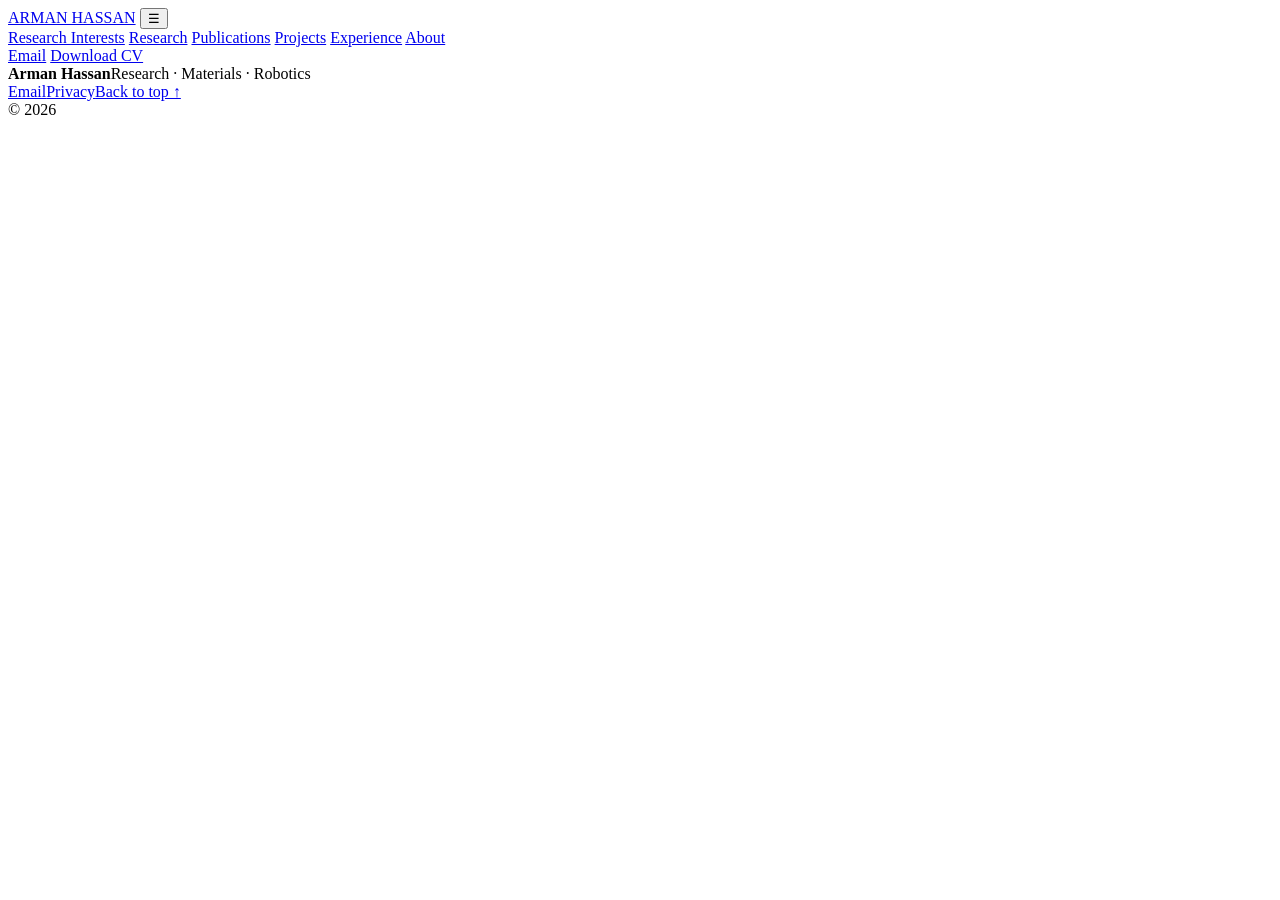
==== index.html @ 932b02e7 "Add files via upload" ====
<!doctype html>
<html lang="en">
<head>
  <meta charset="utf-8">
  <meta name="viewport" content="width=device-width, initial-scale=1">
  <meta name="description" content="Mechanical Engineering researcher portfolio">
  <meta name="theme-color" content="#071a2f">
  <meta property="og:title" content="Md. Arman Hassan | Mechanical Engineering Researcher">
  <meta property="og:description" content="Research portfolio in thermal transport, advanced materials, programmable structures, and robotics.">
  <meta property="og:type" content="website">
  <title>Md. Arman Hassan | Mechanical Engineering Researcher</title>
  <link rel="stylesheet" href="css/style.css">
</head>
<body>
  <header class="nav">
    <div class="container nav-inner">
      <a class="brand" href="#top">ARMAN HASSAN</a>
      <button id="menu-toggle" class="menu-toggle" aria-label="Toggle menu" aria-expanded="false">☰</button>
      <nav id="nav-links" class="nav-links" aria-label="Primary navigation">
        <a href="#research-interests">Research Interests</a>
        <a href="#research">Research</a>
        <a href="#publications">Publications</a>
        <a href="#projects">Projects</a>
        <a href="#experience">Experience</a>
        <a href="#about">About</a>
      </nav>
      <div class="nav-actions">
        <a id="nav-email" class="nav-btn" data-location="navbar" href="#">Email</a>
        <a id="nav-cv" class="nav-btn primary cv-link" data-location="navbar" href="#" target="_blank">Download CV</a>
      </div>
    </div>
  </header>

  <main id="top">
    <section class="container hero" id="hero"></section>
    <div class="stats-wrap"><div class="container stats" id="stats"></div></div>
    <section class="container section" id="research-interests"></section>
    <section class="section section-alt"><div class="container" id="research"></div></section>
    <section class="container section" id="publications"></section>
    <section class="container section" id="bridge"></section>
    <section class="section section-alt"><div class="container" id="projects"></div></section>
    <section class="container section" id="experience"></section>
    <section class="section section-alt"><div class="container" id="skills"></div></section>
    <section class="container" id="honors"></section>
    <section class="container section" id="about"></section>
    <section class="container section" id="contact"></section>
  </main>

  <footer class="footer">
    <div class="container footer-inner">
      <div><strong id="footer-name">Arman Hassan</strong><span>Research · Materials · Robotics</span></div>
      <div class="footer-links"><a id="footer-email" href="#">Email</a><a href="privacy.html">Privacy</a><a href="#top">Back to top ↑</a></div>
      <div class="footer-mark">© 2026</div>
    </div>
  </footer>

  <script src="js/portfolio-data.js"></script>
  <script src="js/analytics.js"></script>
  <script src="js/app.js"></script>
</body>
</html>
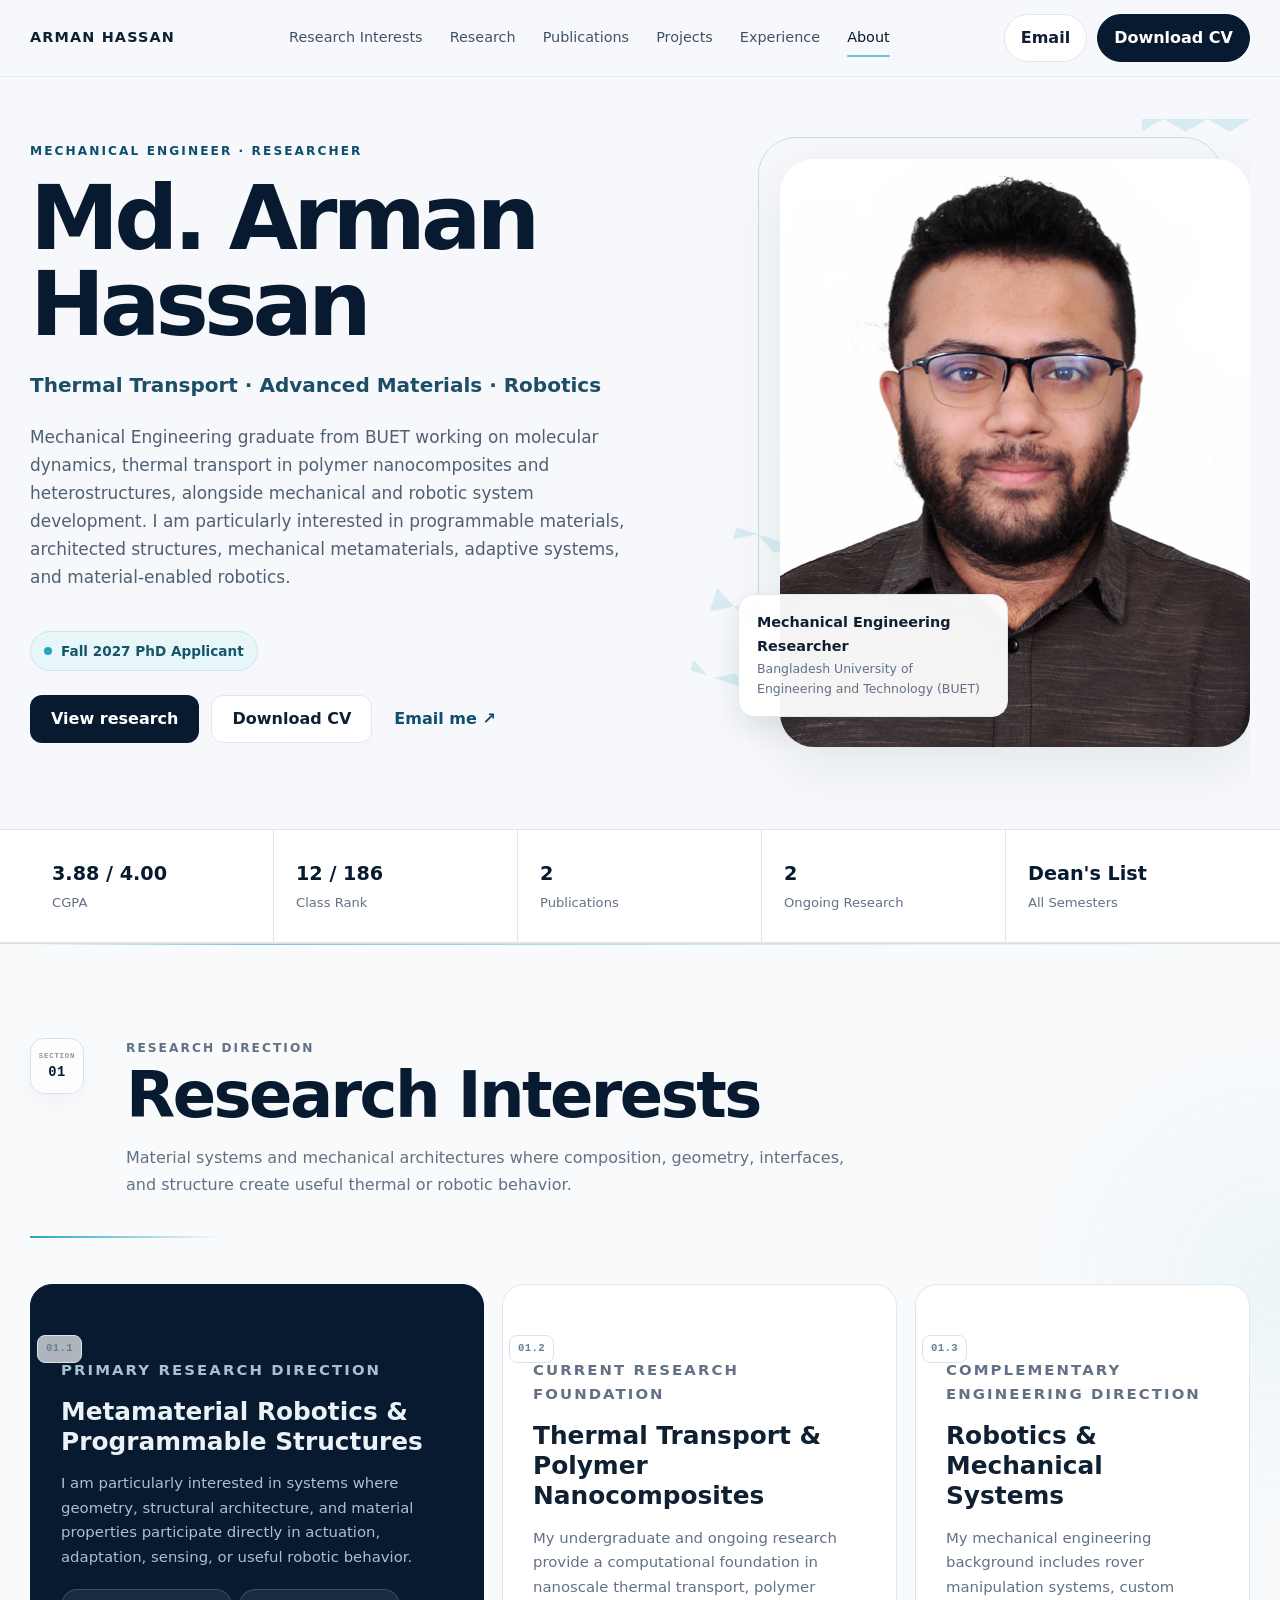
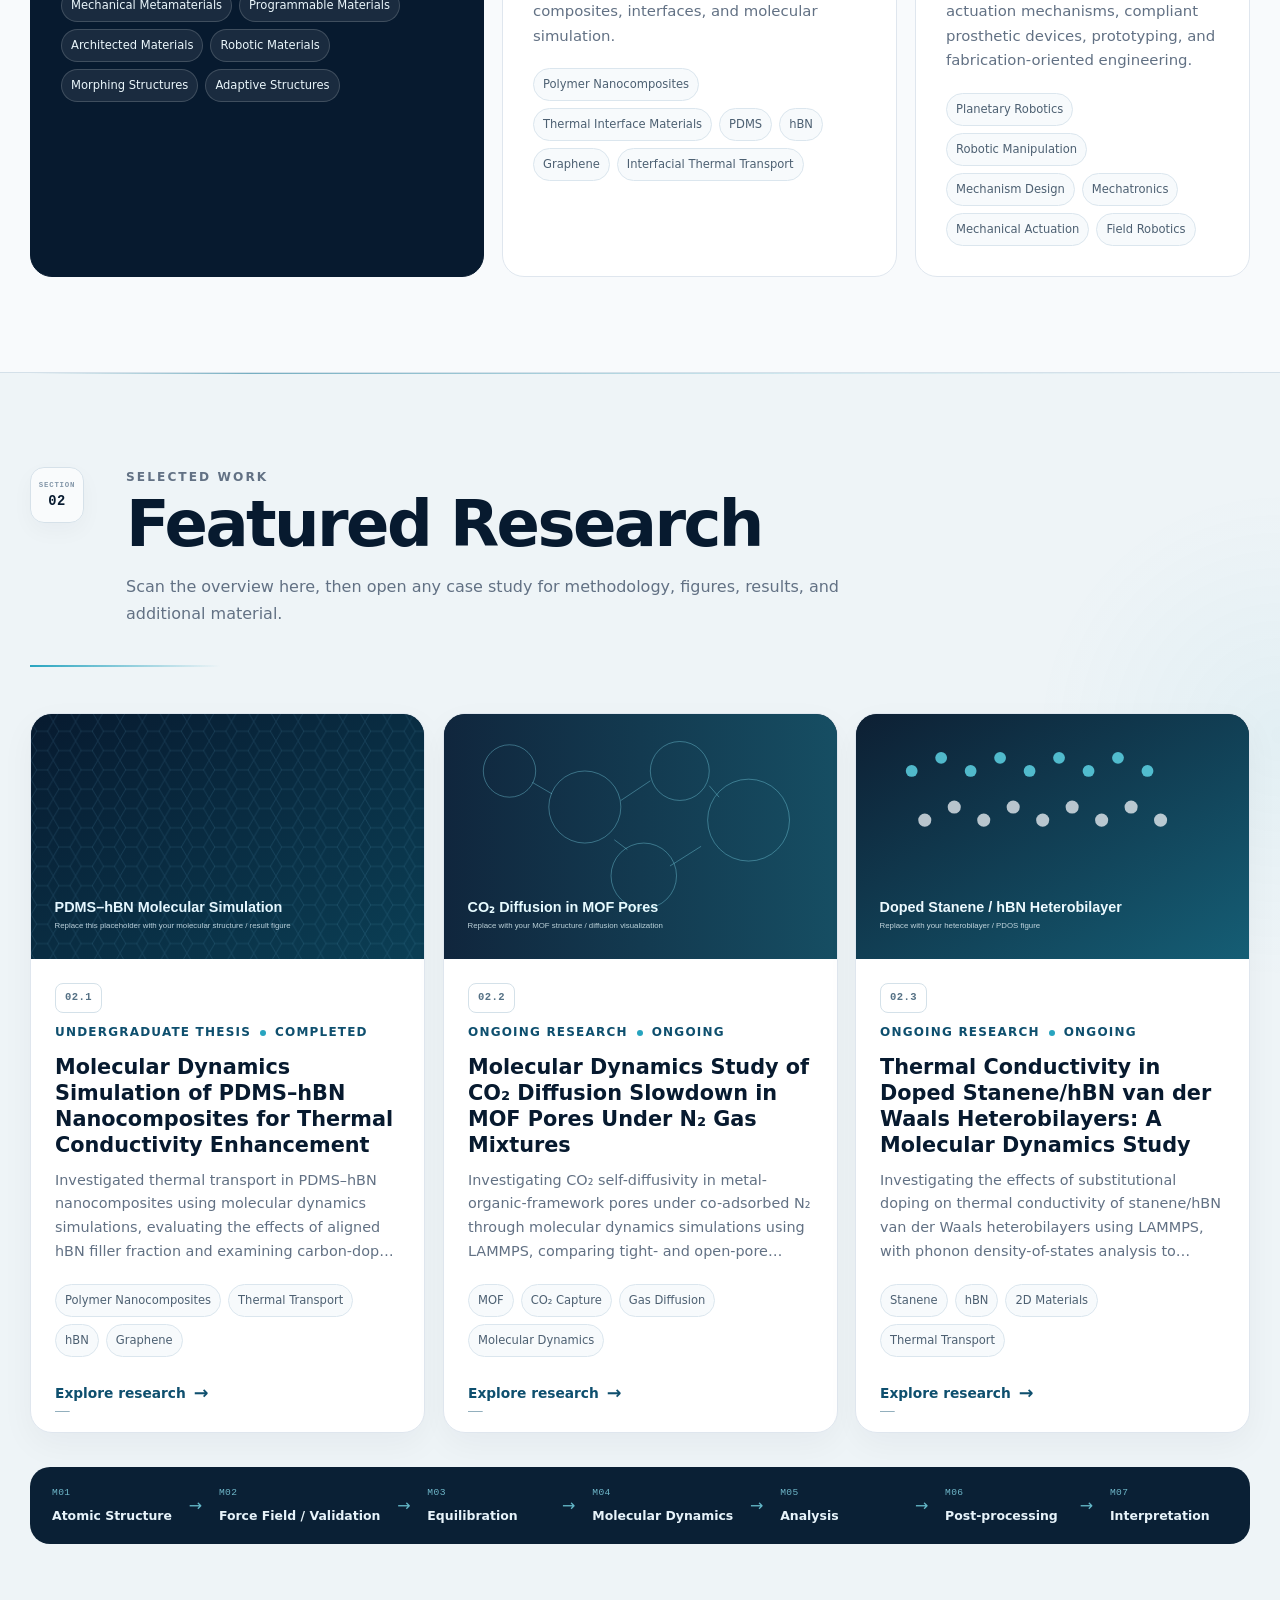
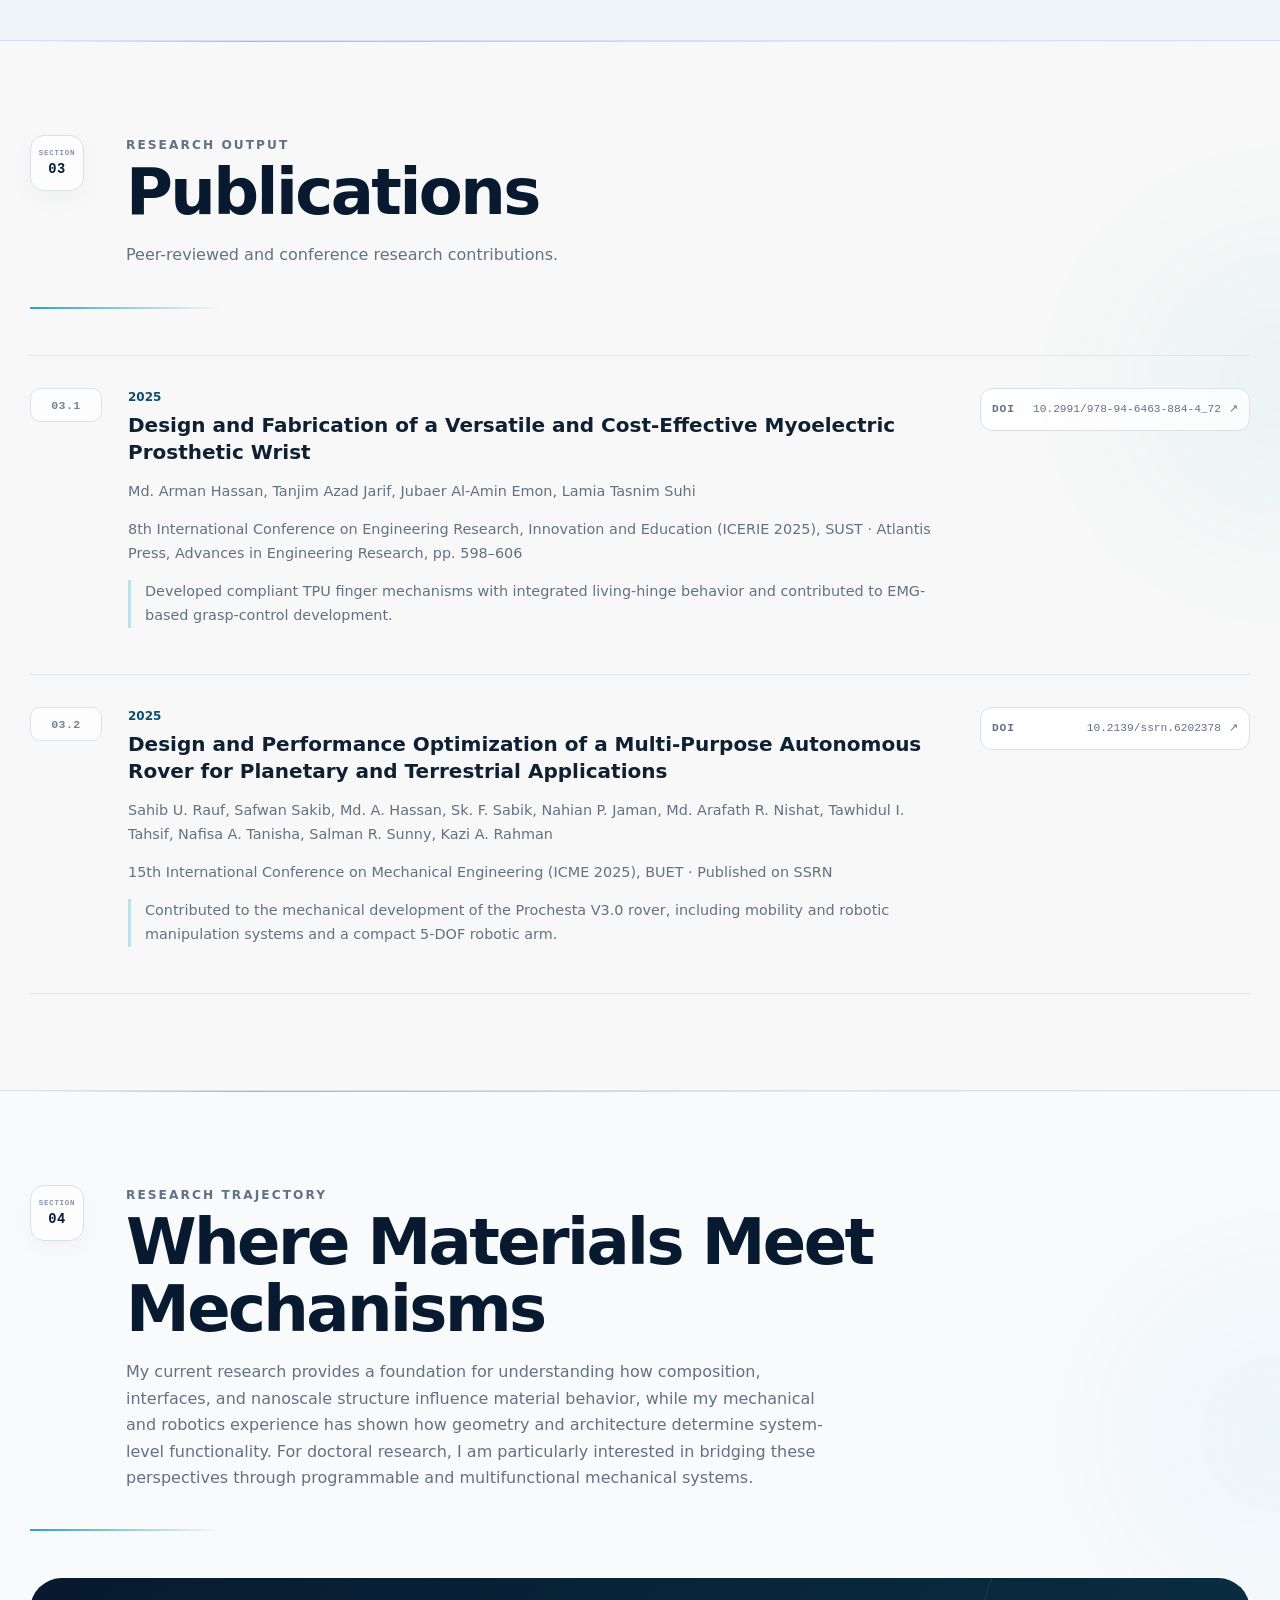
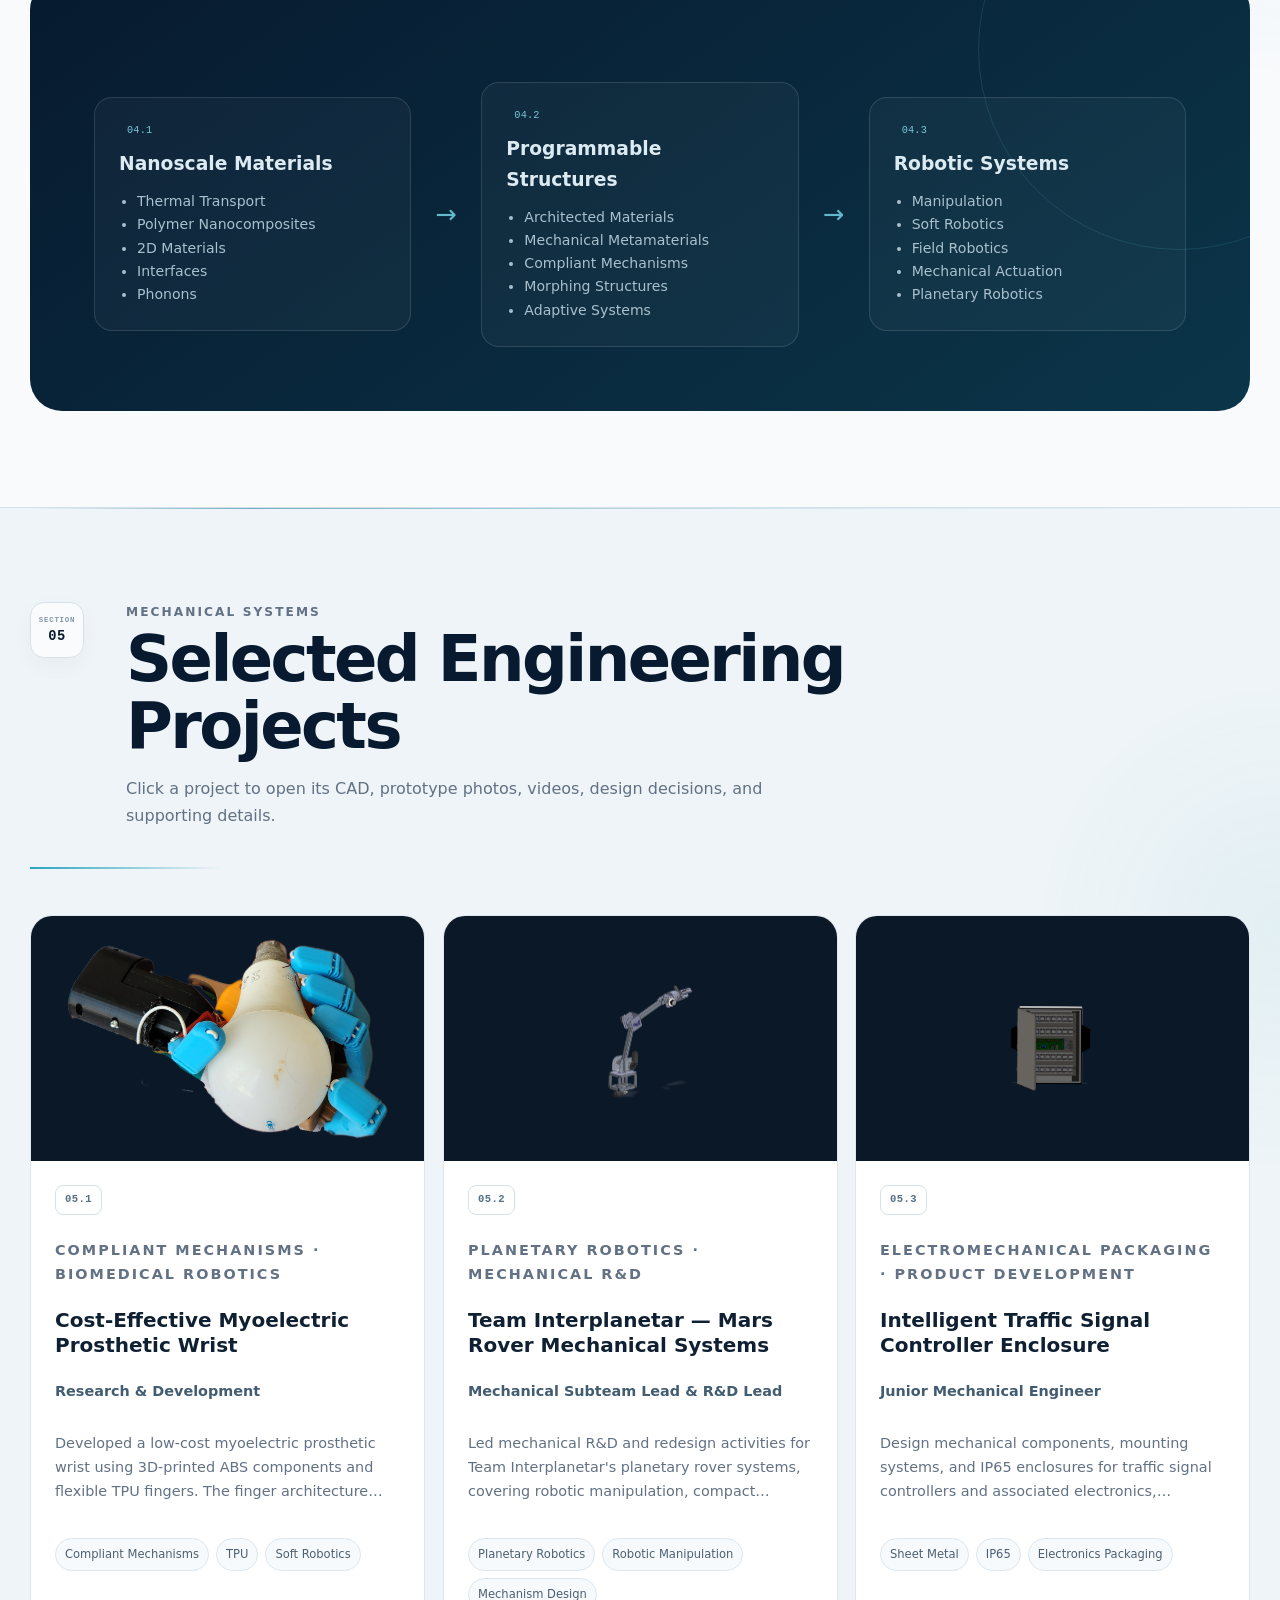
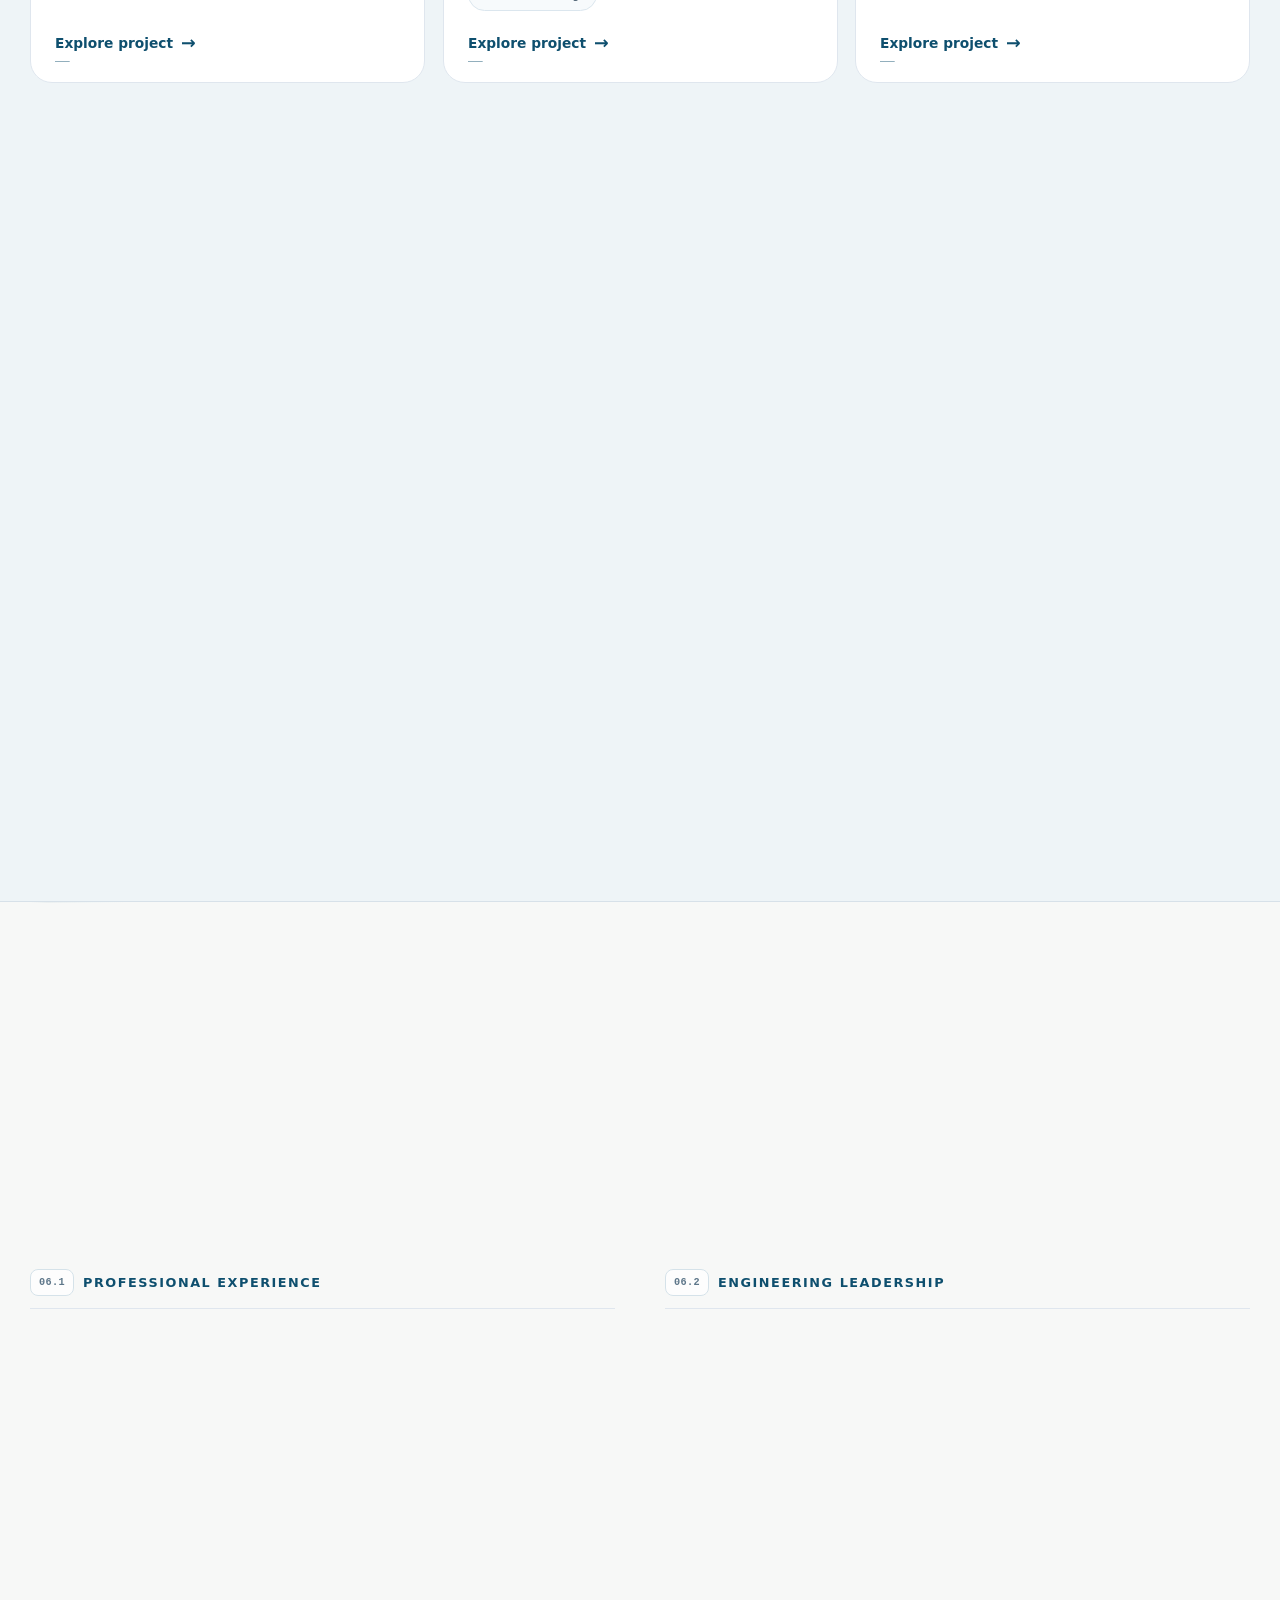
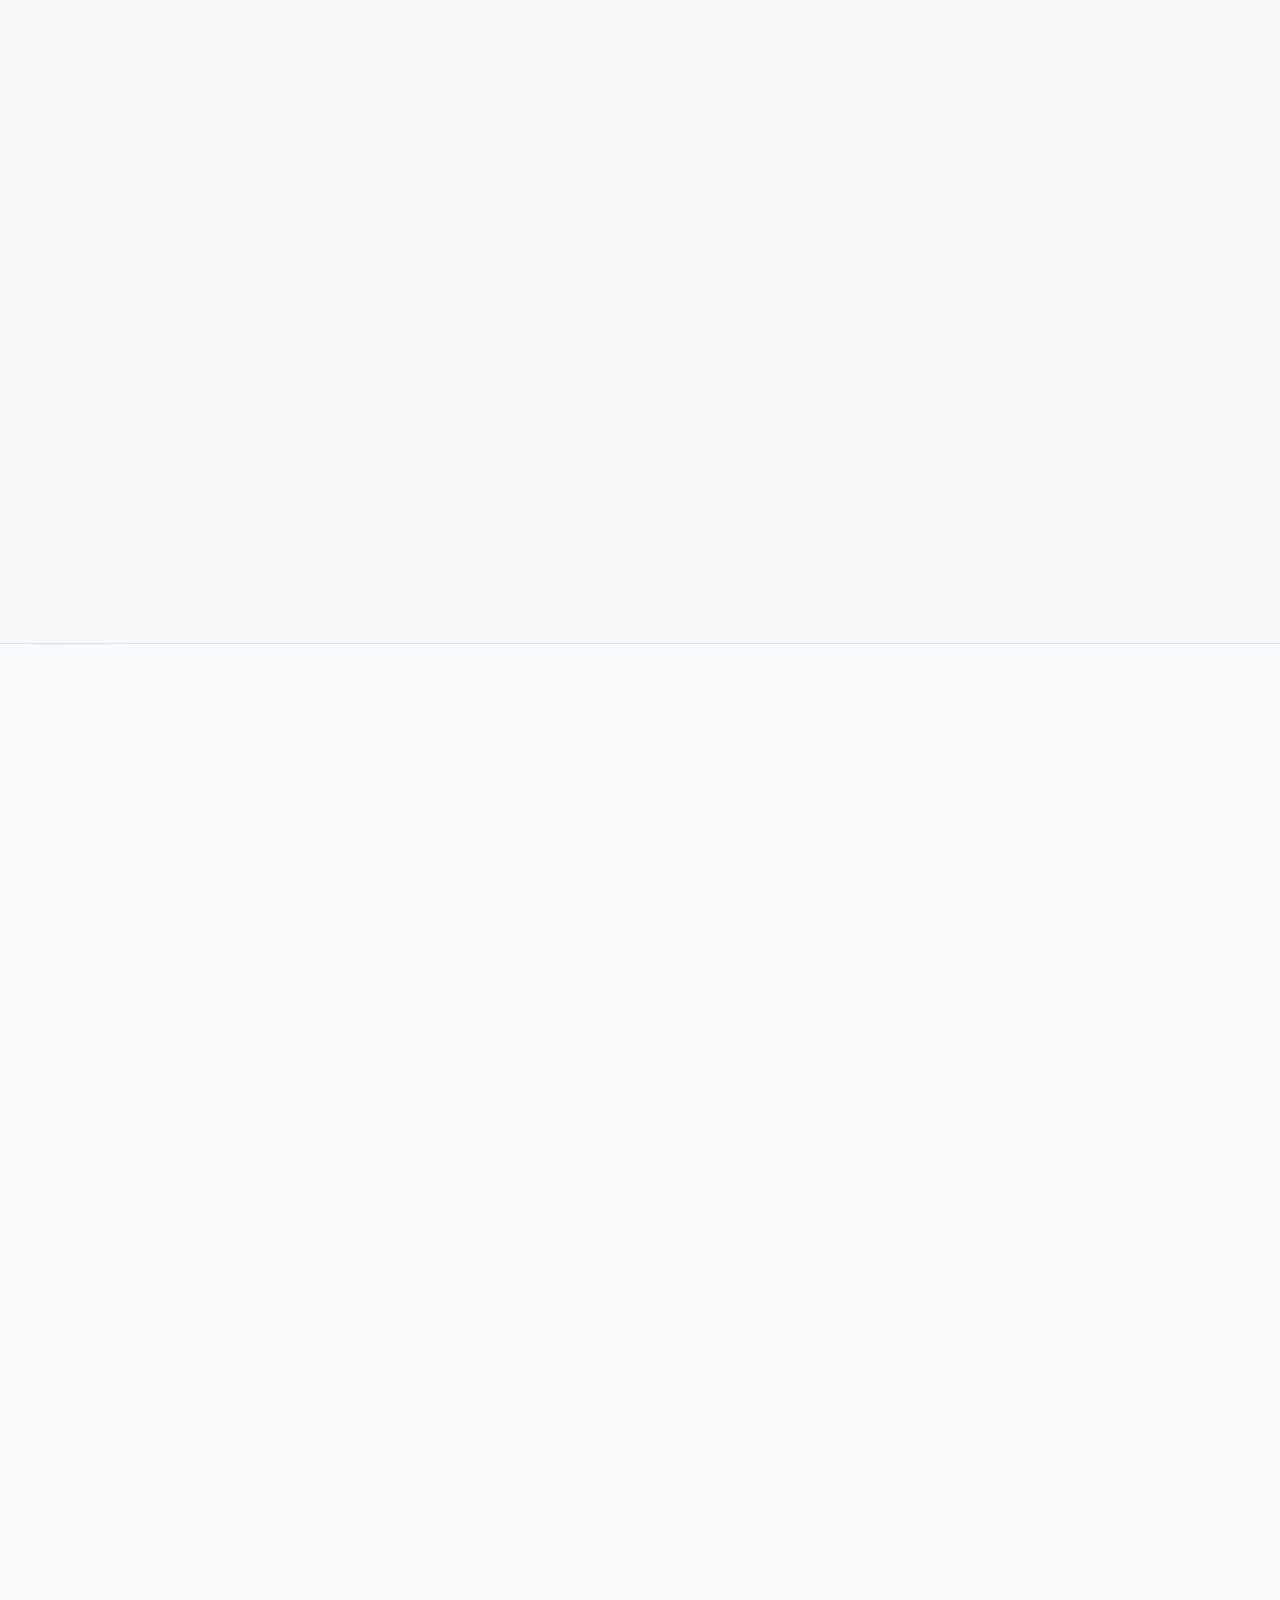
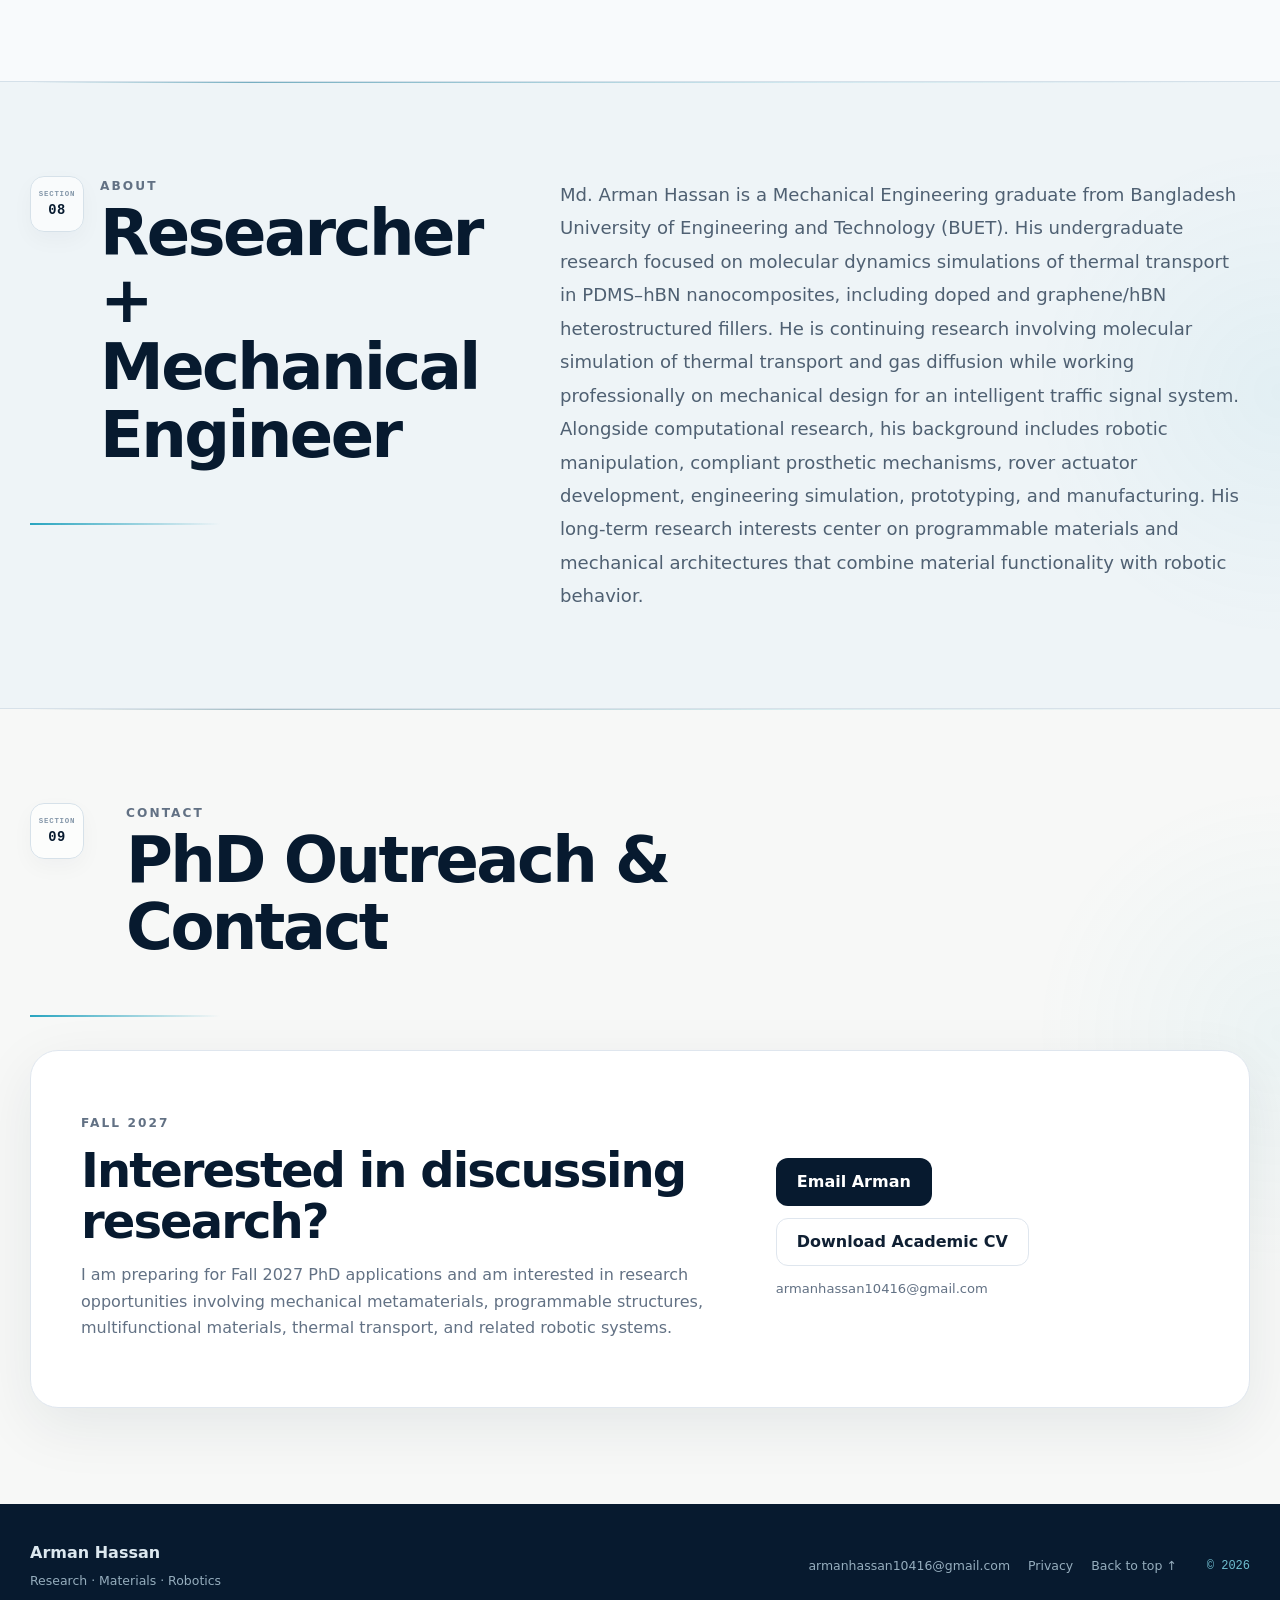
==== commit 5e14d6b4: "Add files via upload" ====
--- a/index.html
+++ b/index.html
@@ -9,7 +9,7 @@
   <meta property="og:description" content="Research portfolio in thermal transport, advanced materials, programmable structures, and robotics.">
   <meta property="og:type" content="website">
   <title>Md. Arman Hassan | Mechanical Engineering Researcher</title>
-  <link rel="stylesheet" href="css/style.css">
+  <link rel="stylesheet" href="css/style.css?v=20260910-final2">
 </head>
 <body>
   <header class="nav">
@@ -34,16 +34,43 @@
   <main id="top">
     <section class="container hero" id="hero"></section>
     <div class="stats-wrap"><div class="container stats" id="stats"></div></div>
-    <section class="container section" id="research-interests"></section>
-    <section class="section section-alt"><div class="container" id="research"></div></section>
-    <section class="container section" id="publications"></section>
-    <section class="container section" id="bridge"></section>
-    <section class="section section-alt"><div class="container" id="projects"></div></section>
-    <section class="container section" id="experience"></section>
-    <section class="section section-alt"><div class="container" id="skills"></div></section>
-    <section class="container" id="honors"></section>
-    <section class="container section" id="about"></section>
-    <section class="container section" id="contact"></section>
+
+    <section class="section portfolio-section section-tone-1">
+      <div class="container" id="research-interests"></div>
+    </section>
+
+    <section class="section portfolio-section section-tone-2">
+      <div class="container" id="research"></div>
+    </section>
+
+    <section class="section portfolio-section section-tone-3">
+      <div class="container" id="publications"></div>
+    </section>
+
+    <section class="section portfolio-section section-tone-1">
+      <div class="container" id="bridge"></div>
+    </section>
+
+    <section class="section portfolio-section section-tone-2">
+      <div class="container" id="projects"></div>
+    </section>
+
+    <section class="section portfolio-section section-tone-3">
+      <div class="container" id="experience"></div>
+    </section>
+
+    <section class="section portfolio-section section-tone-1">
+      <div class="container" id="skills"></div>
+      <div class="container" id="honors"></div>
+    </section>
+
+    <section class="section portfolio-section section-tone-2">
+      <div class="container" id="about"></div>
+    </section>
+
+    <section class="section portfolio-section section-tone-3 portfolio-section-contact">
+      <div class="container" id="contact"></div>
+    </section>
   </main>
 
   <footer class="footer">
@@ -54,8 +81,8 @@
     </div>
   </footer>
 
-  <script src="js/portfolio-data.js"></script>
-  <script src="js/analytics.js"></script>
-  <script src="js/app.js"></script>
+  <script src="js/portfolio-data.js?v=20260910-final2"></script>
+  <script src="js/analytics.js?v=20260910-final2"></script>
+  <script src="js/app.js?v=20260910-final2"></script>
 </body>
 </html>
--- a/css/style.css
+++ b/css/style.css
@@ -0,0 +1,1404 @@
+/* PORTFOLIO STYLE BUILD: 20260910-final2 */
+:root {
+  --bg: #f6f8fb;
+  --surface: #ffffff;
+  --ink: #102033;
+  --muted: #627184;
+  --line: #dfe6ee;
+  --navy: #071a2f;
+  --blue: #0e4f6e;
+  --cyan: #28a4bf;
+  --cyan-soft: #e7f6f9;
+  --radius: 22px;
+  --shadow: 0 18px 60px rgba(16, 32, 51, .08);
+  --max: 1220px;
+}
+*{box-sizing:border-box} html{scroll-behavior:smooth} body{margin:0;background:var(--bg);color:var(--ink);font-family:Inter,ui-sans-serif,system-ui,-apple-system,BlinkMacSystemFont,"Segoe UI",sans-serif;line-height:1.65;-webkit-font-smoothing:antialiased} a{color:inherit;text-decoration:none} img{display:block;max-width:100%} button{font:inherit} .container{width:min(var(--max),calc(100% - 40px));margin:auto}.section{padding:96px 0}.section-alt{background:#edf2f7}.eyebrow{font-size:.76rem;letter-spacing:.17em;text-transform:uppercase;font-weight:800;color:var(--blue)}
+.nav{position:sticky;top:0;z-index:50;background:rgba(246,248,251,.84);backdrop-filter:blur(18px);border-bottom:1px solid rgba(223,230,238,.8)}.nav-inner{height:76px;display:flex;align-items:center;justify-content:space-between;gap:24px}.brand{font-weight:900;letter-spacing:.08em;font-size:.9rem}.nav-links{display:flex;align-items:center;gap:27px;font-size:.9rem;color:#415266}.nav-links a:hover{color:var(--navy)}.nav-actions{display:flex;gap:10px}.menu-toggle{display:none;border:0;background:none;font-size:1.35rem;cursor:pointer}.nav-btn{padding:10px 16px;border:1px solid var(--line);border-radius:999px;font-weight:700;background:#fff}.nav-btn.primary{background:var(--navy);color:#fff;border-color:var(--navy)}
+.hero{min-height:720px;display:grid;grid-template-columns:1.08fr .92fr;gap:80px;align-items:center;padding-top:64px;padding-bottom:64px;position:relative;overflow:hidden}.hero::before{content:"";position:absolute;width:520px;height:520px;border-radius:50%;background:radial-gradient(circle,rgba(40,164,191,.12),transparent 68%);right:-180px;top:60px;pointer-events:none}.hero-copy h1{font-size:clamp(3.5rem,7vw,6.4rem);line-height:.96;letter-spacing:-.055em;margin:14px 0 22px;color:var(--navy);max-width:800px}.hero-kicker{font-size:1.25rem;font-weight:750;color:#1c4e66;margin:0 0 22px}.hero-text{max-width:720px;color:#506073;font-size:1.06rem}.phd-chip{display:inline-flex;align-items:center;gap:9px;margin:22px 0 24px;font-size:.85rem;font-weight:800;border:1px solid #cde4e9;background:var(--cyan-soft);padding:8px 13px;border-radius:999px;color:#15566a}.phd-chip span{width:8px;height:8px;border-radius:50%;background:var(--cyan)}.hero-actions{display:flex;align-items:center;flex-wrap:wrap;gap:12px}.btn{display:inline-flex;align-items:center;justify-content:center;min-height:48px;padding:0 20px;border-radius:12px;font-weight:800;border:1px solid transparent;transition:.2s ease}.btn-primary{background:var(--navy);color:#fff}.btn-primary:hover{transform:translateY(-2px);box-shadow:0 12px 30px rgba(7,26,47,.18)}.btn-secondary{background:#fff;border-color:var(--line)}.btn-secondary:hover{border-color:#9fb5c6}.btn-small{min-height:40px;padding:0 14px;font-size:.85rem}.text-link{font-weight:800;color:var(--blue);padding:10px}.social-row{display:flex;gap:9px;margin-top:22px}.social-link{width:38px;height:38px;border:1px solid var(--line);border-radius:50%;display:grid;place-items:center;background:#fff;font-size:.75rem;font-weight:900}.portrait-shell{position:relative;max-width:470px;margin-left:auto}.portrait{width:100%;aspect-ratio:4/5;object-fit:cover;object-position:center 20%;border-radius:34px;box-shadow:var(--shadow);filter:saturate(.88)}.portrait-shell::before{content:"";position:absolute;inset:-22px 28px 30px -22px;border:1px solid #c7dde5;border-radius:38px;z-index:-1}.portrait-caption{position:absolute;left:-42px;bottom:30px;background:rgba(255,255,255,.95);border:1px solid var(--line);border-radius:16px;padding:16px 18px;box-shadow:0 12px 32px rgba(16,32,51,.1);display:flex;flex-direction:column;max-width:270px}.portrait-caption strong{font-size:.9rem}.portrait-caption span{font-size:.78rem;color:var(--muted)}.lattice{position:absolute;width:150px;height:150px;background-image:linear-gradient(30deg,rgba(40,164,191,.15) 12%,transparent 12.5%,transparent 87%,rgba(40,164,191,.15) 87.5%),linear-gradient(150deg,rgba(40,164,191,.15) 12%,transparent 12.5%,transparent 87%,rgba(40,164,191,.15) 87.5%);background-size:44px 76px;z-index:-1}.lattice-a{right:-42px;top:-40px}.lattice-b{left:-70px;bottom:50px;transform:rotate(18deg)}
+.stats-wrap{border-top:1px solid var(--line);border-bottom:1px solid var(--line);background:#fff}.stats{display:grid;grid-template-columns:repeat(5,1fr)}.stat{padding:28px 22px;border-right:1px solid var(--line)}.stat:last-child{border-right:0}.stat strong{display:block;font-size:1.2rem;color:var(--navy)}.stat span{display:block;font-size:.82rem;color:var(--muted);margin-top:2px}.section-head{display:grid;grid-template-columns:60px minmax(0,760px);gap:20px;margin-bottom:44px}.section-index{font-family:ui-monospace,SFMono-Regular,Menlo,monospace;color:#90a3b4;font-size:.82rem;padding-top:8px}.section-head h2,.bridge-box h2,.contact-card h2{font-size:clamp(2.2rem,5vw,4rem);line-height:1.05;letter-spacing:-.04em;margin:4px 0 16px;color:var(--navy)}.section-head p{margin:0;color:var(--muted);max-width:720px}
+.interest-grid{display:grid;grid-template-columns:1.15fr 1fr .85fr;gap:18px}.interest-card{background:#fff;border:1px solid var(--line);border-radius:var(--radius);padding:30px;position:relative;min-height:360px}.interest-card.primary{background:var(--navy);color:#eaf2f7;border-color:var(--navy)}.interest-card.primary .micro-label,.interest-card.primary p{color:#a9c0d2}.interest-card.primary .tag{background:rgba(255,255,255,.08);border-color:rgba(255,255,255,.16);color:#eaf6fb}.interest-card h3{font-size:1.55rem;line-height:1.2;margin:10px 0 14px}.interest-card p{font-size:.93rem;color:var(--muted)}.card-number{position:absolute;right:24px;top:20px;font-family:ui-monospace,monospace;color:#9eb1c2;font-size:.8rem}.micro-label{font-size:.7rem;text-transform:uppercase;letter-spacing:.14em;font-weight:850;color:var(--blue)}.tag-row{display:flex;flex-wrap:wrap;gap:7px;margin-top:20px}.tag{font-size:.72rem;padding:6px 9px;border-radius:999px;border:1px solid #dbe6ee;background:#f7fafc;color:#4d6072}
+.research-list{display:grid;gap:28px}.research-card{display:grid;grid-template-columns:1.02fr .98fr;background:#fff;border:1px solid var(--line);border-radius:26px;overflow:hidden;box-shadow:0 14px 40px rgba(16,32,51,.045)}.research-card:nth-child(even){grid-template-columns:.98fr 1.02fr}.research-card:nth-child(even) .research-image-wrap{order:2}.research-image-wrap{min-height:380px;background:#0e2638;overflow:hidden}.research-image{width:100%;height:100%;object-fit:cover;transition:transform .4s ease}.research-card:hover .research-image{transform:scale(1.018)}.research-content{padding:42px}.research-content h3{font-size:1.8rem;line-height:1.18;margin:12px 0 8px;color:var(--navy)}.project-meta{display:flex;align-items:center;gap:9px;font-size:.75rem;text-transform:uppercase;letter-spacing:.1em;font-weight:800;color:var(--blue)}.status-dot{width:6px;height:6px;border-radius:50%;background:var(--cyan)}.institution{font-weight:800;color:#41566b}.supervisor{font-size:.85rem;color:var(--muted)}.method-line{margin-top:22px;padding-top:18px;border-top:1px solid var(--line);display:flex;gap:12px;font-size:.82rem;color:var(--muted)}.method-line strong{color:var(--ink)}.workflow{display:flex;align-items:center;justify-content:space-between;gap:8px;margin-top:34px;background:#0a2035;color:#e7f3fa;border-radius:20px;padding:18px 22px;overflow-x:auto}.workflow-step{min-width:118px}.workflow-step span{display:block;font-size:.68rem;color:#6fb7c9;font-family:ui-monospace,monospace}.workflow-step strong{display:block;font-size:.78rem;margin-top:5px}.workflow-arrow{color:#64b8c9}
+.publication-list{border-top:1px solid var(--line)}.publication{display:grid;grid-template-columns:64px 1fr 170px;gap:24px;padding:32px 0;border-bottom:1px solid var(--line)}.publication-number{font-family:ui-monospace,monospace;color:#92a4b5}.publication-main h3{font-size:1.25rem;line-height:1.35;margin:4px 0 8px}.publication-year{font-size:.75rem;font-weight:800;color:var(--blue)}.authors,.publication-main p{color:var(--muted);font-size:.9rem}.contribution{padding-left:14px;border-left:3px solid #bee1e9}.publication-action{display:flex;flex-direction:column;align-items:flex-end;gap:8px}.publication-action span{font-family:ui-monospace,monospace;font-size:.7rem;color:var(--muted);text-align:right}
+.bridge-box{background:linear-gradient(145deg,#071a2f,#0b3549);color:#dcebf2;border-radius:32px;padding:64px;position:relative;overflow:hidden}.bridge-box::after{content:"";position:absolute;width:400px;height:400px;border:1px solid rgba(99,205,230,.14);border-radius:50%;right:-130px;top:-130px}.bridge-box h2{color:#fff}.bridge-box .eyebrow{color:#70c8d8}.bridge-intro{max-width:900px;color:#abc2cf}.bridge-stages{display:grid;grid-template-columns:1fr 50px 1fr 50px 1fr;gap:10px;align-items:center;margin-top:40px}.bridge-stage{border:1px solid rgba(255,255,255,.12);border-radius:18px;padding:24px;background:rgba(255,255,255,.035)}.bridge-stage h3{margin:10px 0}.bridge-stage ul{margin:0;padding-left:18px;color:#a9c0ce;font-size:.88rem}.bridge-icon{font-family:ui-monospace,monospace;color:#76c6d6;font-size:.75rem}.bridge-arrow{text-align:center;font-size:1.6rem;color:#63b9ca}
+.project-grid{display:grid;grid-template-columns:repeat(3,1fr);gap:18px}.project-card{background:#fff;border:1px solid var(--line);border-radius:22px;overflow:hidden;transition:.22s ease}.project-card:hover{transform:translateY(-4px);box-shadow:0 16px 40px rgba(16,32,51,.08)}.project-featured{grid-column:span 2}.project-image-wrap{aspect-ratio:16/10;background:#0b1827;overflow:hidden}.project-featured .project-image-wrap{aspect-ratio:16/8}.project-image{width:100%;height:100%;object-fit:contain;padding:16px;transition:.3s ease}.project-card:hover .project-image{transform:scale(1.025)}.project-body{padding:24px}.project-body h3{font-size:1.25rem;line-height:1.25;margin:7px 0}.project-body p{font-size:.9rem;color:var(--muted)}.role{font-weight:800;color:#425c72!important}
+.experience-grid{display:grid;grid-template-columns:1fr 1fr;gap:50px}.experience-label{font-size:.8rem;text-transform:uppercase;letter-spacing:.12em;color:var(--blue);border-bottom:1px solid var(--line);padding-bottom:12px}.timeline-item{display:grid;grid-template-columns:18px 1fr;gap:12px;position:relative;padding:22px 0;border-bottom:1px solid var(--line)}.timeline-dot{width:9px;height:9px;border-radius:50%;background:var(--cyan);margin-top:9px}.timeline-item h3{margin:0 0 2px}.timeline-item p{color:var(--muted);font-size:.91rem}.period{font-family:ui-monospace,monospace!important;font-size:.72rem!important;color:var(--blue)!important}.education-card{margin-top:50px;background:#fff;border:1px solid var(--line);border-radius:22px;padding:32px;display:grid;grid-template-columns:1fr 1fr;gap:30px}.education-card h3{font-size:1.5rem;margin:6px 0}.education-thesis{color:var(--muted)}.education-metrics{display:grid;grid-template-columns:repeat(3,1fr);gap:10px}.education-metrics div{border-left:1px solid var(--line);padding-left:16px}.education-metrics strong{display:block}.education-metrics span{font-size:.75rem;color:var(--muted)}
+.skills-grid{display:grid;grid-template-columns:repeat(5,1fr);gap:12px}.skill-card{background:#fff;border:1px solid var(--line);border-radius:18px;padding:22px}.skill-card h3{font-size:.9rem;min-height:42px}.skill-list{display:flex;flex-direction:column;gap:8px}.skill-list span{font-size:.82rem;color:var(--muted);padding-bottom:7px;border-bottom:1px dashed #e4eaf0}.honors-strip{margin-top:50px;display:grid;grid-template-columns:repeat(3,1fr);border:1px solid var(--line);border-radius:18px;overflow:hidden;background:#fff}.honors-strip div{padding:22px;border-right:1px solid var(--line)}.honors-strip div:last-child{border-right:0}.honors-strip strong{display:block}.honors-strip span{font-size:.8rem;color:var(--muted)}
+.about-grid{display:grid;grid-template-columns:.8fr 1.2fr;gap:70px;align-items:start}.about-grid .section-head{grid-template-columns:50px 1fr;margin:0}.about-copy{font-size:1.13rem;line-height:1.85;color:#4f6072;margin:0}.contact-card{display:grid;grid-template-columns:1.2fr .8fr;gap:60px;background:#fff;border:1px solid var(--line);border-radius:28px;padding:50px;box-shadow:var(--shadow)}.contact-card h2{font-size:3rem}.contact-card p{color:var(--muted)}.contact-actions{display:flex;flex-direction:column;align-items:flex-start;gap:12px;justify-content:center}.contact-actions span{font-size:.82rem;color:var(--muted)}
+.footer{background:#071a2f;color:#dce8ef;padding:36px 0}.footer-inner{display:grid;grid-template-columns:1fr auto auto;gap:30px;align-items:center}.footer strong{display:block}.footer span,.footer a{font-size:.78rem;color:#95adbd}.footer a:hover{color:#fff}.footer-links{display:flex;gap:18px}.footer-mark{font-family:ui-monospace,monospace;color:#70bfd0;font-size:.75rem}
+.reveal{opacity:0;transform:translateY(16px);transition:opacity .55s ease,transform .55s ease}.reveal.visible{opacity:1;transform:none}
+.privacy-main{max-width:820px;margin:90px auto;padding:0 24px}.privacy-main h1{font-size:3rem;letter-spacing:-.04em}.privacy-main h2{margin-top:38px}.privacy-main p,.privacy-main li{color:var(--muted)}
+@media (max-width:1020px){.hero{grid-template-columns:1fr .72fr;gap:36px}.hero-copy h1{font-size:4.4rem}.interest-grid{grid-template-columns:1fr 1fr}.interest-card.support{grid-column:span 2}.project-grid{grid-template-columns:1fr 1fr}.skills-grid{grid-template-columns:repeat(3,1fr)}.bridge-box{padding:44px}.bridge-stages{grid-template-columns:1fr}.bridge-arrow{transform:rotate(90deg)}.publication{grid-template-columns:46px 1fr}.publication-action{grid-column:2;align-items:flex-start}.experience-grid{gap:28px}.education-card{grid-template-columns:1fr}.about-grid{grid-template-columns:1fr}.contact-card{grid-template-columns:1fr}}
+@media (max-width:760px){.container{width:min(100% - 26px,var(--max))}.section{padding:68px 0}.nav-inner{height:68px}.nav-actions{display:none}.menu-toggle{display:block}.nav-links{position:absolute;left:13px;right:13px;top:72px;display:none;flex-direction:column;align-items:stretch;background:#fff;padding:18px;border:1px solid var(--line);border-radius:16px;box-shadow:var(--shadow)}.nav-links.open{display:flex}.hero{grid-template-columns:1fr;padding-top:48px;min-height:0}.hero-copy h1{font-size:3.3rem}.hero-visual{order:-1}.portrait-shell{max-width:310px;margin:auto}.portrait-caption{left:-4px;right:-4px;bottom:-24px;max-width:none}.stats{grid-template-columns:repeat(2,1fr)}.stat{border-bottom:1px solid var(--line)}.stat:nth-child(even){border-right:0}.section-head{grid-template-columns:1fr;gap:4px}.section-index{display:none}.interest-grid{grid-template-columns:1fr}.interest-card.support{grid-column:auto}.research-card,.research-card:nth-child(even){grid-template-columns:1fr}.research-card:nth-child(even) .research-image-wrap{order:0}.research-image-wrap{min-height:260px}.research-content{padding:26px}.workflow{align-items:flex-start}.publication{grid-template-columns:1fr}.publication-number{display:none}.publication-action{grid-column:auto}.bridge-box{padding:30px 22px}.project-grid{grid-template-columns:1fr}.project-featured{grid-column:auto}.experience-grid{grid-template-columns:1fr}.education-metrics{grid-template-columns:1fr}.skills-grid{grid-template-columns:1fr 1fr}.honors-strip{grid-template-columns:1fr}.honors-strip div{border-right:0;border-bottom:1px solid var(--line)}.contact-card{padding:30px 22px}.contact-card h2{font-size:2.25rem}.footer-inner{grid-template-columns:1fr}.footer-links{flex-wrap:wrap}}
+@media (max-width:480px){.hero-copy h1{font-size:2.85rem}.skills-grid{grid-template-columns:1fr}.stats{grid-template-columns:1fr}.stat{border-right:0}.hero-actions{align-items:stretch}.hero-actions .btn{width:100%}.text-link{text-align:center}}
+
+
+/* ==========================================================
+   SUBTLE PORTFOLIO ANIMATIONS
+   Academic, restrained, and disabled for reduced motion.
+   ========================================================== */
+
+/* A little depth when the sticky navigation separates from the page */
+.nav{
+  transition:background-color .28s ease,border-color .28s ease,box-shadow .28s ease;
+}
+.nav.nav-scrolled{
+  background:rgba(246,248,251,.94);
+  border-bottom-color:rgba(192,207,219,.9);
+  box-shadow:0 10px 30px rgba(16,32,51,.055);
+}
+
+/* Animated navigation underline */
+.nav-links a{
+  position:relative;
+  transition:color .2s ease;
+}
+.nav-links a::after{
+  content:"";
+  position:absolute;
+  left:0;
+  right:0;
+  bottom:-8px;
+  height:2px;
+  border-radius:999px;
+  background:var(--cyan);
+  transform:scaleX(0);
+  transform-origin:center;
+  transition:transform .22s ease;
+}
+.nav-links a:hover::after,
+.nav-links a:focus-visible::after{
+  transform:scaleX(1);
+}
+
+/* Hero entrance is slightly more directional than the standard reveal */
+.hero-copy.reveal{
+  transform:translate3d(-18px,20px,0);
+}
+.hero-visual.reveal{
+  transform:translate3d(22px,14px,0) scale(.985);
+}
+.hero-copy.reveal.visible,
+.hero-visual.reveal.visible{
+  transform:translate3d(0,0,0) scale(1);
+}
+
+/* Slow technical background motion */
+.lattice-a{animation:latticeFloatA 8s ease-in-out infinite;}
+.lattice-b{animation:latticeFloatB 10s ease-in-out infinite;}
+@keyframes latticeFloatA{
+  0%,100%{transform:translate3d(0,0,0) rotate(0deg)}
+  50%{transform:translate3d(-7px,9px,0) rotate(2deg)}
+}
+@keyframes latticeFloatB{
+  0%,100%{transform:translate3d(0,0,0) rotate(18deg)}
+  50%{transform:translate3d(8px,-7px,0) rotate(16deg)}
+}
+
+/* Tiny pulse for active/research status — deliberately slow */
+.phd-chip span,
+.status-dot{
+  position:relative;
+  box-shadow:0 0 0 0 rgba(40,164,191,.34);
+  animation:statusPulse 2.8s ease-out infinite;
+}
+@keyframes statusPulse{
+  0%{box-shadow:0 0 0 0 rgba(40,164,191,.34)}
+  55%,100%{box-shadow:0 0 0 8px rgba(40,164,191,0)}
+}
+
+/* Staggered scroll entrance. JS supplies --reveal-delay. */
+.reveal{
+  opacity:0;
+  transform:translate3d(0,22px,0) scale(.992);
+  filter:blur(2px);
+  transition:
+    opacity .62s cubic-bezier(.2,.7,.2,1),
+    transform .62s cubic-bezier(.2,.7,.2,1),
+    filter .62s ease;
+  transition-delay:var(--reveal-delay,0ms);
+  will-change:opacity,transform;
+}
+.reveal.visible{
+  opacity:1;
+  transform:translate3d(0,0,0) scale(1);
+  filter:blur(0);
+}
+
+/* Academic metric entrance and gentle hover */
+.stat{
+  opacity:0;
+  transform:translateY(10px);
+  transition:
+    opacity .5s ease,
+    transform .5s cubic-bezier(.2,.7,.2,1),
+    background-color .2s ease;
+  transition-delay:var(--stat-delay,0ms);
+}
+.stats.stats-ready .stat{
+  opacity:1;
+  transform:none;
+}
+.stat:hover{background:#f8fbfd;}
+.stat strong{transition:transform .2s ease,color .2s ease;}
+.stat:hover strong{transform:translateY(-2px);color:var(--blue);}
+
+/* Cards get tactile depth without looking like a startup dashboard */
+.interest-card,
+.research-card,
+.bridge-stage,
+.skill-card,
+.education-card,
+.contact-card{
+  transition:
+    transform .28s cubic-bezier(.2,.7,.2,1),
+    box-shadow .28s ease,
+    border-color .28s ease;
+}
+.interest-card:hover,
+.skill-card:hover{
+  transform:translateY(-5px);
+  border-color:#c8d8e4;
+  box-shadow:0 16px 38px rgba(16,32,51,.07);
+}
+.interest-card.primary:hover{
+  border-color:#16465e;
+  box-shadow:0 20px 46px rgba(7,26,47,.18);
+}
+.research-card:hover{
+  transform:translateY(-5px);
+  box-shadow:0 22px 52px rgba(16,32,51,.085);
+  border-color:#ccdce7;
+}
+.bridge-stage:hover{
+  transform:translateY(-4px);
+  border-color:rgba(112,200,216,.38);
+  background:rgba(255,255,255,.055);
+}
+.education-card:hover,
+.contact-card:hover{
+  transform:translateY(-3px);
+  box-shadow:0 22px 58px rgba(16,32,51,.09);
+}
+
+/* Images ease forward on hover */
+.research-image{transition:transform .65s cubic-bezier(.2,.7,.2,1),filter .35s ease;}
+.research-card:hover .research-image{transform:scale(1.035);filter:saturate(1.04);}
+.project-image{transition:transform .45s cubic-bezier(.2,.7,.2,1),filter .3s ease;}
+.project-card:hover .project-image{transform:scale(1.04);filter:saturate(1.03);}
+
+/* Tags react very lightly */
+.tag{
+  transition:transform .18s ease,border-color .18s ease,background-color .18s ease;
+}
+.tag:hover{
+  transform:translateY(-1px);
+  border-color:#bad6e0;
+  background:#f0f8fa;
+}
+.interest-card.primary .tag:hover{background:rgba(255,255,255,.13);}
+
+/* Buttons: lift plus a restrained moving highlight */
+.btn,
+.nav-btn{
+  position:relative;
+  overflow:hidden;
+  transition:transform .2s ease,box-shadow .2s ease,border-color .2s ease,background-color .2s ease;
+}
+.btn::after,
+.nav-btn::after{
+  content:"";
+  position:absolute;
+  top:-40%;
+  left:-55%;
+  width:35%;
+  height:180%;
+  background:linear-gradient(90deg,transparent,rgba(255,255,255,.3),transparent);
+  transform:skewX(-18deg);
+  transition:left .48s ease;
+  pointer-events:none;
+}
+.btn:hover::after,
+.nav-btn:hover::after{left:125%;}
+.btn:hover,
+.nav-btn:hover{transform:translateY(-2px);}
+
+/* Social buttons feel responsive */
+.social-link{
+  transition:transform .2s ease,border-color .2s ease,box-shadow .2s ease,color .2s ease;
+}
+.social-link:hover{
+  transform:translateY(-3px) scale(1.04);
+  border-color:#b8d5df;
+  color:var(--blue);
+  box-shadow:0 8px 22px rgba(16,32,51,.08);
+}
+
+/* Workflow receives a very subtle moving cue */
+.workflow-arrow{
+  animation:arrowNudge 2.4s ease-in-out infinite;
+}
+.workflow-arrow:nth-of-type(2){animation-delay:.12s;}
+.workflow-arrow:nth-of-type(4){animation-delay:.24s;}
+@keyframes arrowNudge{
+  0%,100%{transform:translateX(0);opacity:.7}
+  50%{transform:translateX(3px);opacity:1}
+}
+
+/* Timeline dots activate on hover */
+.timeline-dot{transition:transform .2s ease,box-shadow .2s ease;}
+.timeline-item:hover .timeline-dot{
+  transform:scale(1.25);
+  box-shadow:0 0 0 6px rgba(40,164,191,.12);
+}
+
+/* Better keyboard focus while keeping the aesthetic clean */
+a:focus-visible,
+button:focus-visible{
+  outline:3px solid rgba(40,164,191,.28);
+  outline-offset:4px;
+}
+
+@media (prefers-reduced-motion:reduce){
+  html{scroll-behavior:auto}
+  *,*::before,*::after{animation-duration:.01ms!important;animation-iteration-count:1!important;transition-duration:.01ms!important;scroll-behavior:auto!important}
+  .reveal,.hero-copy.reveal,.hero-visual.reveal,.stat{opacity:1!important;transform:none!important;filter:none!important}
+}
+
+/* ==========================================================
+   CLICKABLE CASE-STUDY ARCHITECTURE
+   Shorter homepage + reusable research/project detail pages.
+   ========================================================== */
+
+/* The homepage now uses compact cards instead of long case studies. */
+.research-grid-compact{
+  display:grid;
+  grid-template-columns:repeat(3,minmax(0,1fr));
+  gap:18px;
+}
+.research-card-compact{
+  display:flex;
+  flex-direction:column;
+  min-width:0;
+  background:#fff;
+  border:1px solid var(--line);
+  border-radius:22px;
+  overflow:hidden;
+  box-shadow:0 12px 34px rgba(16,32,51,.045);
+  transition:transform .28s cubic-bezier(.2,.7,.2,1),box-shadow .28s ease,border-color .28s ease;
+}
+.research-card-compact:hover{
+  transform:translateY(-6px);
+  border-color:#c6d8e4;
+  box-shadow:0 22px 52px rgba(16,32,51,.09);
+}
+.research-card-media{
+  aspect-ratio:16/10;
+  overflow:hidden;
+  background:#0e2638;
+}
+.research-card-media img{
+  width:100%;
+  height:100%;
+  object-fit:cover;
+  transition:transform .55s cubic-bezier(.2,.7,.2,1),filter .3s ease;
+}
+.research-card-compact:hover .research-card-media img{transform:scale(1.045);filter:saturate(1.04)}
+.research-card-body{display:flex;flex-direction:column;flex:1;padding:24px}
+.research-card-body h3{font-size:1.3rem;line-height:1.25;margin:12px 0 10px;color:var(--navy)}
+.research-card-body>p{margin:0;color:var(--muted);font-size:.9rem;display:-webkit-box;-webkit-line-clamp:4;-webkit-box-orient:vertical;overflow:hidden}
+.explore-link{display:inline-flex;align-items:center;gap:8px;margin-top:auto;padding-top:22px;font-weight:850;color:var(--blue);font-size:.86rem}
+.explore-link b{font-size:1.1rem;transition:transform .2s ease}
+.research-card-compact:hover .explore-link b,.project-card-link:hover .explore-link b{transform:translateX(4px)}
+
+.compact-project-grid .project-card{grid-column:auto}
+.project-card-link{display:flex;flex-direction:column;color:inherit}
+.project-card-link .project-body{display:flex;flex-direction:column;flex:1}
+.project-card-link .project-summary{display:-webkit-box;-webkit-line-clamp:3;-webkit-box-orient:vertical;overflow:hidden}
+.project-card-link .explore-link{padding-top:18px}
+.compact-project-grid .project-image-wrap{aspect-ratio:16/10}
+
+.compact-experience .timeline-item p:last-child{display:-webkit-box;-webkit-line-clamp:4;-webkit-box-orient:vertical;overflow:hidden}
+.compact-heading{margin-bottom:30px}
+.compact-skills .skill-card{padding:18px}
+
+/* Detail pages */
+.detail-root{min-height:70vh}
+.detail-nav .nav-inner{height:70px}
+.detail-back{display:inline-flex;margin-bottom:28px;color:var(--blue);font-size:.86rem;font-weight:800}
+.detail-hero{padding:74px 0 64px;background:linear-gradient(180deg,#f6f8fb 0%,#eef3f7 100%);border-bottom:1px solid var(--line)}
+.detail-hero-grid{display:grid;grid-template-columns:1.04fr .96fr;gap:64px;align-items:center}
+.detail-hero-copy h1{font-size:clamp(2.7rem,5.4vw,5.2rem);line-height:1.02;letter-spacing:-.048em;color:var(--navy);margin:10px 0 16px}
+.detail-meta{font-size:.78rem;letter-spacing:.08em;text-transform:uppercase;font-weight:850;color:var(--blue)}
+.detail-lead{max-width:760px;font-size:1.08rem;color:#4e6072;margin-top:22px}
+.detail-hero-media{appearance:none;border:0;padding:0;position:relative;overflow:hidden;border-radius:28px;background:#0a1e31;box-shadow:var(--shadow);cursor:zoom-in;text-align:left}
+.detail-hero-media img{width:100%;aspect-ratio:4/3;object-fit:contain;padding:18px;transition:transform .5s ease}
+.detail-hero-media:hover img{transform:scale(1.025)}
+.detail-hero-media span{position:absolute;right:14px;bottom:14px;background:rgba(255,255,255,.94);border:1px solid var(--line);padding:8px 12px;border-radius:999px;font-size:.76rem;font-weight:800;color:var(--navy)}
+
+.detail-content{display:grid;grid-template-columns:minmax(0,1fr) 320px;gap:70px;padding-top:76px;padding-bottom:30px}
+.detail-main{min-width:0}
+.detail-section{padding:0 0 42px;margin-bottom:42px;border-bottom:1px solid var(--line)}
+.detail-section:last-child{border-bottom:0}
+.detail-section h2,.detail-section-heading h2,.detail-next h2{font-size:clamp(1.8rem,3vw,2.8rem);line-height:1.14;letter-spacing:-.035em;color:var(--navy);margin:6px 0 14px}
+.detail-section p{font-size:1.03rem;color:#506173;max-width:800px}
+.detail-side{display:flex;flex-direction:column;gap:16px;align-self:start;position:sticky;top:96px}
+.detail-side-card{background:#fff;border:1px solid var(--line);border-radius:18px;padding:22px}
+.detail-side-card>span{display:block;padding:8px 0;border-bottom:1px dashed #e4eaf0;color:var(--muted);font-size:.86rem}
+.detail-side-card>span:last-child{border-bottom:0}
+.detail-side-card ul{padding-left:18px;margin:10px 0 0;color:var(--muted);font-size:.88rem}
+.detail-external{display:block;padding:9px 0;font-size:.88rem;font-weight:800;color:var(--blue);border-bottom:1px dashed #e4eaf0}
+
+.detail-gallery-section{padding-top:62px;padding-bottom:92px}
+.detail-section-heading{max-width:760px;margin-bottom:30px}
+.detail-section-heading>p:last-child{color:var(--muted)}
+.detail-gallery{display:grid;grid-template-columns:repeat(3,minmax(0,1fr));gap:16px}
+.gallery-item{appearance:none;border:1px solid var(--line);background:#fff;border-radius:18px;overflow:hidden;padding:0;text-align:left;cursor:zoom-in;transition:transform .22s ease,box-shadow .22s ease,border-color .22s ease}
+.gallery-item:hover{transform:translateY(-4px);box-shadow:0 16px 36px rgba(16,32,51,.08);border-color:#c7d9e5}
+.gallery-item img{width:100%;height:250px;object-fit:contain;background:#0d2032;padding:12px;transition:transform .35s ease}
+.gallery-item:hover img{transform:scale(1.025)}
+.gallery-item span{display:block;min-height:48px;padding:13px 15px;color:var(--muted);font-size:.8rem}
+
+.video-grid{display:grid;grid-template-columns:repeat(2,minmax(0,1fr));gap:18px}
+.video-card{background:#fff;border:1px solid var(--line);border-radius:20px;padding:16px}
+.video-card video,.video-frame{width:100%;aspect-ratio:16/9;background:#071a2f;border-radius:13px;overflow:hidden}
+.video-card video{display:block}
+.video-frame iframe{width:100%;height:100%;border:0}
+.video-card h3{margin:14px 0 4px}
+.video-card p{margin:0;color:var(--muted);font-size:.86rem}
+
+.detail-next{margin-top:30px;margin-bottom:92px;background:#fff;border:1px solid var(--line);border-radius:24px;padding:34px 38px;display:flex;align-items:center;justify-content:space-between;gap:30px}
+.detail-next h2{margin-bottom:0}
+.detail-not-found{padding:120px 0}
+.detail-not-found h1{font-size:clamp(2.5rem,6vw,5rem);line-height:1;letter-spacing:-.04em;color:var(--navy)}
+.detail-not-found p{color:var(--muted);max-width:620px}
+
+/* Full-screen image viewer */
+body.lightbox-open{overflow:hidden}
+.lightbox{position:fixed;inset:0;z-index:200;background:rgba(5,15,27,.94);display:none;align-items:center;justify-content:center;padding:50px 88px;color:#fff}
+.lightbox.open{display:flex;animation:lightboxFade .18s ease}
+@keyframes lightboxFade{from{opacity:0}to{opacity:1}}
+.lightbox figure{margin:0;max-width:min(1200px,100%);max-height:100%;display:flex;flex-direction:column;align-items:center;gap:12px}
+.lightbox img{max-width:100%;max-height:calc(100vh - 130px);object-fit:contain;border-radius:12px;box-shadow:0 24px 80px rgba(0,0,0,.38)}
+.lightbox figcaption{font-size:.82rem;color:#c6d6e1;text-align:center}
+.lightbox button{position:absolute;border:1px solid rgba(255,255,255,.18);background:rgba(255,255,255,.08);color:#fff;width:48px;height:48px;border-radius:50%;cursor:pointer;font-size:1.3rem;backdrop-filter:blur(8px);transition:background .2s ease,transform .2s ease}
+.lightbox button:hover{background:rgba(255,255,255,.16);transform:scale(1.05)}
+.lightbox-close{top:22px;right:22px}
+.lightbox-prev{left:22px;top:50%}
+.lightbox-next{right:22px;top:50%}
+
+@media (max-width:1020px){
+  .research-grid-compact{grid-template-columns:1fr 1fr}
+  .detail-hero-grid{grid-template-columns:1fr 1fr;gap:36px}
+  .detail-content{grid-template-columns:1fr 280px;gap:36px}
+  .detail-gallery{grid-template-columns:1fr 1fr}
+}
+@media (max-width:760px){
+  .research-grid-compact{grid-template-columns:1fr}
+  .detail-links{display:none}
+  .detail-nav .nav-actions{display:flex}
+  .detail-nav .nav-btn{padding:8px 12px;font-size:.8rem}
+  .detail-hero{padding:48px 0}
+  .detail-hero-grid{grid-template-columns:1fr}
+  .detail-hero-copy h1{font-size:2.7rem}
+  .detail-hero-media{order:-1}
+  .detail-content{grid-template-columns:1fr;padding-top:54px}
+  .detail-side{position:static;display:grid;grid-template-columns:1fr}
+  .detail-gallery{grid-template-columns:1fr}
+  .gallery-item img{height:270px}
+  .video-grid{grid-template-columns:1fr}
+  .detail-next{flex-direction:column;align-items:flex-start;padding:28px 22px}
+  .lightbox{padding:58px 16px 24px}
+  .lightbox-prev{left:12px}.lightbox-next{right:12px}.lightbox-close{right:12px;top:12px}
+}
+
+
+/* ==========================================================
+   GROUPED PROJECT PROGRAMS — e.g. Team Interplanetar
+   ========================================================== */
+
+.inline-detail-link{
+  display:inline-flex;
+  margin-top:14px;
+  font-size:.9rem;
+  font-weight:850;
+  color:var(--blue);
+}
+
+.subprojects-section{
+  padding:82px 0 88px;
+  background:linear-gradient(180deg,#f7f9fb 0%,#eef3f7 100%);
+  border-top:1px solid var(--line);
+  border-bottom:1px solid var(--line);
+  scroll-margin-top:90px;
+}
+
+.subprojects-heading{margin-bottom:22px}
+
+.subproject-jump-nav{
+  display:flex;
+  flex-wrap:wrap;
+  gap:10px;
+  margin:0 0 34px;
+}
+
+.subproject-jump-nav a{
+  display:inline-flex;
+  align-items:center;
+  min-height:38px;
+  padding:8px 14px;
+  border:1px solid var(--line);
+  border-radius:999px;
+  background:#fff;
+  color:var(--navy);
+  font-size:.8rem;
+  font-weight:800;
+  transition:transform .2s ease,border-color .2s ease,box-shadow .2s ease,color .2s ease;
+}
+
+.subproject-jump-nav a:hover{
+  transform:translateY(-2px);
+  color:var(--blue);
+  border-color:#bed4e1;
+  box-shadow:0 8px 20px rgba(16,32,51,.06);
+}
+
+.subproject-list{
+  display:flex;
+  flex-direction:column;
+  gap:24px;
+}
+
+.subproject-case{
+  scroll-margin-top:95px;
+  display:grid;
+  grid-template-columns:64px minmax(260px,.78fr) minmax(360px,1.22fr);
+  gap:26px;
+  align-items:start;
+  background:#fff;
+  border:1px solid var(--line);
+  border-radius:24px;
+  padding:30px;
+  box-shadow:0 12px 34px rgba(16,32,51,.045);
+}
+
+.subproject-number{
+  display:flex;
+  align-items:center;
+  justify-content:center;
+  width:48px;
+  height:48px;
+  border-radius:14px;
+  background:#0d2639;
+  color:#fff;
+  font-size:.8rem;
+  font-weight:900;
+  letter-spacing:.08em;
+}
+
+.subproject-copy h3{
+  margin:6px 0 10px;
+  color:var(--navy);
+  font-size:1.6rem;
+  line-height:1.15;
+  letter-spacing:-.025em;
+}
+
+.subproject-copy>p:not(.micro-label){
+  margin:0 0 16px;
+  color:var(--muted);
+}
+
+.subproject-gallery{
+  display:grid;
+  grid-template-columns:repeat(2,minmax(0,1fr));
+  gap:12px;
+}
+
+.subproject-gallery:has(.subproject-image:only-child){
+  grid-template-columns:1fr;
+}
+
+.subproject-image{
+  appearance:none;
+  border:1px solid var(--line);
+  border-radius:16px;
+  overflow:hidden;
+  background:#0d2032;
+  padding:0;
+  text-align:left;
+  cursor:zoom-in;
+  transition:transform .22s ease,box-shadow .22s ease,border-color .22s ease;
+}
+
+.subproject-image:hover{
+  transform:translateY(-3px);
+  border-color:#c4d7e3;
+  box-shadow:0 14px 30px rgba(16,32,51,.09);
+}
+
+.subproject-image img{
+  display:block;
+  width:100%;
+  height:220px;
+  object-fit:contain;
+  padding:10px;
+  transition:transform .32s ease;
+}
+
+.subproject-image:hover img{transform:scale(1.025)}
+
+.subproject-image span{
+  display:block;
+  padding:10px 12px;
+  background:#fff;
+  color:var(--muted);
+  font-size:.76rem;
+}
+
+.subproject-videos{
+  grid-column:2 / -1;
+  display:grid;
+  grid-template-columns:repeat(2,minmax(0,1fr));
+  gap:16px;
+}
+
+@media (max-width:980px){
+  .subproject-case{
+    grid-template-columns:52px 1fr;
+  }
+  .subproject-gallery,
+  .subproject-videos{
+    grid-column:2;
+  }
+}
+
+@media (max-width:680px){
+  .subprojects-section{padding:60px 0}
+  .subproject-case{
+    grid-template-columns:1fr;
+    padding:22px;
+  }
+  .subproject-number{
+    width:42px;
+    height:42px;
+  }
+  .subproject-gallery,
+  .subproject-videos{
+    grid-column:1;
+    grid-template-columns:1fr;
+  }
+  .subproject-image img{height:245px}
+}
+
+
+/* ==========================================================
+   INTERMEDIATE MOTION DESIGN
+   More expressive than the basic version, still appropriate
+   for an academic / PhD portfolio.
+   ========================================================== */
+
+/* Slim reading-progress indicator */
+.scroll-progress{
+  position:fixed;
+  z-index:500;
+  top:0;
+  left:0;
+  width:100%;
+  height:3px;
+  transform:scaleX(0);
+  transform-origin:left center;
+  background:linear-gradient(90deg,#1b718f,#42bac8);
+  box-shadow:0 0 12px rgba(66,186,200,.28);
+  pointer-events:none;
+  will-change:transform;
+}
+
+/* Active section in navigation */
+.nav-links a{
+  position:relative;
+}
+.nav-links a::after{
+  content:"";
+  position:absolute;
+  left:0;
+  right:0;
+  bottom:-7px;
+  height:2px;
+  border-radius:3px;
+  background:var(--cyan);
+  transform:scaleX(0);
+  transform-origin:left;
+  transition:transform .24s ease,opacity .24s ease;
+  opacity:.65;
+}
+.nav-links a:hover::after,
+.nav-links a.active::after{
+  transform:scaleX(1);
+}
+.nav-links a.active{
+  color:var(--navy);
+}
+
+/* More dimensional but still restrained section reveal */
+.section-head.reveal::after{
+  content:"";
+  display:block;
+  width:min(190px,35vw);
+  height:2px;
+  margin-top:18px;
+  background:linear-gradient(90deg,var(--cyan),transparent);
+  transform:scaleX(0);
+  transform-origin:left;
+  transition:transform .75s cubic-bezier(.2,.75,.2,1) .12s;
+}
+.section-head.reveal.visible::after{
+  transform:scaleX(1);
+}
+
+.group-stagger.reveal{
+  transition-delay:var(--group-delay,0ms);
+}
+
+/* Hero depth */
+.portrait,
+.portrait-caption,
+.lattice{
+  will-change:transform,translate;
+}
+.portrait{
+  transition:transform .28s cubic-bezier(.2,.7,.2,1),filter .25s ease;
+}
+.portrait-caption{
+  transition:transform .3s cubic-bezier(.2,.7,.2,1),box-shadow .25s ease;
+}
+.portrait-shell:hover .portrait-caption{
+  box-shadow:0 18px 42px rgba(16,32,51,.14);
+}
+
+/* Cursor-follow illumination, deliberately subtle */
+.interactive-surface{
+  position:relative;
+  isolation:isolate;
+}
+.interactive-surface::after{
+  content:"";
+  position:absolute;
+  z-index:4;
+  inset:0;
+  border-radius:inherit;
+  pointer-events:none;
+  opacity:0;
+  background:
+    radial-gradient(
+      240px circle at var(--pointer-x,50%) var(--pointer-y,50%),
+      rgba(83,190,207,.085),
+      transparent 62%
+    );
+  transition:opacity .25s ease;
+}
+.interactive-surface:hover::after{
+  opacity:1;
+}
+.interactive-surface > *{
+  position:relative;
+  z-index:2;
+}
+
+/* Richer card hover */
+.research-card-compact,
+.project-card-link,
+.interest-card{
+  transform-style:preserve-3d;
+}
+.research-card-compact:hover,
+.project-card-link:hover{
+  transform:translateY(-7px);
+  box-shadow:0 22px 50px rgba(16,32,51,.105);
+}
+.interest-card:hover{
+  transform:translateY(-6px);
+}
+.explore-link{
+  position:relative;
+}
+.explore-link::after{
+  content:"";
+  position:absolute;
+  left:0;
+  bottom:-4px;
+  width:42px;
+  height:1px;
+  background:currentColor;
+  transform:scaleX(.35);
+  transform-origin:left;
+  opacity:.45;
+  transition:transform .28s ease;
+}
+.research-card-compact:hover .explore-link::after,
+.project-card-link:hover .explore-link::after{
+  transform:scaleX(1);
+}
+
+/* Publication number gains a small motion cue */
+.publication-number{
+  transition:transform .25s ease,color .25s ease;
+}
+.publication:hover .publication-number{
+  transform:translateX(4px);
+  color:var(--cyan);
+}
+
+/* Research-flow / bridge motion */
+.bridge-stage{
+  transition:transform .28s ease,border-color .28s ease,background .28s ease;
+}
+.bridge-stage:hover{
+  transform:translateY(-4px);
+  border-color:rgba(118,198,214,.34);
+  background:rgba(255,255,255,.052);
+}
+.bridge-arrow{
+  animation:bridgeArrow 2.2s ease-in-out infinite;
+}
+.bridge-arrow:nth-of-type(2){animation-delay:.25s}
+@keyframes bridgeArrow{
+  0%,100%{transform:translateX(0);opacity:.7}
+  50%{transform:translateX(4px);opacity:1}
+}
+
+/* Skill chips get a polished reaction without constant animation */
+.skill-list span{
+  transition:transform .2s ease,border-color .2s ease,background .2s ease;
+}
+.skill-list span:hover{
+  transform:translateY(-2px);
+  border-color:#b8d6e1;
+  background:#f4fbfd;
+}
+
+/* Page-to-page micro transition */
+body.page-leaving main,
+body.page-leaving footer{
+  opacity:0;
+  transform:translateY(5px);
+  transition:opacity .15s ease,transform .15s ease;
+}
+
+/* Detail page entry/reveal */
+.detail-root{
+  opacity:.985;
+  transition:opacity .25s ease;
+}
+body.detail-page-ready .detail-root{
+  opacity:1;
+}
+.detail-motion{
+  opacity:0;
+  transform:translateY(22px);
+  transition:
+    opacity .58s ease var(--detail-delay,0ms),
+    transform .58s cubic-bezier(.2,.7,.2,1) var(--detail-delay,0ms);
+}
+.detail-motion.motion-visible{
+  opacity:1;
+  transform:none;
+}
+
+/* Case-study hero reacts slightly more */
+.detail-hero-media{
+  transition:transform .28s ease,box-shadow .28s ease;
+}
+.detail-hero-media:hover{
+  transform:translateY(-4px);
+  box-shadow:0 24px 58px rgba(16,32,51,.16);
+}
+.detail-hero-media img{
+  will-change:transform;
+}
+
+/* Better lightbox entrance */
+.lightbox.open figure{
+  animation:lightboxFigureIn .28s cubic-bezier(.2,.75,.2,1);
+}
+@keyframes lightboxFigureIn{
+  from{opacity:0;transform:scale(.965) translateY(8px)}
+  to{opacity:1;transform:none}
+}
+
+/* Interplanetar grouped systems */
+.subproject-case{
+  transition:transform .28s ease,box-shadow .28s ease,border-color .28s ease;
+}
+.subproject-case:hover{
+  transform:translateY(-4px);
+  border-color:#c4d7e3;
+  box-shadow:0 20px 46px rgba(16,32,51,.075);
+}
+.subproject-number{
+  transition:transform .28s ease,background .28s ease;
+}
+.subproject-case:hover .subproject-number{
+  transform:rotate(-4deg) scale(1.05);
+  background:#12445d;
+}
+
+/* Keep motion understated on touch screens */
+@media (hover:none){
+  .interactive-surface::after{display:none}
+  .research-card-compact:hover,
+  .project-card-link:hover,
+  .interest-card:hover,
+  .bridge-stage:hover,
+  .subproject-case:hover{
+    transform:none;
+  }
+}
+
+/* Accessibility: completely calm experience when requested */
+@media (prefers-reduced-motion:reduce){
+  .scroll-progress{display:none!important}
+  .bridge-arrow{animation:none!important}
+  .detail-motion{
+    opacity:1!important;
+    transform:none!important;
+    transition:none!important;
+  }
+  .section-head.reveal::after{transform:scaleX(1)!important;transition:none!important}
+  body.page-leaving main,
+  body.page-leaving footer{opacity:1!important;transform:none!important}
+}
+
+
+/* ==========================================================
+   SECTION POLISH
+   Visual separation + clearer hierarchy + smooth handoff
+   ========================================================== */
+
+.portfolio-section{
+  --section-bg:#f7f9fb;
+  --section-accent:rgba(40,164,191,.72);
+  position:relative;
+  isolation:isolate;
+  overflow:hidden;
+  background:var(--section-bg);
+  border-top:1px solid rgba(203,216,227,.72);
+  transition:background-color .55s ease;
+}
+
+/* soft alternating tones: intentionally close in value */
+.section-tone-1{
+  --section-bg:#f8fafc;
+  --section-accent:rgba(40,164,191,.72);
+}
+.section-tone-2{
+  --section-bg:#eef4f7;
+  --section-accent:rgba(30,123,153,.68);
+}
+.section-tone-3{
+  --section-bg:#f7f8f7;
+  --section-accent:rgba(82,130,149,.58);
+}
+
+/* Very subtle animated "handoff" line at the beginning of a section */
+.portfolio-section::after{
+  content:"";
+  position:absolute;
+  z-index:3;
+  top:-1px;
+  left:50%;
+  width:min(var(--max),calc(100% - 40px));
+  height:2px;
+  background:linear-gradient(
+    90deg,
+    transparent 0%,
+    var(--section-accent) 18%,
+    rgba(40,164,191,.18) 62%,
+    transparent 100%
+  );
+  transform:translateX(-50%) scaleX(.08);
+  transform-origin:left center;
+  opacity:.12;
+  transition:
+    transform .9s cubic-bezier(.2,.75,.2,1),
+    opacity .55s ease;
+}
+.portfolio-section.section-active::after{
+  transform:translateX(-50%) scaleX(1);
+  opacity:.85;
+}
+
+/* A barely-there light field enters with the section */
+.portfolio-section::before{
+  content:"";
+  position:absolute;
+  z-index:-1;
+  width:520px;
+  height:520px;
+  border-radius:50%;
+  right:-260px;
+  top:8%;
+  background:radial-gradient(circle,rgba(40,164,191,.055),transparent 67%);
+  opacity:0;
+  transform:translate3d(38px,18px,0) scale(.96);
+  transition:opacity .8s ease,transform 1s cubic-bezier(.2,.75,.2,1);
+  pointer-events:none;
+}
+.portfolio-section.section-active::before{
+  opacity:1;
+  transform:translate3d(0,0,0) scale(1);
+}
+
+/* Section headings: main numbers should never resemble item numbers */
+.section-head{
+  grid-template-columns:76px minmax(0,760px);
+  align-items:start;
+}
+
+.section-index{
+  width:54px;
+  min-height:56px;
+  padding:9px 7px 8px;
+  border:1px solid #d6e1e9;
+  border-radius:14px;
+  background:rgba(255,255,255,.66);
+  box-shadow:0 8px 22px rgba(16,32,51,.035);
+  display:flex;
+  flex-direction:column;
+  align-items:center;
+  justify-content:center;
+  gap:1px;
+  font-family:ui-monospace,SFMono-Regular,Menlo,monospace;
+  color:var(--navy);
+}
+
+.section-index small{
+  display:block;
+  font-size:.46rem;
+  line-height:1;
+  letter-spacing:.11em;
+  color:#8396a8;
+  font-weight:800;
+}
+
+.section-index strong{
+  display:block;
+  margin-top:4px;
+  font-size:.86rem;
+  line-height:1;
+  letter-spacing:.04em;
+}
+
+/* Research-interest numbers are now clearly "paths" */
+.card-number{
+  font-size:.64rem;
+  letter-spacing:.12em;
+  font-weight:850;
+}
+
+/* ==========================================================
+   PUBLICATIONS — separate item numbering from section numbering
+   and keep DOI clean on desktop
+   ========================================================== */
+
+.publication{
+  grid-template-columns:72px minmax(0,1fr) minmax(235px,270px);
+  gap:26px;
+  align-items:start;
+}
+
+.publication-number{
+  display:inline-flex;
+  width:48px;
+  height:34px;
+  align-items:center;
+  justify-content:center;
+  border:1px solid #d8e3ea;
+  border-radius:10px;
+  background:rgba(255,255,255,.72);
+  font-family:ui-monospace,SFMono-Regular,Menlo,monospace;
+  color:#6f8496;
+  font-size:.72rem;
+  font-weight:800;
+  letter-spacing:.04em;
+}
+
+.publication-action{
+  display:flex;
+  align-items:flex-end;
+  justify-content:flex-start;
+  width:100%;
+}
+
+.doi-pill{
+  display:grid;
+  grid-template-columns:auto minmax(0,1fr) auto;
+  align-items:center;
+  gap:8px;
+  width:100%;
+  min-height:43px;
+  padding:9px 11px;
+  border:1px solid #d7e2ea;
+  border-radius:12px;
+  background:rgba(255,255,255,.76);
+  color:var(--navy);
+  transition:
+    transform .2s ease,
+    border-color .2s ease,
+    box-shadow .2s ease,
+    background-color .2s ease;
+}
+
+.doi-pill:hover{
+  transform:translateY(-2px);
+  border-color:#a9cbd8;
+  background:#fff;
+  box-shadow:0 10px 24px rgba(16,32,51,.065);
+}
+
+.doi-label{
+  font-size:.67rem;
+  font-weight:900;
+  letter-spacing:.08em;
+  color:var(--blue);
+}
+
+.doi-value{
+  min-width:0;
+  font-family:ui-monospace,SFMono-Regular,Menlo,monospace;
+  font-size:.66rem;
+  color:#66798b;
+  white-space:nowrap;
+  text-align:right;
+}
+
+.doi-arrow{
+  font-size:.75rem;
+  color:var(--blue);
+}
+
+/* Main content subtly settles upward as its section activates */
+.portfolio-section .section-head{
+  transition:transform .7s cubic-bezier(.2,.75,.2,1);
+}
+.portfolio-section.section-active .section-head{
+  transform:translateY(-2px);
+}
+
+/* Keep honors visually attached to toolkit instead of looking like another chapter */
+#honors .honors-strip{
+  margin-top:44px;
+}
+
+/* ==========================================================
+   RESPONSIVE
+   ========================================================== */
+
+@media (max-width:1020px){
+  .publication{
+    grid-template-columns:54px minmax(0,1fr);
+  }
+  .publication-action{
+    grid-column:2;
+    max-width:430px;
+    align-items:flex-start;
+  }
+  .doi-value{
+    text-align:left;
+  }
+}
+
+@media (max-width:760px){
+  .portfolio-section::after{
+    width:calc(100% - 26px);
+  }
+
+  .section-head{
+    grid-template-columns:1fr;
+    gap:12px;
+  }
+
+  /* Keep a compact main-section marker on mobile instead of hiding it */
+  .section-index{
+    display:inline-flex;
+    width:max-content;
+    min-height:0;
+    padding:7px 10px;
+    flex-direction:row;
+    gap:6px;
+    border-radius:999px;
+  }
+
+  .section-index small{
+    font-size:.45rem;
+  }
+
+  .section-index strong{
+    margin:0;
+    font-size:.68rem;
+  }
+
+  .publication{
+    grid-template-columns:1fr;
+    gap:14px;
+  }
+
+  .publication-number{
+    display:inline-flex;
+  }
+
+  .publication-action{
+    grid-column:auto;
+    max-width:100%;
+  }
+
+  .doi-pill{
+    width:auto;
+    max-width:100%;
+  }
+
+  /* Long identifiers may wrap only on narrow screens, where it is necessary */
+  .doi-value{
+    white-space:normal;
+    overflow-wrap:anywhere;
+  }
+}
+
+@media (prefers-reduced-motion:reduce){
+  .portfolio-section::after{
+    transform:translateX(-50%) scaleX(1)!important;
+    opacity:.55!important;
+    transition:none!important;
+  }
+  .portfolio-section::before{
+    opacity:.55!important;
+    transform:none!important;
+    transition:none!important;
+  }
+}
+
+
+/* ==========================================================
+   CONSISTENT NUMBERING SYSTEM
+   Major sections: 01–09
+   Section items: 01.1, 02.1, ...
+   Workflow: M01, M02, ...
+   Detail-page content: D01, D02, ...
+   Media: MEDIA 01, MEDIA 02
+   ========================================================== */
+
+.item-index{
+  display:inline-flex;
+  align-items:center;
+  justify-content:center;
+  width:max-content;
+  min-height:28px;
+  padding:5px 9px;
+  margin-bottom:10px;
+  border:1px solid #d4e1e9;
+  border-radius:8px;
+  background:rgba(255,255,255,.72);
+  color:#557185;
+  font-family:ui-monospace,SFMono-Regular,Menlo,monospace;
+  font-size:.66rem;
+  font-weight:850;
+  letter-spacing:.04em;
+}
+
+.card-number{
+  font-family:ui-monospace,SFMono-Regular,Menlo,monospace;
+  color:#668094;
+}
+.card-number span{
+  display:inline-flex;
+  min-height:27px;
+  align-items:center;
+  padding:4px 8px;
+  border:1px solid #d7e3ea;
+  border-radius:8px;
+  background:rgba(255,255,255,.68);
+  font-size:.67rem;
+  letter-spacing:.03em;
+}
+
+.subsection-index{
+  display:inline-flex;
+  align-items:center;
+  justify-content:center;
+  flex:0 0 auto;
+  min-width:44px;
+  min-height:27px;
+  padding:4px 8px;
+  margin-right:9px;
+  border:1px solid #d5e2e9;
+  border-radius:8px;
+  background:rgba(255,255,255,.72);
+  color:#5e778a;
+  font-family:ui-monospace,SFMono-Regular,Menlo,monospace;
+  font-size:.64rem;
+  font-weight:850;
+  letter-spacing:.03em;
+}
+
+.inline-index{
+  margin-right:8px;
+  vertical-align:middle;
+}
+
+.subsection-heading{
+  display:flex;
+  align-items:center;
+  gap:4px;
+  margin:30px 0 17px;
+}
+.subsection-heading h3{
+  margin:0;
+  color:var(--navy);
+  font-size:1rem;
+  letter-spacing:-.01em;
+}
+.honors-heading{
+  margin-top:44px;
+}
+
+.experience-label{
+  display:flex;
+  align-items:center;
+}
+
+/* Publications use the section hierarchy instead of an unrelated P01/P02 system */
+.publication-number{
+  width:auto;
+  min-width:52px;
+  padding-inline:9px;
+}
+
+/* Research workflow uses an explicit process namespace */
+.workflow-step span{
+  min-width:34px;
+  font-family:ui-monospace,SFMono-Regular,Menlo,monospace;
+  font-size:.6rem;
+  letter-spacing:.04em;
+}
+
+/* Research-trajectory stages are children of Section 04 */
+.bridge-icon{
+  width:auto;
+  min-width:44px;
+  padding:0 8px;
+  font-family:ui-monospace,SFMono-Regular,Menlo,monospace;
+  font-size:.64rem;
+  letter-spacing:.02em;
+}
+
+/* Detail / secondary page code */
+.detail-page-label{
+  display:flex;
+  align-items:center;
+  gap:9px;
+  flex-wrap:wrap;
+}
+.detail-page-code{
+  display:inline-flex;
+  align-items:center;
+  min-height:29px;
+  padding:5px 9px;
+  border:1px solid rgba(91,181,201,.38);
+  border-radius:8px;
+  background:rgba(255,255,255,.08);
+  color:inherit;
+  font-family:ui-monospace,SFMono-Regular,Menlo,monospace;
+  font-size:.7rem;
+  font-weight:900;
+  letter-spacing:.04em;
+}
+
+.numbered-detail-section{
+  position:relative;
+  padding-top:44px;
+}
+.detail-block-index{
+  position:absolute;
+  top:8px;
+  left:0;
+  display:inline-flex;
+  min-height:25px;
+  align-items:center;
+  padding:4px 8px;
+  border:1px solid #d6e2e9;
+  border-radius:8px;
+  background:#f8fbfc;
+  color:#698194;
+  font-family:ui-monospace,SFMono-Regular,Menlo,monospace;
+  font-size:.61rem;
+  font-weight:850;
+  letter-spacing:.05em;
+}
+
+/* Grouped engineering subsystems show their full hierarchy: 05.2.1 etc. */
+.subproject-number{
+  width:auto;
+  min-width:64px;
+  padding:0 8px;
+  font-family:ui-monospace,SFMono-Regular,Menlo,monospace;
+  font-size:.63rem;
+  letter-spacing:.02em;
+}
+.subproject-jump-nav a{
+  gap:7px;
+}
+.subproject-jump-nav a span{
+  color:#698295;
+  font-family:ui-monospace,SFMono-Regular,Menlo,monospace;
+  font-size:.61rem;
+  font-weight:850;
+}
+
+.media-index{
+  display:inline-flex;
+  margin-right:8px;
+  padding:4px 7px;
+  border:1px solid currentColor;
+  border-radius:7px;
+  font-family:ui-monospace,SFMono-Regular,Menlo,monospace;
+  font-size:.55rem;
+  line-height:1;
+  letter-spacing:.05em;
+  opacity:.65;
+}
+
+@media (max-width:760px){
+  .experience-label{
+    align-items:flex-start;
+  }
+  .subsection-index{
+    min-width:42px;
+  }
+  .subproject-number{
+    min-width:70px;
+  }
+}
+
+
+/* ==========================================================
+   FINAL VERIFIED SECTION HANDOFF
+   ========================================================== */
+.portfolio-section{
+  background-color:var(--section-bg);
+}
+.portfolio-section > .container{
+  position:relative;
+  z-index:1;
+}
+.portfolio-section.section-active > .container{
+  animation:verifiedSectionSettle .70s cubic-bezier(.2,.75,.2,1) both;
+}
+@keyframes verifiedSectionSettle{
+  from{opacity:.90;transform:translateY(9px)}
+  to{opacity:1;transform:translateY(0)}
+}
+@media (prefers-reduced-motion:reduce){
+  .portfolio-section.section-active > .container{
+    animation:none!important;
+  }
+}
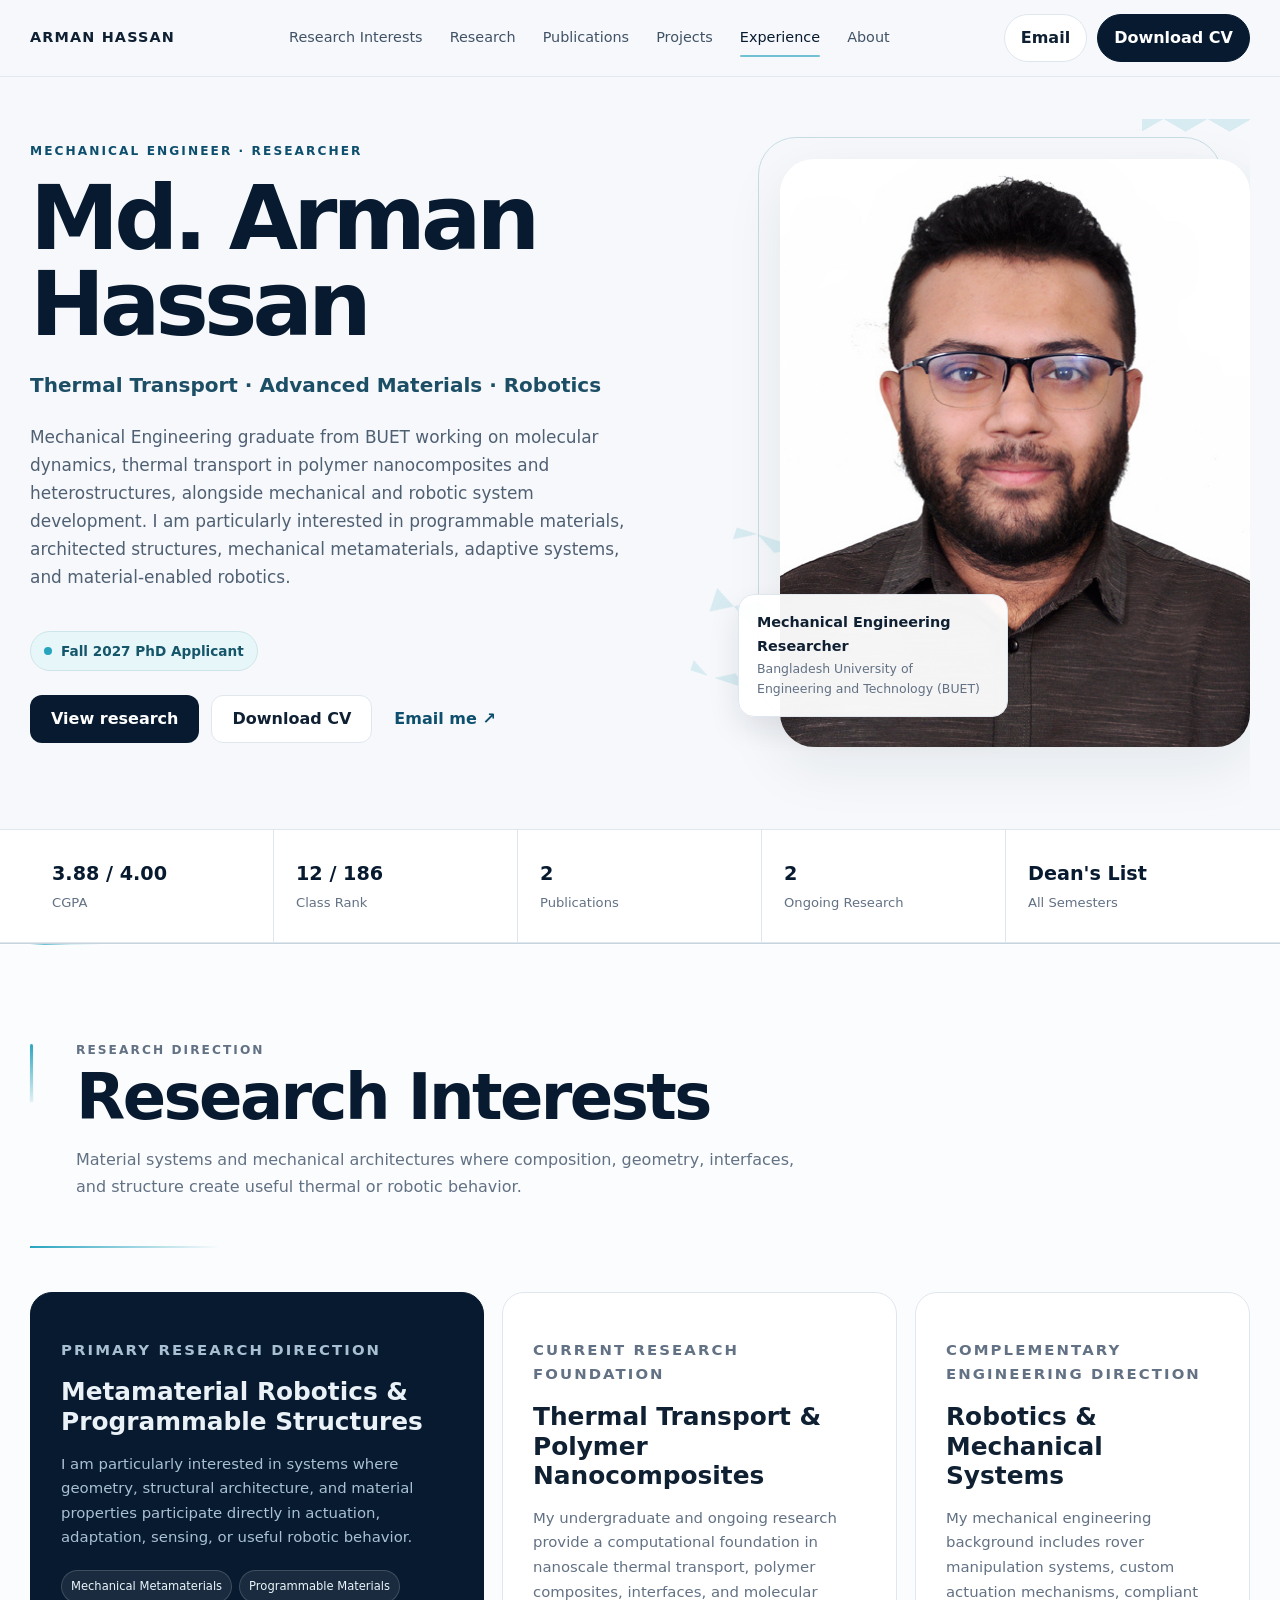
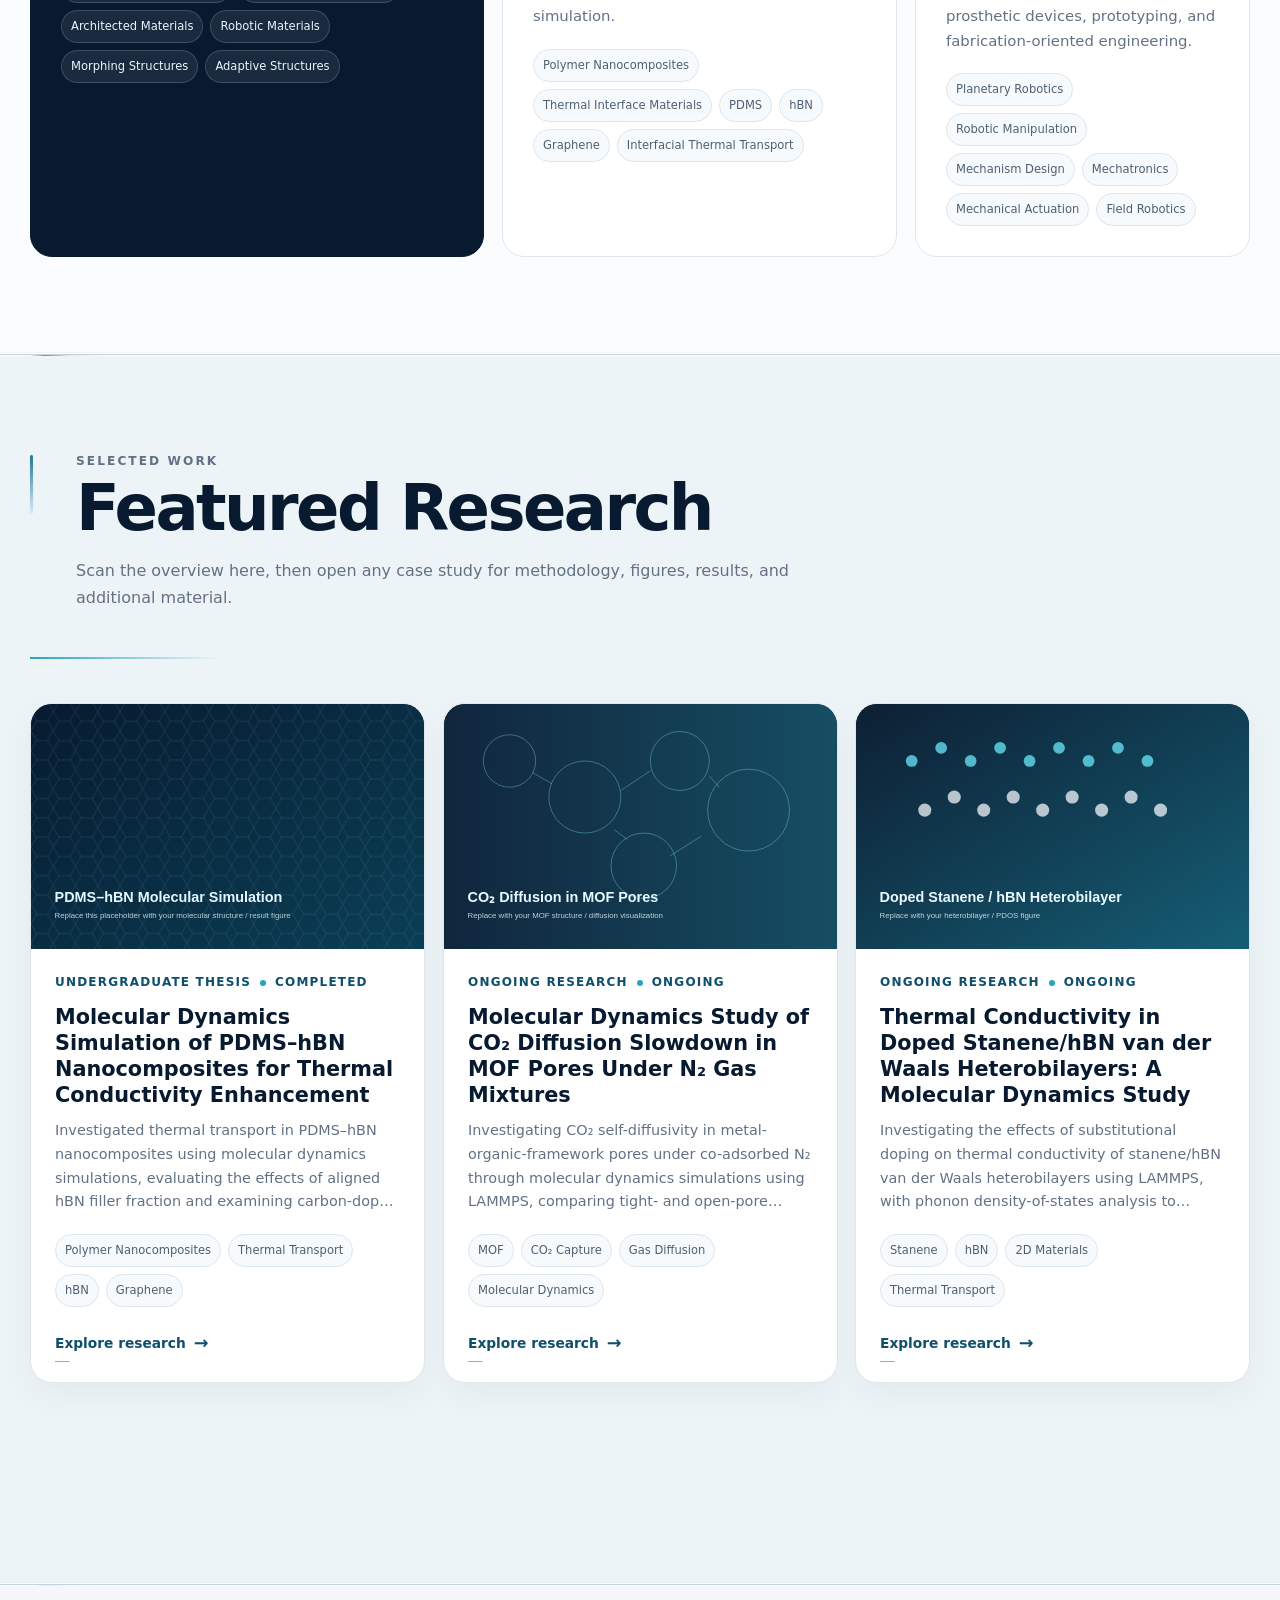
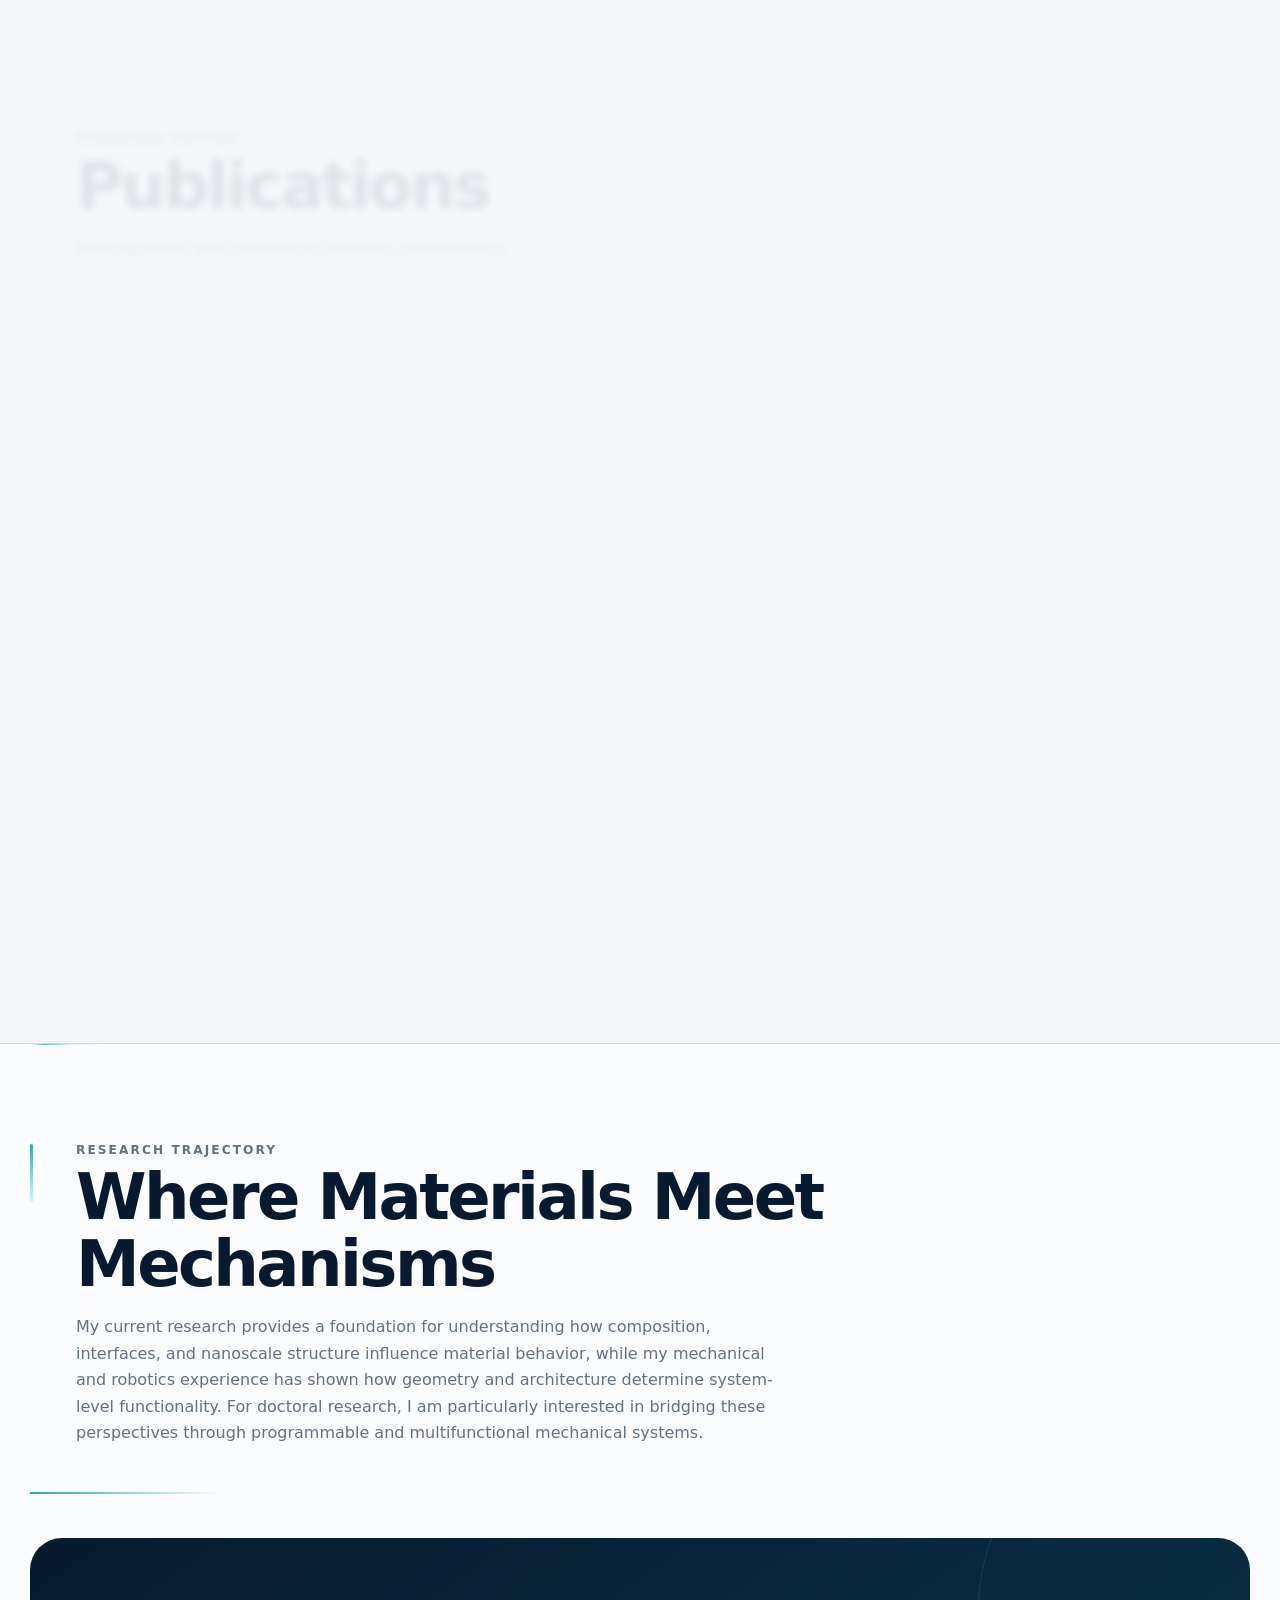
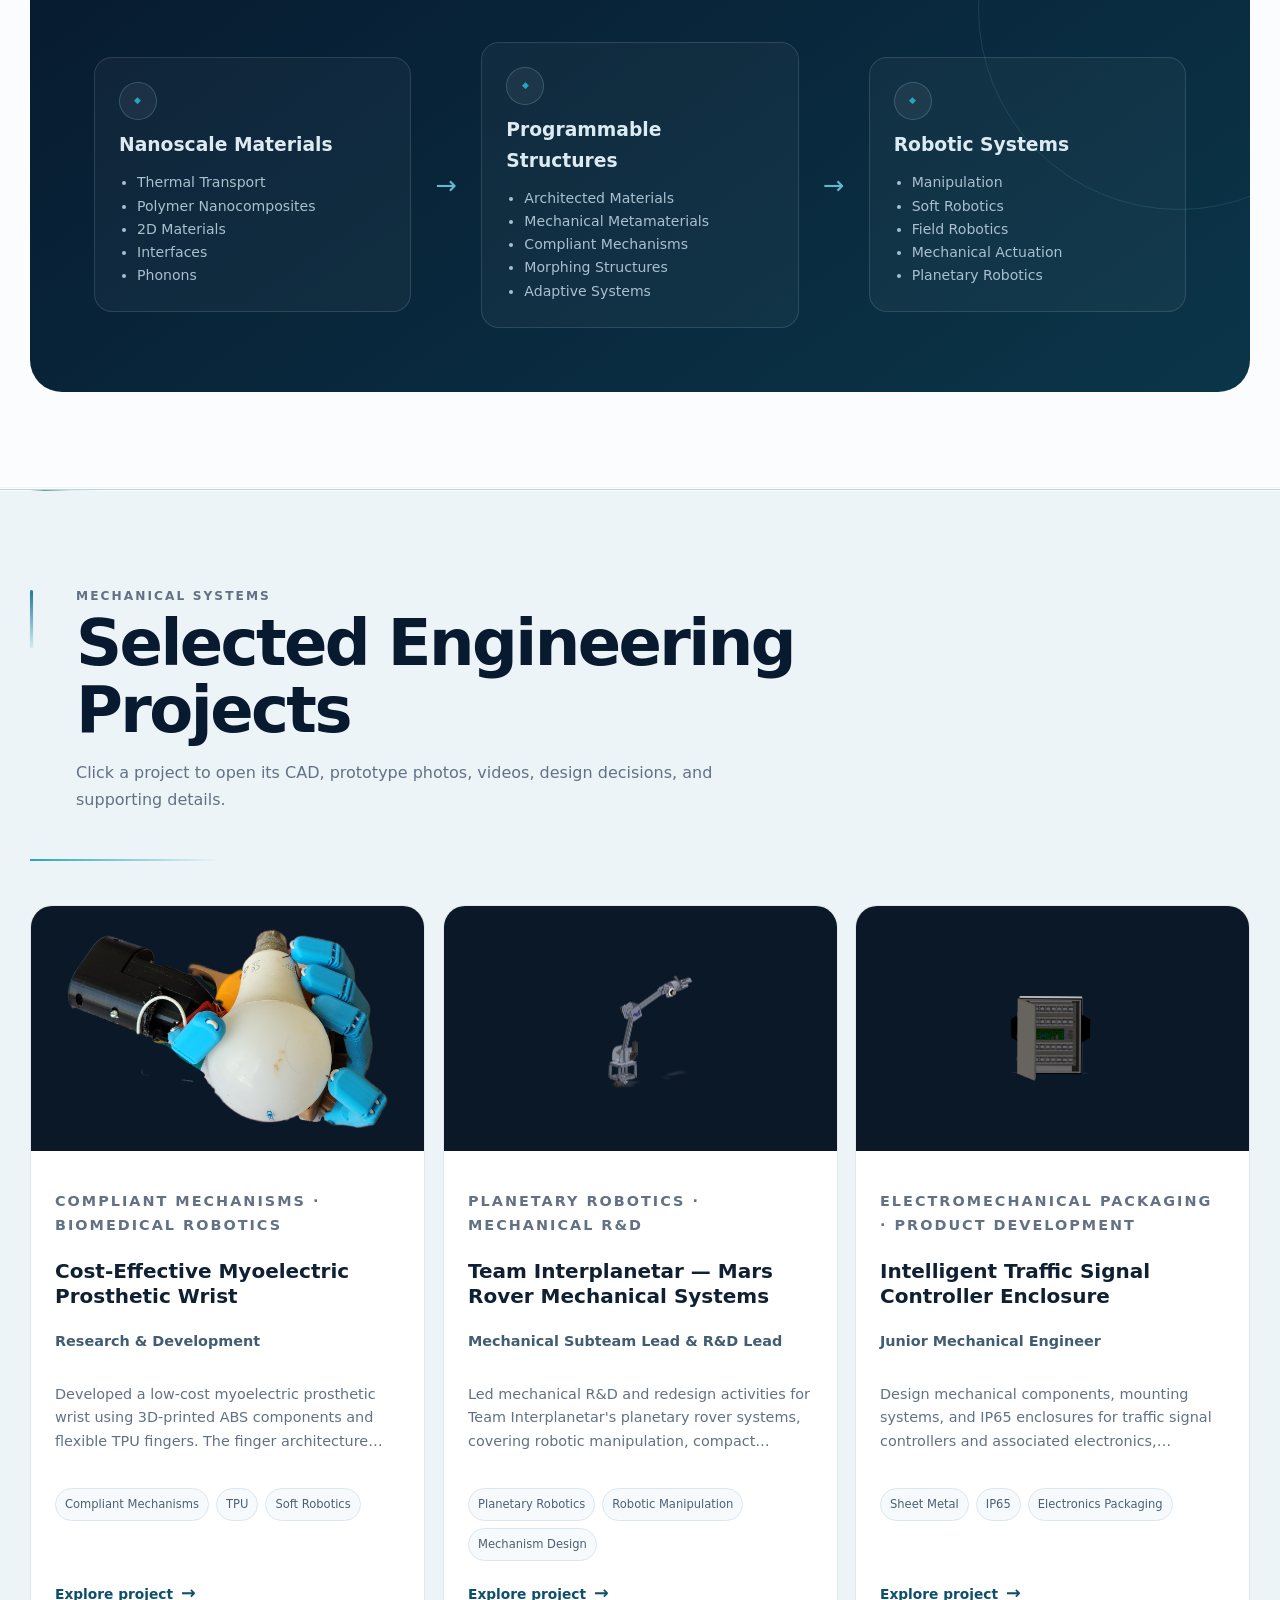
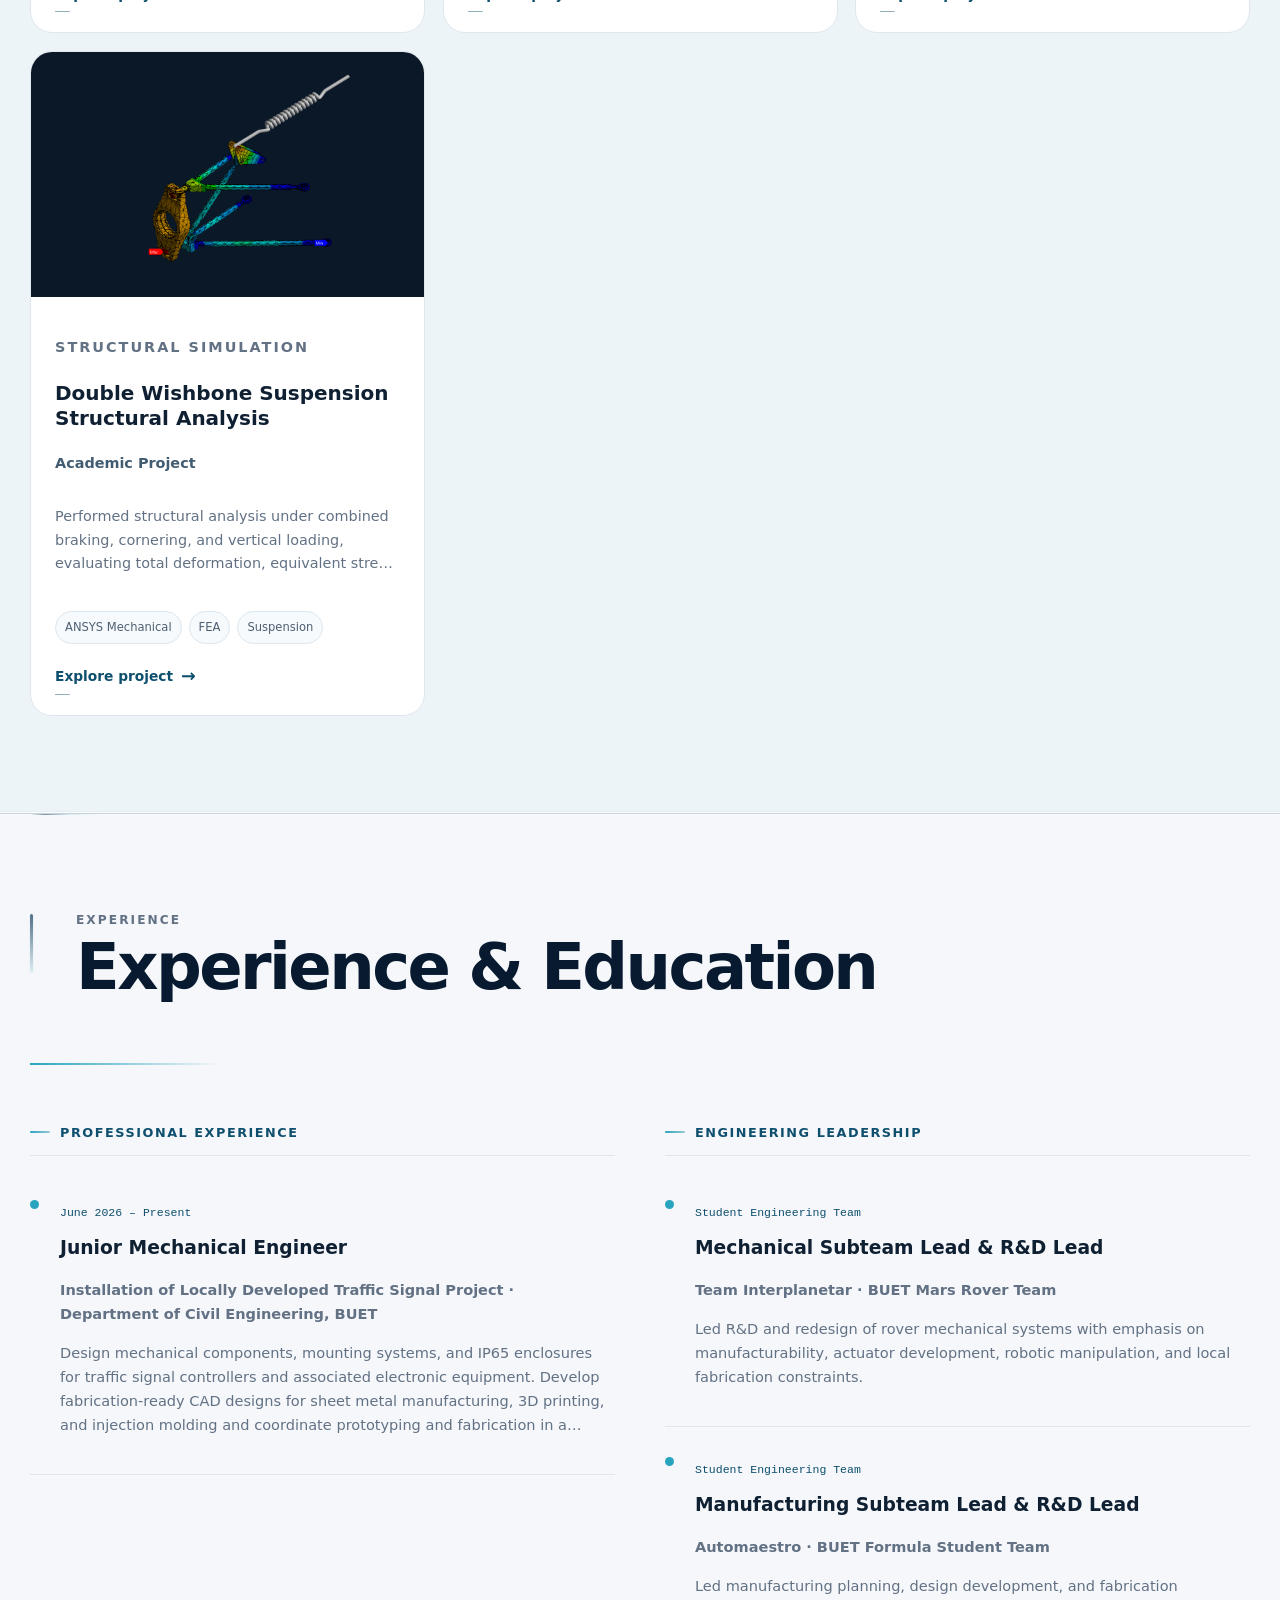
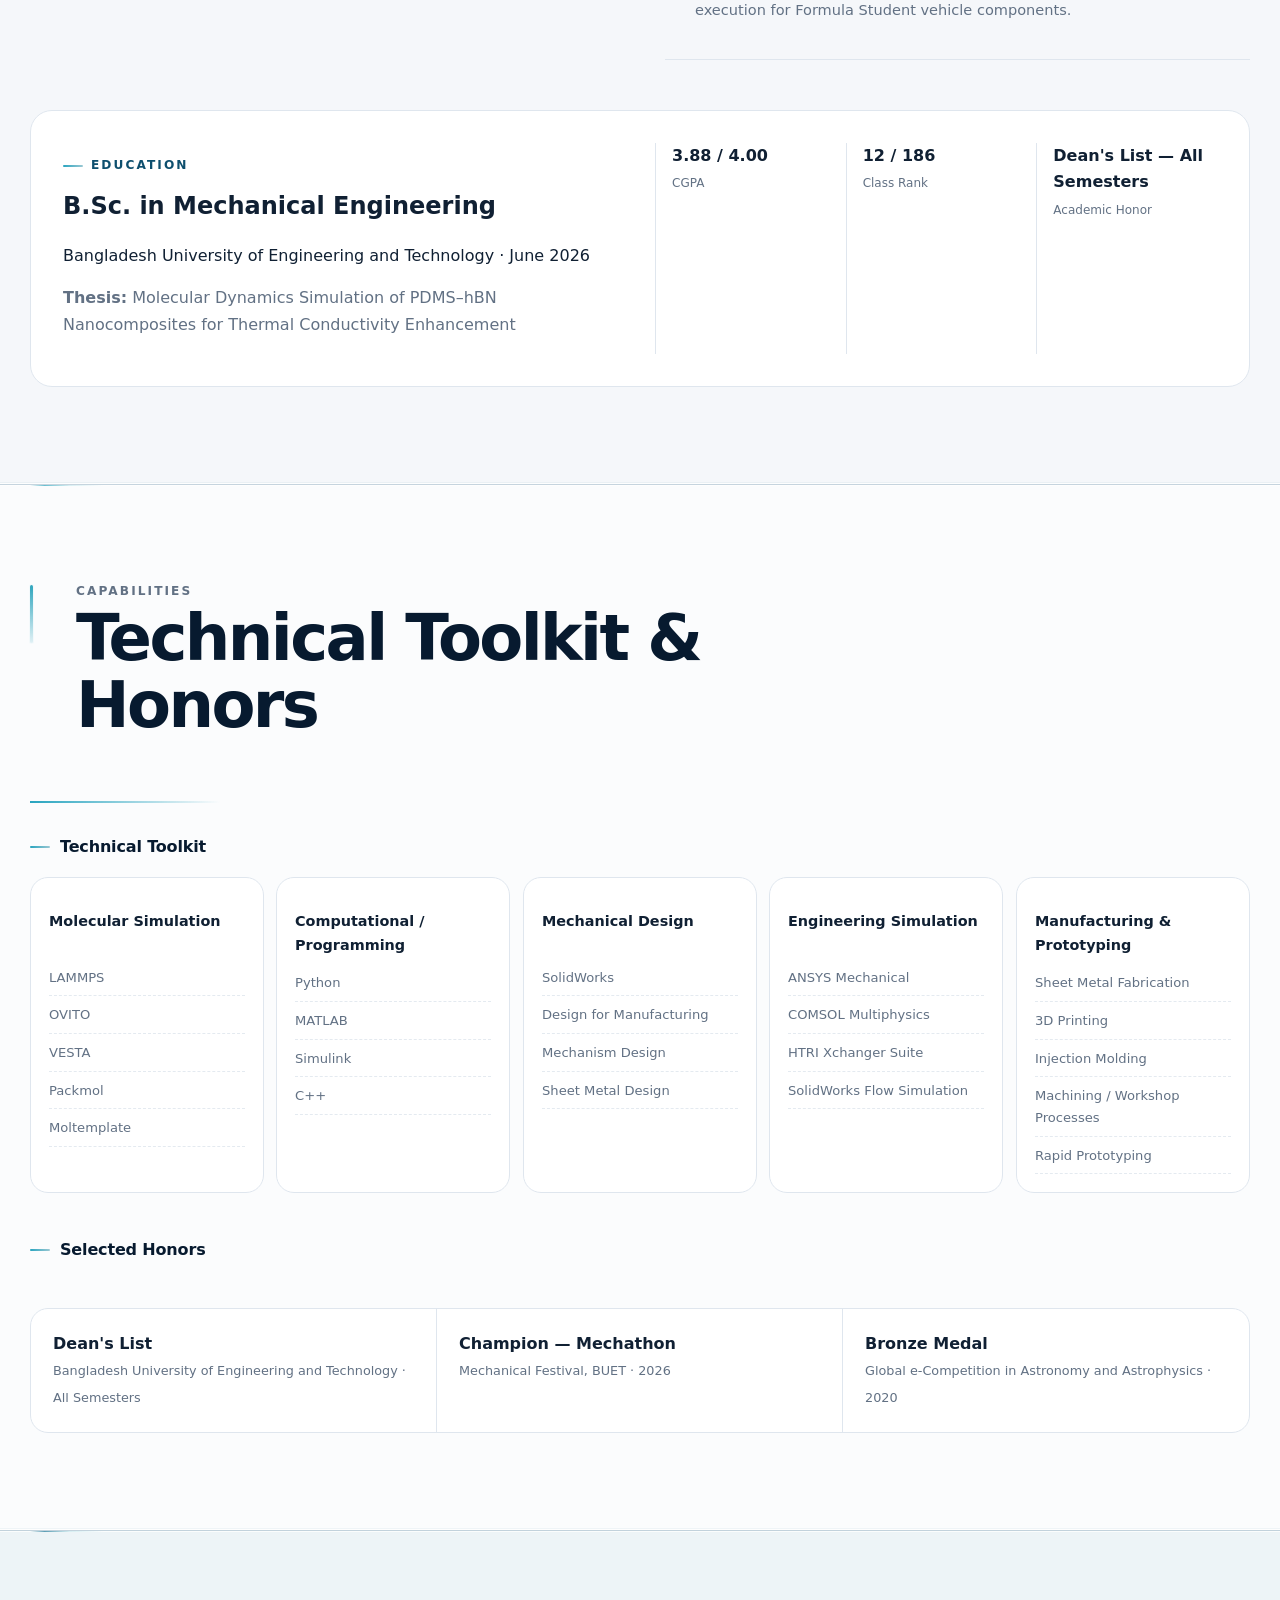
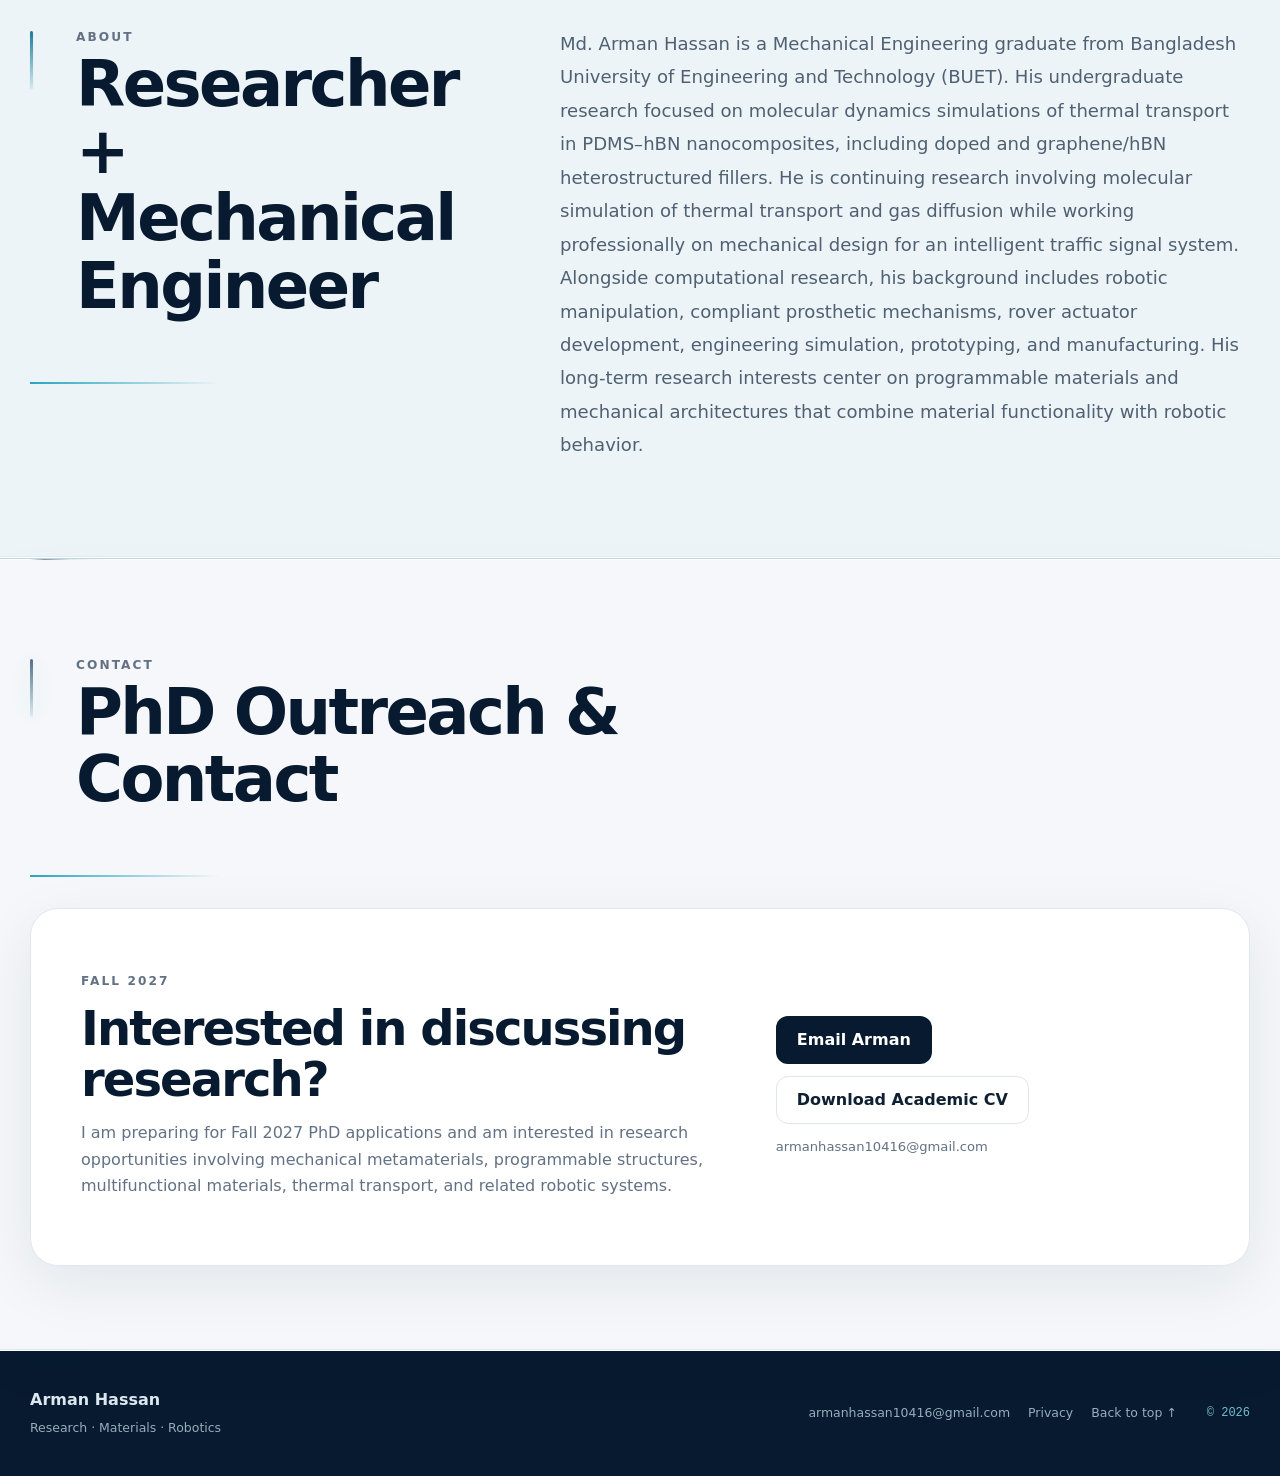
==== commit 46a021be: "Add files via upload" ====
--- a/index.html
+++ b/index.html
@@ -9,7 +9,7 @@
   <meta property="og:description" content="Research portfolio in thermal transport, advanced materials, programmable structures, and robotics.">
   <meta property="og:type" content="website">
   <title>Md. Arman Hassan | Mechanical Engineering Researcher</title>
-  <link rel="stylesheet" href="css/style.css?v=20260910-final2">
+  <link rel="stylesheet" href="css/style.css?v=20260910-section-transitions-v2">
 </head>
 <body>
   <header class="nav">
@@ -81,8 +81,8 @@
     </div>
   </footer>
 
-  <script src="js/portfolio-data.js?v=20260910-final2"></script>
-  <script src="js/analytics.js?v=20260910-final2"></script>
-  <script src="js/app.js?v=20260910-final2"></script>
+  <script src="js/portfolio-data.js?v=20260910-section-transitions-v2"></script>
+  <script src="js/analytics.js?v=20260910-section-transitions-v2"></script>
+  <script src="js/app.js?v=20260910-section-transitions-v2"></script>
 </body>
 </html>
--- a/css/style.css
+++ b/css/style.css
@@ -1,3 +1,5 @@
+/* STRONG SECTION TRANSITION STYLE BUILD: 20260910-section-transitions-v2 */
+/* PROFESSIONAL NO-NUMBERING STYLE BUILD: 20260910-professional-no-numbers */
 /* PORTFOLIO STYLE BUILD: 20260910-final2 */
 :root {
   --bg: #f6f8fb;
@@ -1402,3 +1404,438 @@
     animation:none!important;
   }
 }
+
+
+/* ==========================================================
+   PROFESSIONAL SECTION HIERARCHY — NO VISIBLE NUMBERING
+   ========================================================== */
+
+/* Major headings use a slim animated rail instead of SECTION 03 badges */
+.section-head{
+  grid-template-columns:18px minmax(0,820px) !important;
+  gap:28px !important;
+  align-items:start;
+}
+
+.section-index,
+.item-index,
+.card-number,
+.publication-number,
+.subsection-index,
+.detail-page-code,
+.detail-block-index,
+.media-index{
+  display:none !important;
+}
+
+.section-marker{
+  display:block;
+  width:3px;
+  height:58px;
+  margin-top:4px;
+  border-radius:999px;
+  background:linear-gradient(180deg,var(--cyan),rgba(40,164,191,.12));
+  transform:scaleY(.25);
+  transform-origin:top;
+  opacity:.45;
+  transition:
+    transform .75s cubic-bezier(.2,.75,.2,1),
+    opacity .45s ease;
+}
+
+.section-head.visible .section-marker,
+.portfolio-section.section-active .section-marker{
+  transform:scaleY(1);
+  opacity:1;
+}
+
+/* Section backgrounds remain subtly different but never loud */
+.section-tone-1{ --section-bg:#f9fbfc; }
+.section-tone-2{ --section-bg:#f2f6f8; }
+.section-tone-3{ --section-bg:#f7f8f8; }
+
+.portfolio-section{
+  border-top:1px solid rgba(196,211,221,.6);
+  box-shadow:inset 0 1px 0 rgba(255,255,255,.8);
+}
+
+/* Animated transition line between sections */
+.portfolio-section::after{
+  height:1px !important;
+  opacity:.08 !important;
+}
+.portfolio-section.section-active::after{
+  opacity:.72 !important;
+}
+
+/* Publication layout no longer reserves a whole column for item numbers */
+.publication{
+  grid-template-columns:minmax(0,1fr) minmax(235px,270px) !important;
+  gap:34px !important;
+}
+
+.publication-main{
+  min-width:0;
+}
+
+/* Keep the DOI pill exactly as the successful version */
+.publication-action{
+  grid-column:auto !important;
+  align-self:start;
+}
+
+/* Subsection headings: simple professional accent */
+.subsection-heading,
+.experience-label{
+  display:flex;
+  align-items:center;
+  gap:10px;
+}
+
+.subsection-accent{
+  display:inline-block;
+  flex:0 0 auto;
+  width:20px;
+  height:2px;
+  border-radius:999px;
+  background:linear-gradient(90deg,var(--cyan),#9bc8d3);
+}
+
+.inline-accent{
+  margin-right:8px;
+  vertical-align:middle;
+}
+
+/* Research-method flow uses dots, not pseudo-numbering */
+.workflow-step .workflow-dot{
+  width:8px;
+  min-width:8px;
+  height:8px;
+  border-radius:50%;
+  padding:0;
+  background:var(--cyan);
+  box-shadow:0 0 0 5px rgba(48,172,195,.10);
+}
+
+/* Research trajectory stages use a restrained geometric symbol */
+.bridge-icon{
+  width:38px !important;
+  min-width:38px !important;
+  height:38px;
+  padding:0 !important;
+  border-radius:50%;
+  display:flex;
+  align-items:center;
+  justify-content:center;
+  font-size:.55rem !important;
+  color:var(--cyan);
+  background:rgba(255,255,255,.05);
+  border:1px solid rgba(130,207,221,.25);
+}
+
+/* Secondary pages: no coding-style D01 / MEDIA 01 labels */
+.clean-detail-section{
+  position:relative;
+}
+.clean-detail-section::before{
+  content:"";
+  display:block;
+  width:34px;
+  height:2px;
+  margin-bottom:18px;
+  border-radius:999px;
+  background:linear-gradient(90deg,var(--cyan),transparent);
+}
+
+.subproject-number{
+  width:auto !important;
+  min-width:0 !important;
+  height:auto !important;
+  padding:6px 9px !important;
+  border-radius:999px !important;
+  background:#eef6f8 !important;
+  color:#527587 !important;
+  font-family:inherit !important;
+  font-size:.58rem !important;
+  font-weight:850 !important;
+  text-transform:uppercase;
+  letter-spacing:.1em !important;
+  transform:none !important;
+}
+
+.subproject-case:hover .subproject-number{
+  transform:none !important;
+  background:#e8f3f6 !important;
+}
+
+/* On mobile, keep section headings elegant and compact */
+@media (max-width:760px){
+  .section-head{
+    grid-template-columns:1fr !important;
+    gap:12px !important;
+  }
+
+  .section-marker{
+    width:54px;
+    height:3px;
+    margin:0 0 4px;
+    transform:scaleX(.3);
+    transform-origin:left;
+  }
+
+  .section-head.visible .section-marker,
+  .portfolio-section.section-active .section-marker{
+    transform:scaleX(1);
+  }
+
+  .publication{
+    grid-template-columns:1fr !important;
+    gap:18px !important;
+  }
+
+  .publication-action{
+    width:100%;
+  }
+
+  .doi-pill{
+    width:100%;
+  }
+}
+
+/* Respect reduced motion */
+@media (prefers-reduced-motion:reduce){
+  .section-marker{
+    transform:none !important;
+    transition:none !important;
+  }
+}
+
+
+/* ==========================================================
+   STRONGER SECTION DISTINCTION + SECTION-TO-SECTION MOTION
+   Clear enough to notice, restrained enough for PhD outreach.
+   ========================================================== */
+
+/* More legible differences between adjacent section surfaces */
+.section-tone-1{
+  --section-bg:#fbfcfd !important;
+  --section-accent:#2ea5bd;
+  --section-accent-soft:rgba(46,165,189,.13);
+}
+.section-tone-2{
+  --section-bg:#edf4f7 !important;
+  --section-accent:#1f7898;
+  --section-accent-soft:rgba(31,120,152,.12);
+}
+.section-tone-3{
+  --section-bg:#f5f7fa !important;
+  --section-accent:#516f86;
+  --section-accent-soft:rgba(81,111,134,.10);
+}
+
+.portfolio-section{
+  position:relative;
+  isolation:isolate;
+  background:var(--section-bg) !important;
+  border-top:1px solid rgba(177,197,210,.72) !important;
+  border-bottom:1px solid rgba(255,255,255,.88);
+  box-shadow:
+    inset 0 1px 0 rgba(255,255,255,.8),
+    inset 0 -1px 0 rgba(183,202,214,.18);
+  transition:
+    background-color .55s ease,
+    box-shadow .55s ease;
+}
+
+/* Soft "chapter wash" that visibly sweeps into each section */
+.portfolio-section::before{
+  content:"" !important;
+  position:absolute !important;
+  z-index:0 !important;
+  inset:0 !important;
+  width:auto !important;
+  height:auto !important;
+  border-radius:0 !important;
+  opacity:0 !important;
+  transform:translateX(-28%) !important;
+  background:
+    linear-gradient(
+      100deg,
+      transparent 0%,
+      var(--section-accent-soft) 28%,
+      rgba(255,255,255,.24) 48%,
+      transparent 72%
+    ) !important;
+  pointer-events:none;
+}
+
+/* Stronger top transition rule; it draws in when the section arrives */
+.portfolio-section::after{
+  content:"" !important;
+  position:absolute !important;
+  z-index:3 !important;
+  top:-1px !important;
+  left:50% !important;
+  width:min(var(--max),calc(100% - 40px)) !important;
+  height:2px !important;
+  background:
+    linear-gradient(
+      90deg,
+      transparent 0%,
+      var(--section-accent) 20%,
+      rgba(92,191,207,.32) 54%,
+      transparent 100%
+    ) !important;
+  transform:translateX(-50%) scaleX(.06) !important;
+  transform-origin:left center !important;
+  opacity:.14 !important;
+  pointer-events:none;
+}
+
+/* Only engage the more obvious entrance animation when JS is working. */
+.section-motion-ready .portfolio-section > .container{
+  opacity:.26;
+  transform:translateY(30px);
+  filter:blur(3px);
+  transition:
+    opacity .72s ease,
+    transform .78s cubic-bezier(.2,.75,.2,1),
+    filter .64s ease;
+}
+
+.section-motion-ready .portfolio-section.section-active > .container{
+  opacity:1;
+  transform:translateY(0);
+  filter:blur(0);
+}
+
+/* Stagger the two containers in the Toolkit/Honors chapter */
+.section-motion-ready .portfolio-section.section-active > .container + .container{
+  transition-delay:.11s;
+}
+
+/* The wash makes the "handoff" from one chapter to the next noticeable. */
+.portfolio-section.section-active::before{
+  animation:sectionChapterWash .95s cubic-bezier(.22,.72,.22,1) both;
+}
+
+.portfolio-section.section-active::after{
+  animation:sectionRuleDraw .92s cubic-bezier(.2,.75,.2,1) both;
+}
+
+/* While a chapter is centered in the viewport, make its boundary slightly clearer. */
+.portfolio-section.section-current{
+  box-shadow:
+    inset 0 1px 0 rgba(255,255,255,.9),
+    inset 0 -1px 0 rgba(156,187,202,.25),
+    0 18px 55px rgba(28,62,83,.028);
+}
+
+@keyframes sectionChapterWash{
+  0%{
+    opacity:0;
+    transform:translateX(-32%);
+  }
+  32%{
+    opacity:.78;
+  }
+  100%{
+    opacity:0;
+    transform:translateX(32%);
+  }
+}
+
+@keyframes sectionRuleDraw{
+  0%{
+    opacity:.12;
+    transform:translateX(-50%) scaleX(.06);
+  }
+  55%{
+    opacity:.95;
+  }
+  100%{
+    opacity:.72;
+    transform:translateX(-50%) scaleX(1);
+  }
+}
+
+/* Section heading has its own visible, editorial entrance */
+.section-motion-ready .portfolio-section .section-head{
+  opacity:.35;
+  transform:translateY(18px);
+  transition:
+    opacity .60s ease .06s,
+    transform .66s cubic-bezier(.2,.75,.2,1) .06s !important;
+}
+
+.section-motion-ready .portfolio-section.section-active .section-head{
+  opacity:1;
+  transform:translateY(0) !important;
+}
+
+/* Accent rail becomes more visible on entry */
+.section-marker{
+  background:
+    linear-gradient(
+      180deg,
+      var(--section-accent,var(--cyan)),
+      rgba(40,164,191,.12)
+    ) !important;
+  box-shadow:0 0 0 1px rgba(46,165,189,.035);
+}
+
+.portfolio-section.section-current .section-marker{
+  box-shadow:0 0 18px rgba(46,165,189,.16);
+}
+
+/* The large whitespace between chapters now reads as intentional separation */
+.portfolio-section{
+  padding-top:96px !important;
+  padding-bottom:96px !important;
+}
+
+.portfolio-section-contact{
+  padding-bottom:84px !important;
+}
+
+/* Mobile: preserve distinction, but reduce motion distance */
+@media (max-width:760px){
+  .portfolio-section{
+    padding-top:68px !important;
+    padding-bottom:68px !important;
+  }
+
+  .portfolio-section::after{
+    width:calc(100% - 28px) !important;
+  }
+
+  .section-motion-ready .portfolio-section > .container{
+    transform:translateY(20px);
+    filter:blur(2px);
+  }
+}
+
+/* Accessibility */
+@media (prefers-reduced-motion:reduce){
+  .section-motion-ready .portfolio-section > .container,
+  .section-motion-ready .portfolio-section .section-head{
+    opacity:1 !important;
+    transform:none !important;
+    filter:none !important;
+    transition:none !important;
+  }
+
+  .portfolio-section.section-active::before,
+  .portfolio-section.section-active::after{
+    animation:none !important;
+  }
+
+  .portfolio-section::before{
+    display:none !important;
+  }
+
+  .portfolio-section::after{
+    transform:translateX(-50%) scaleX(1) !important;
+    opacity:.45 !important;
+  }
+}
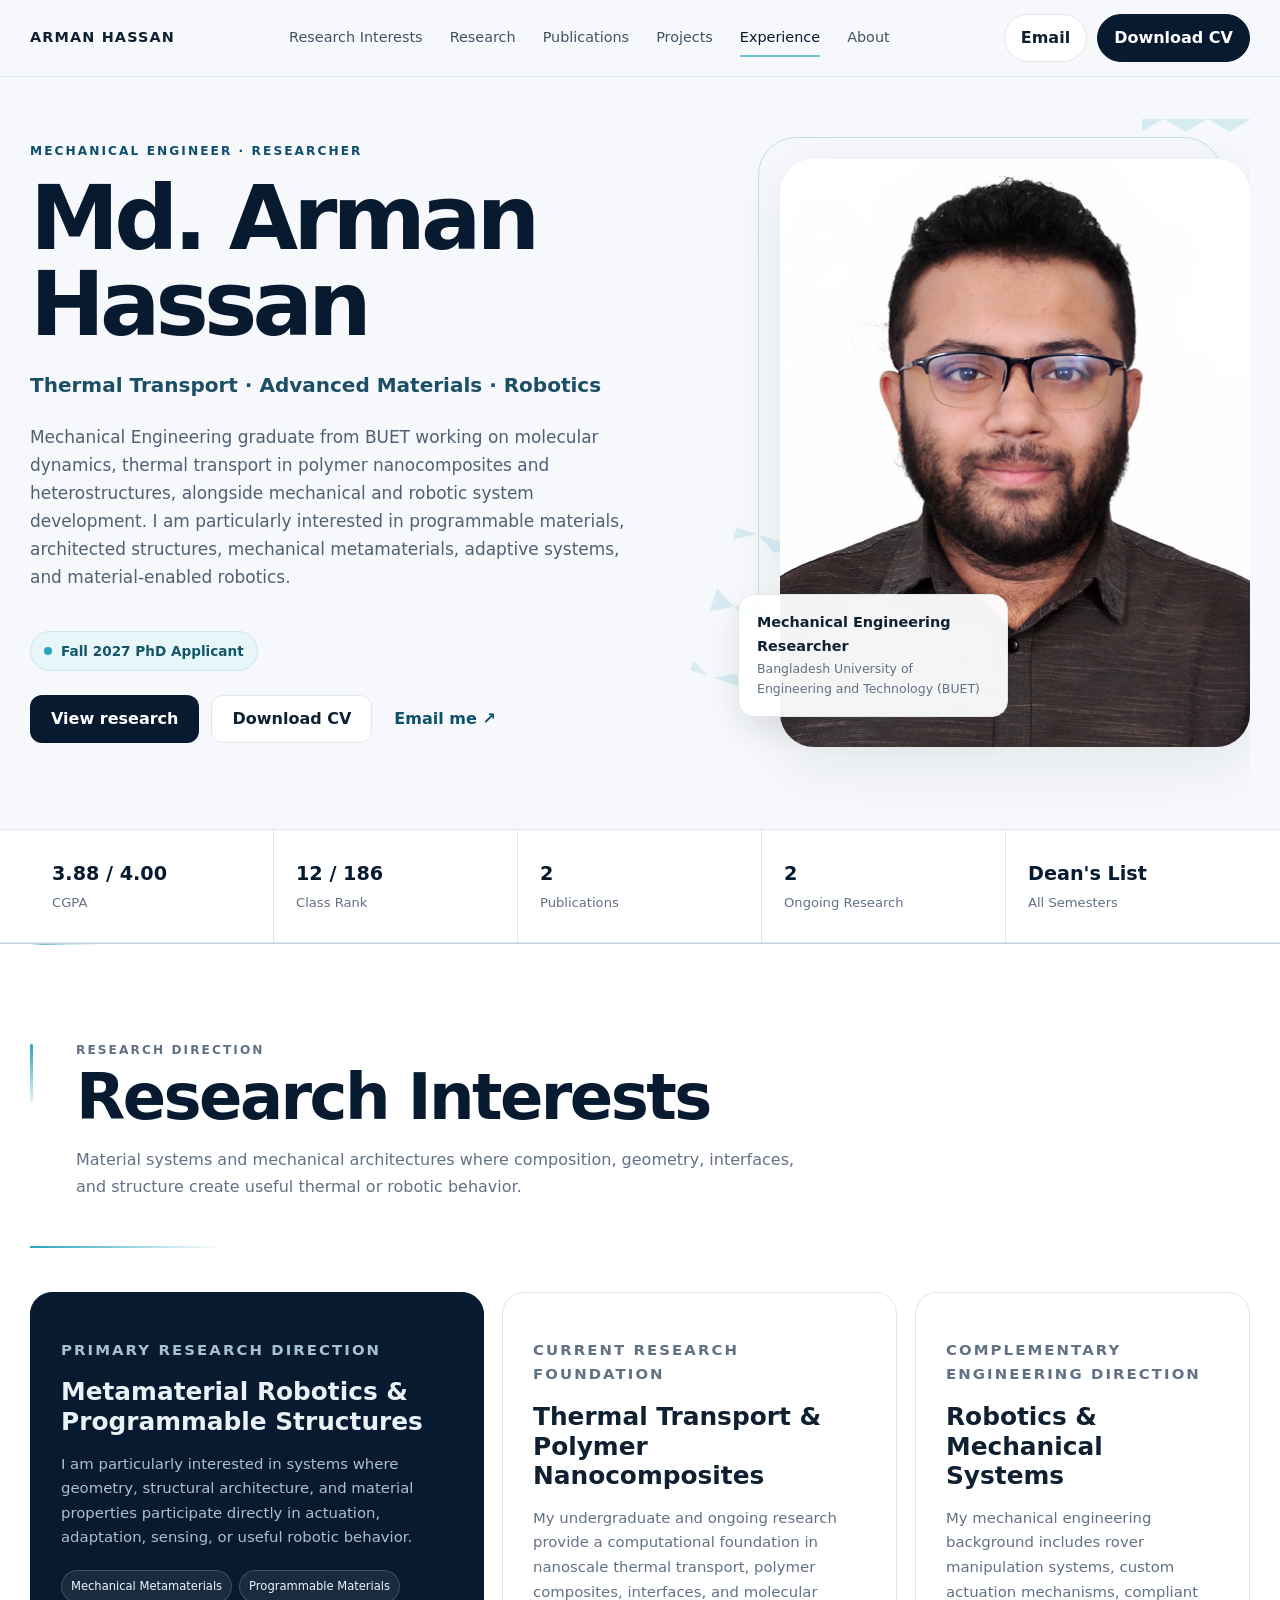
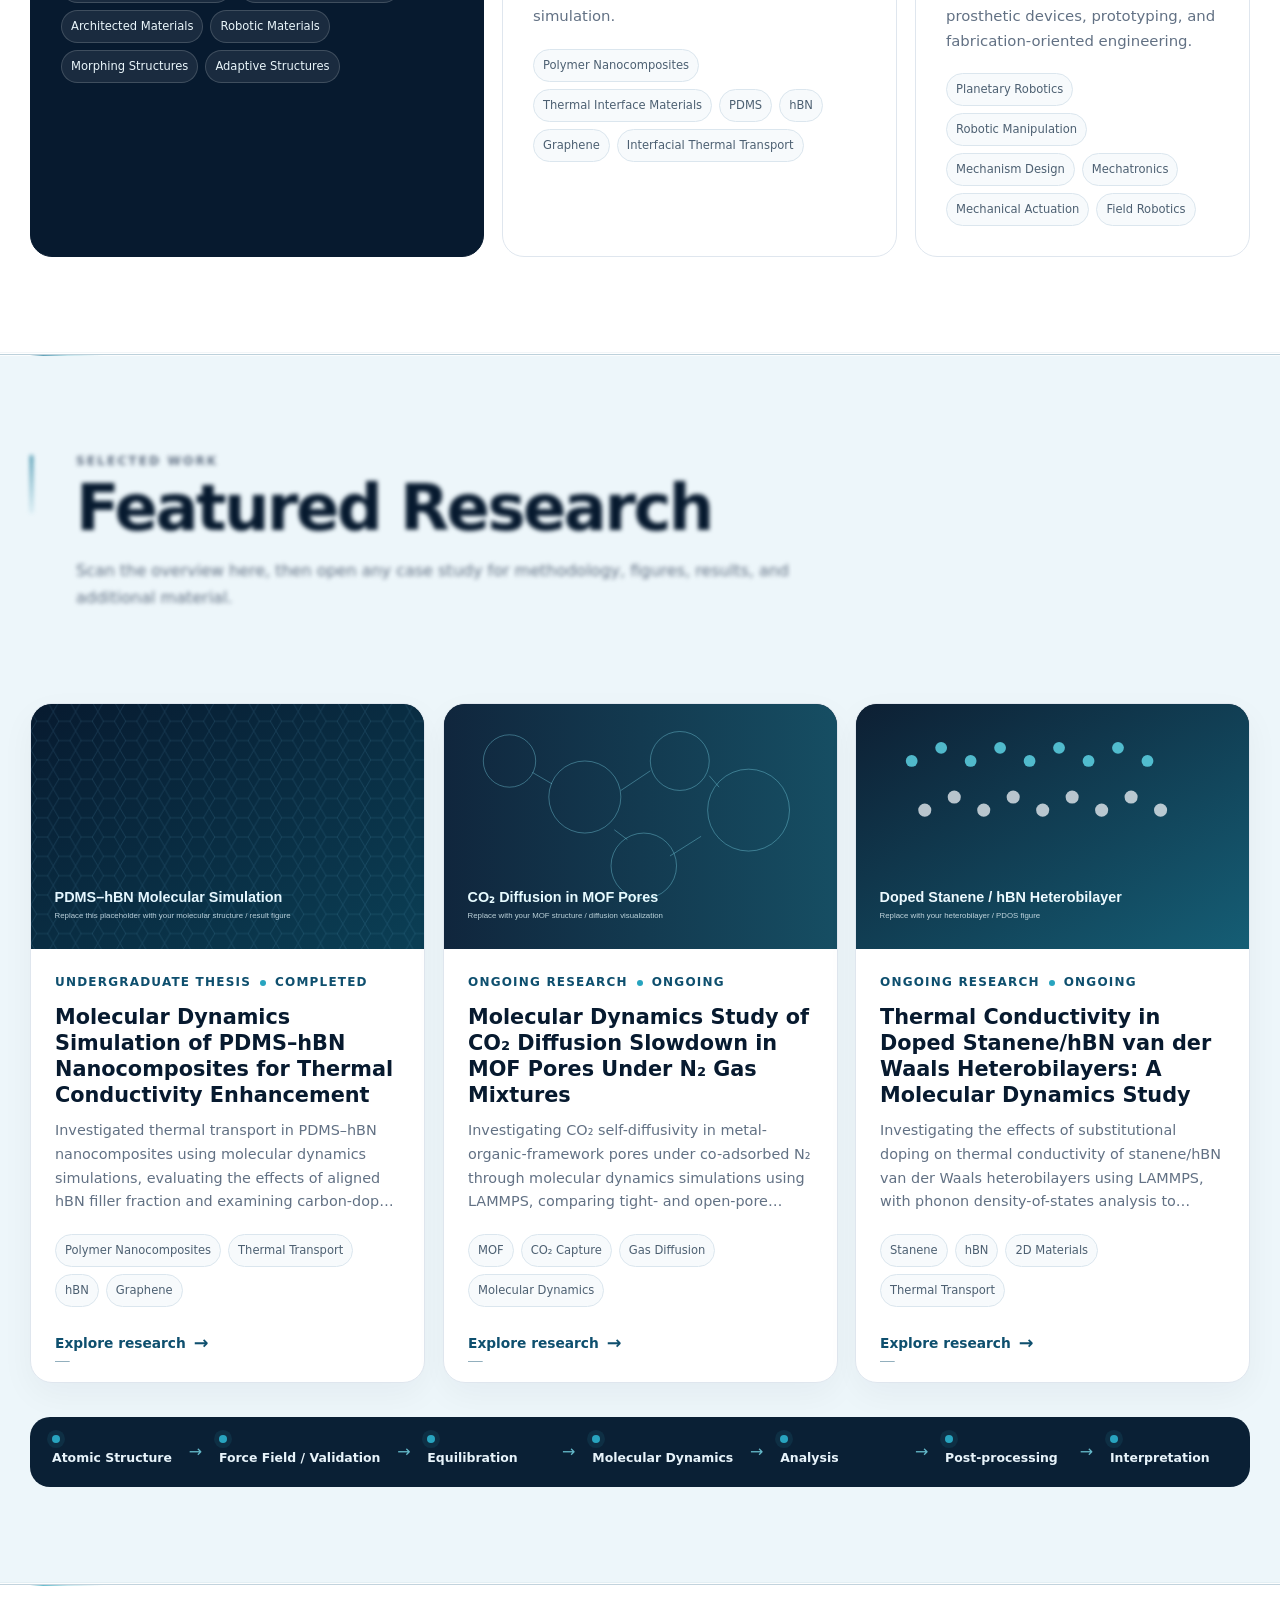
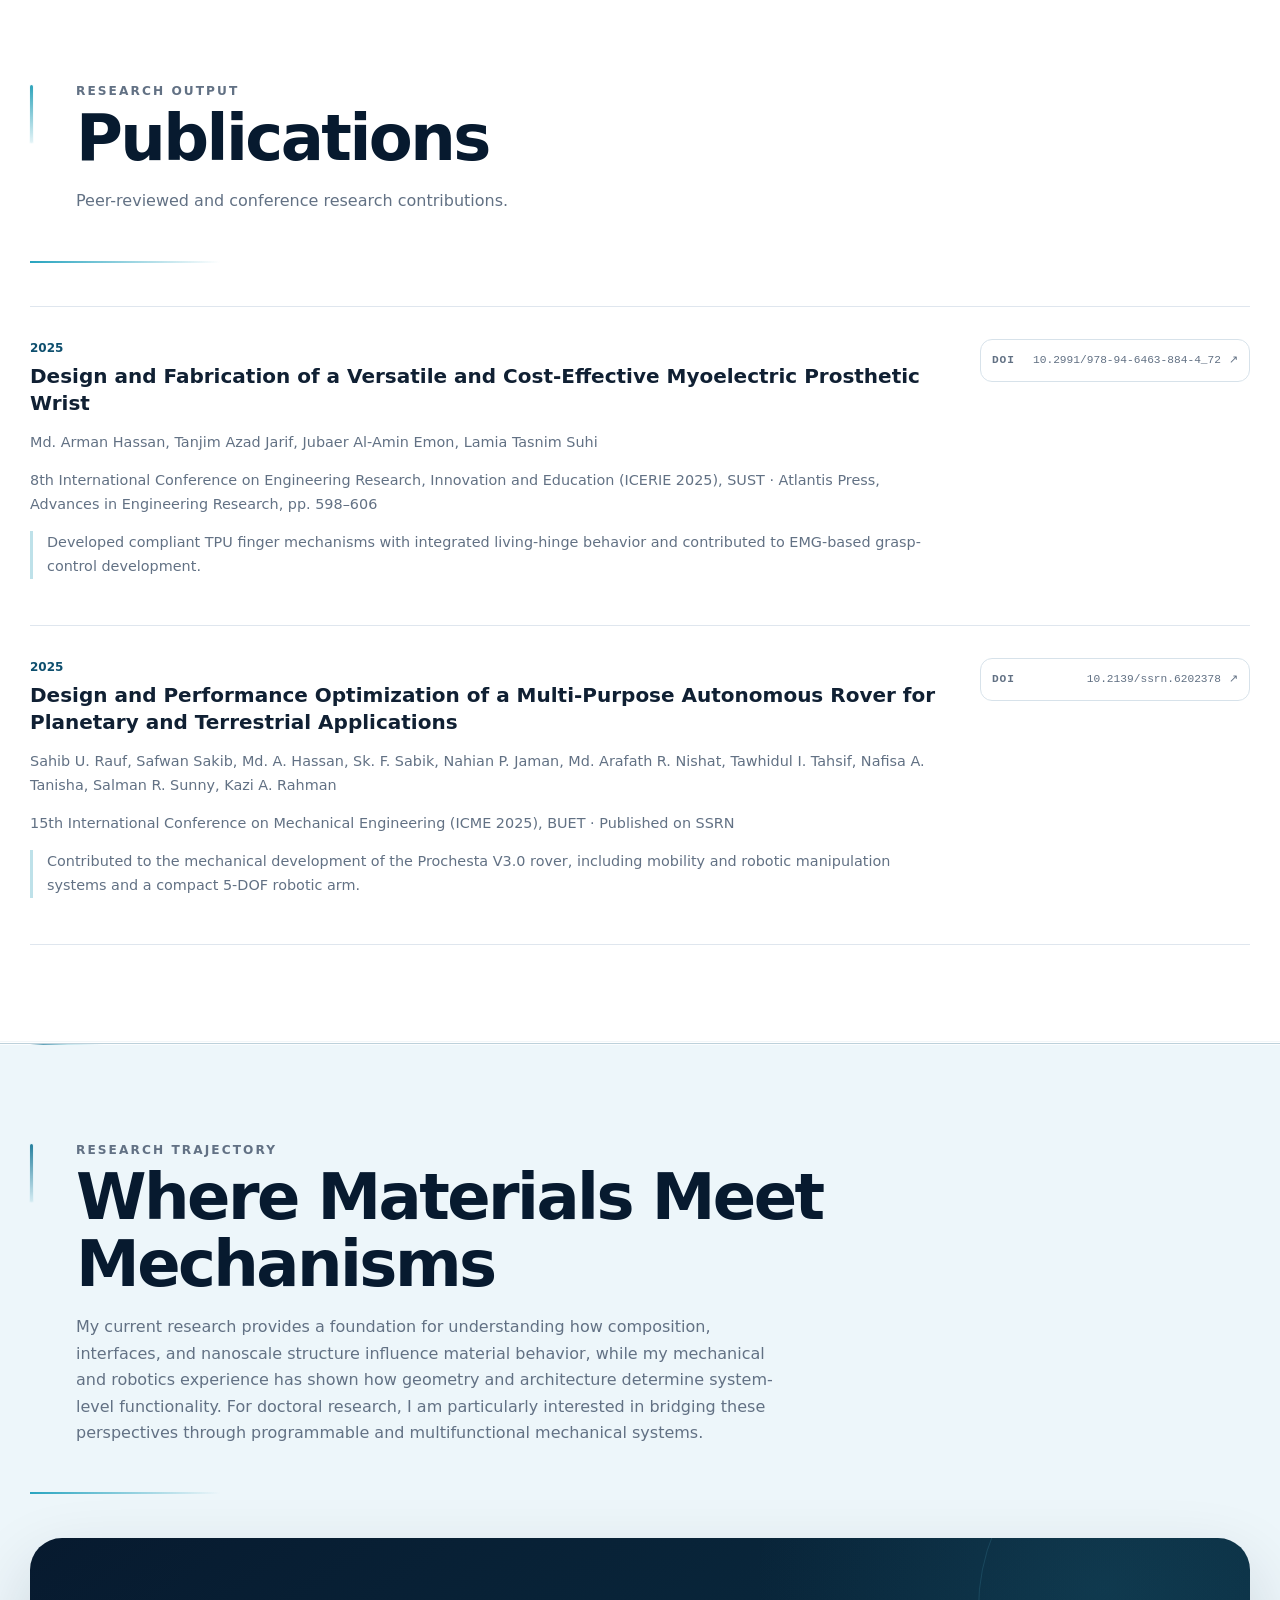
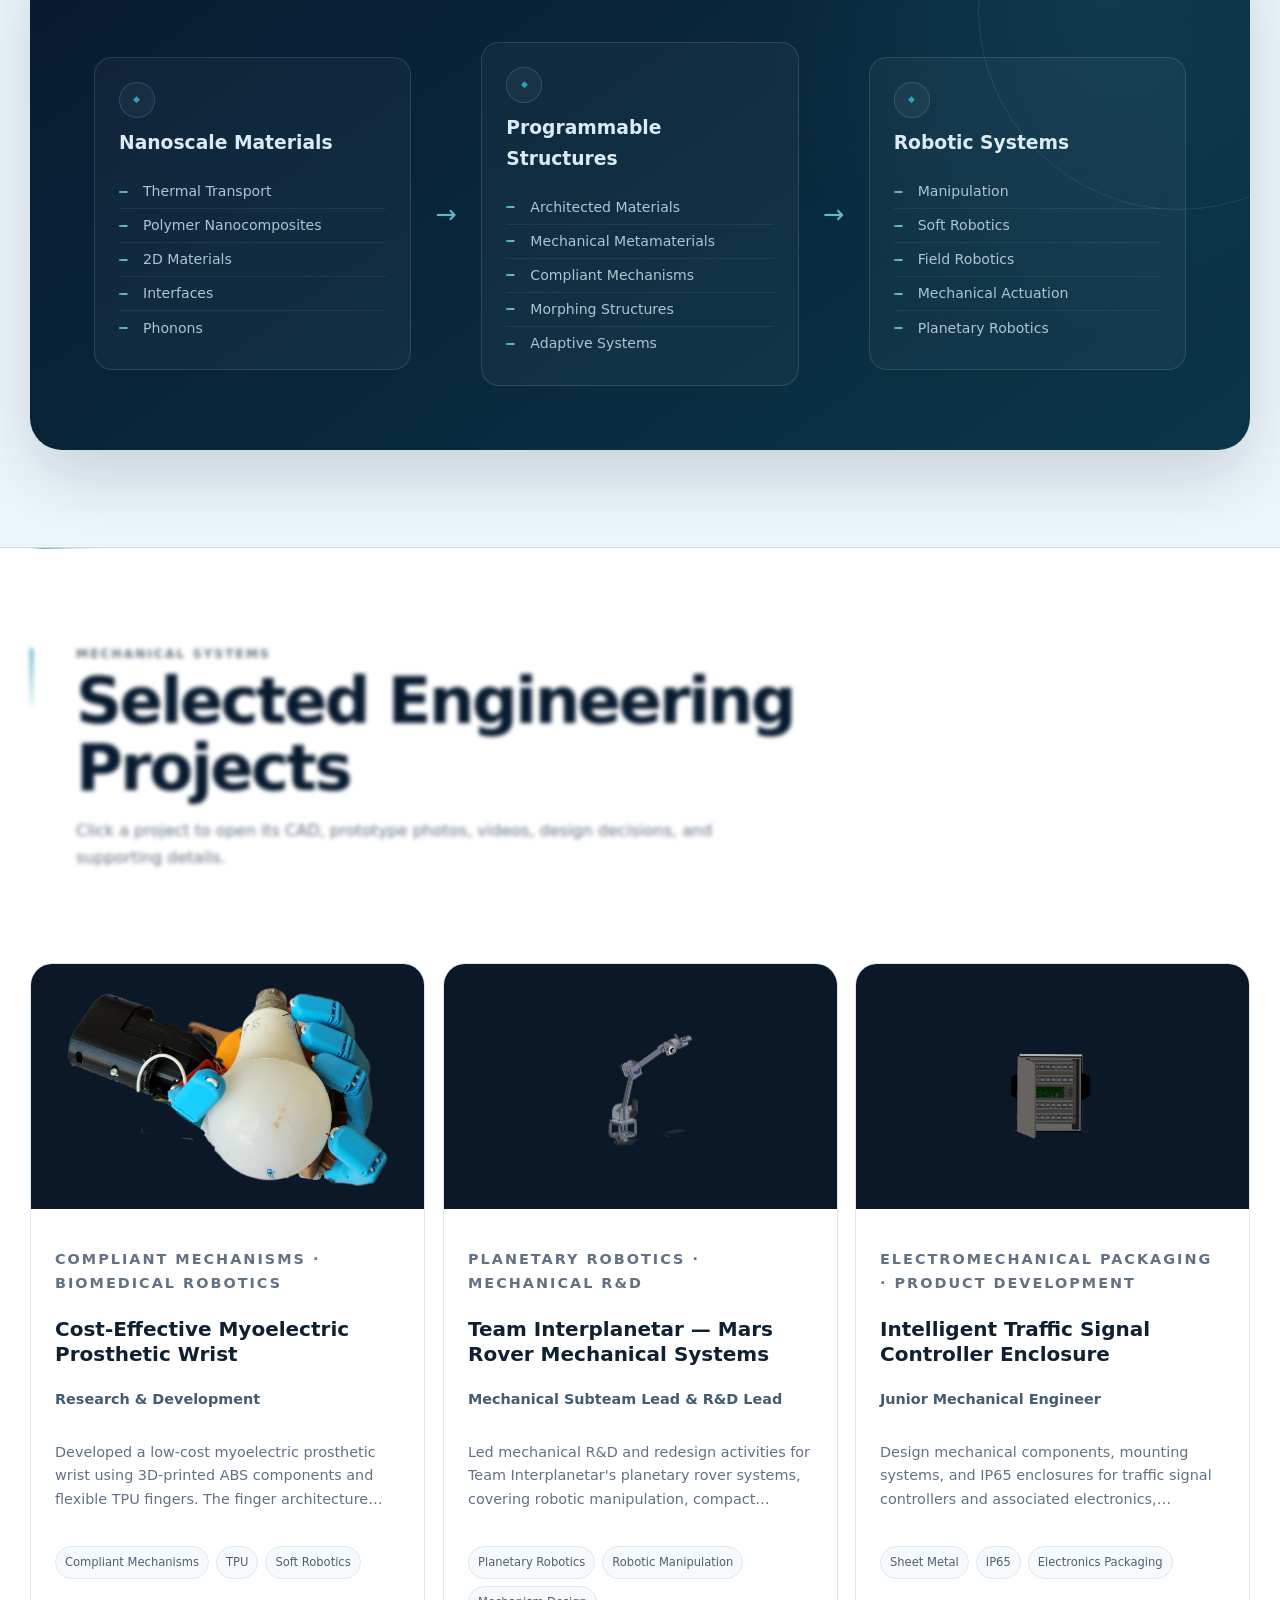
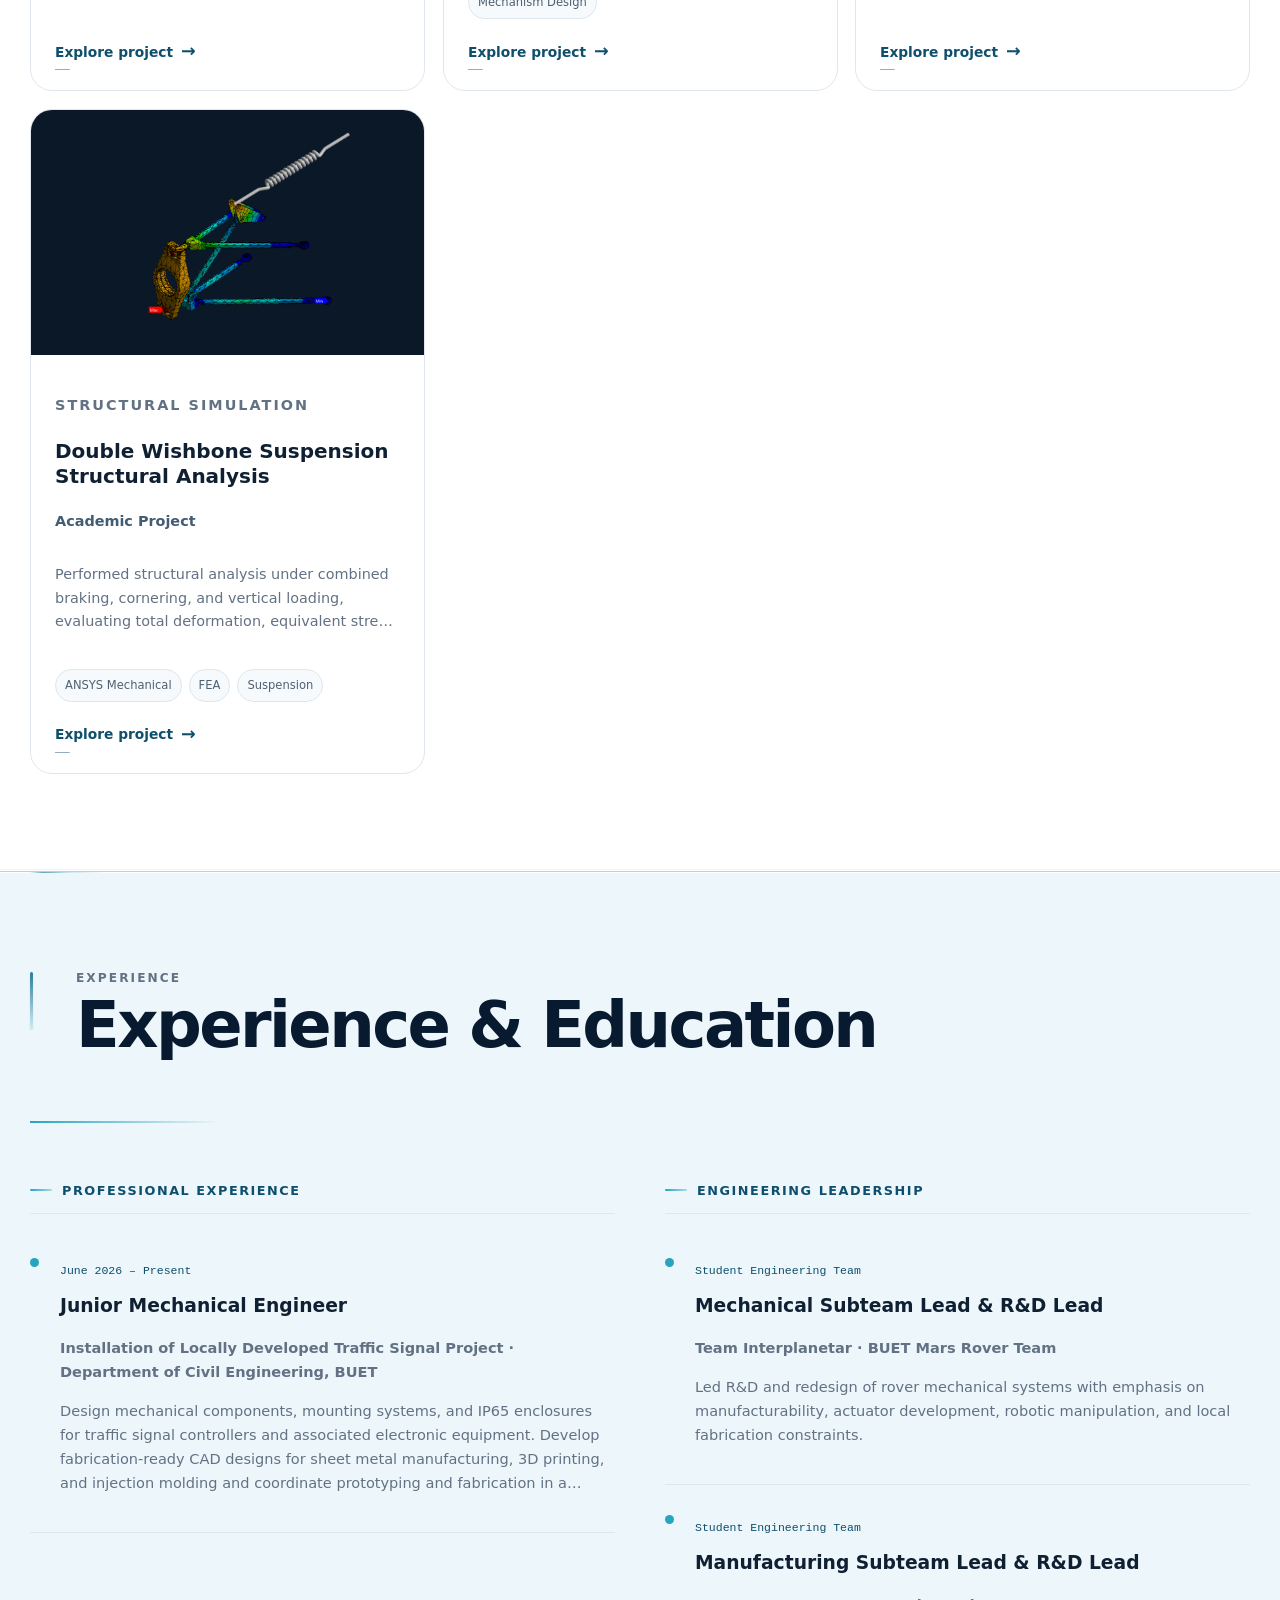
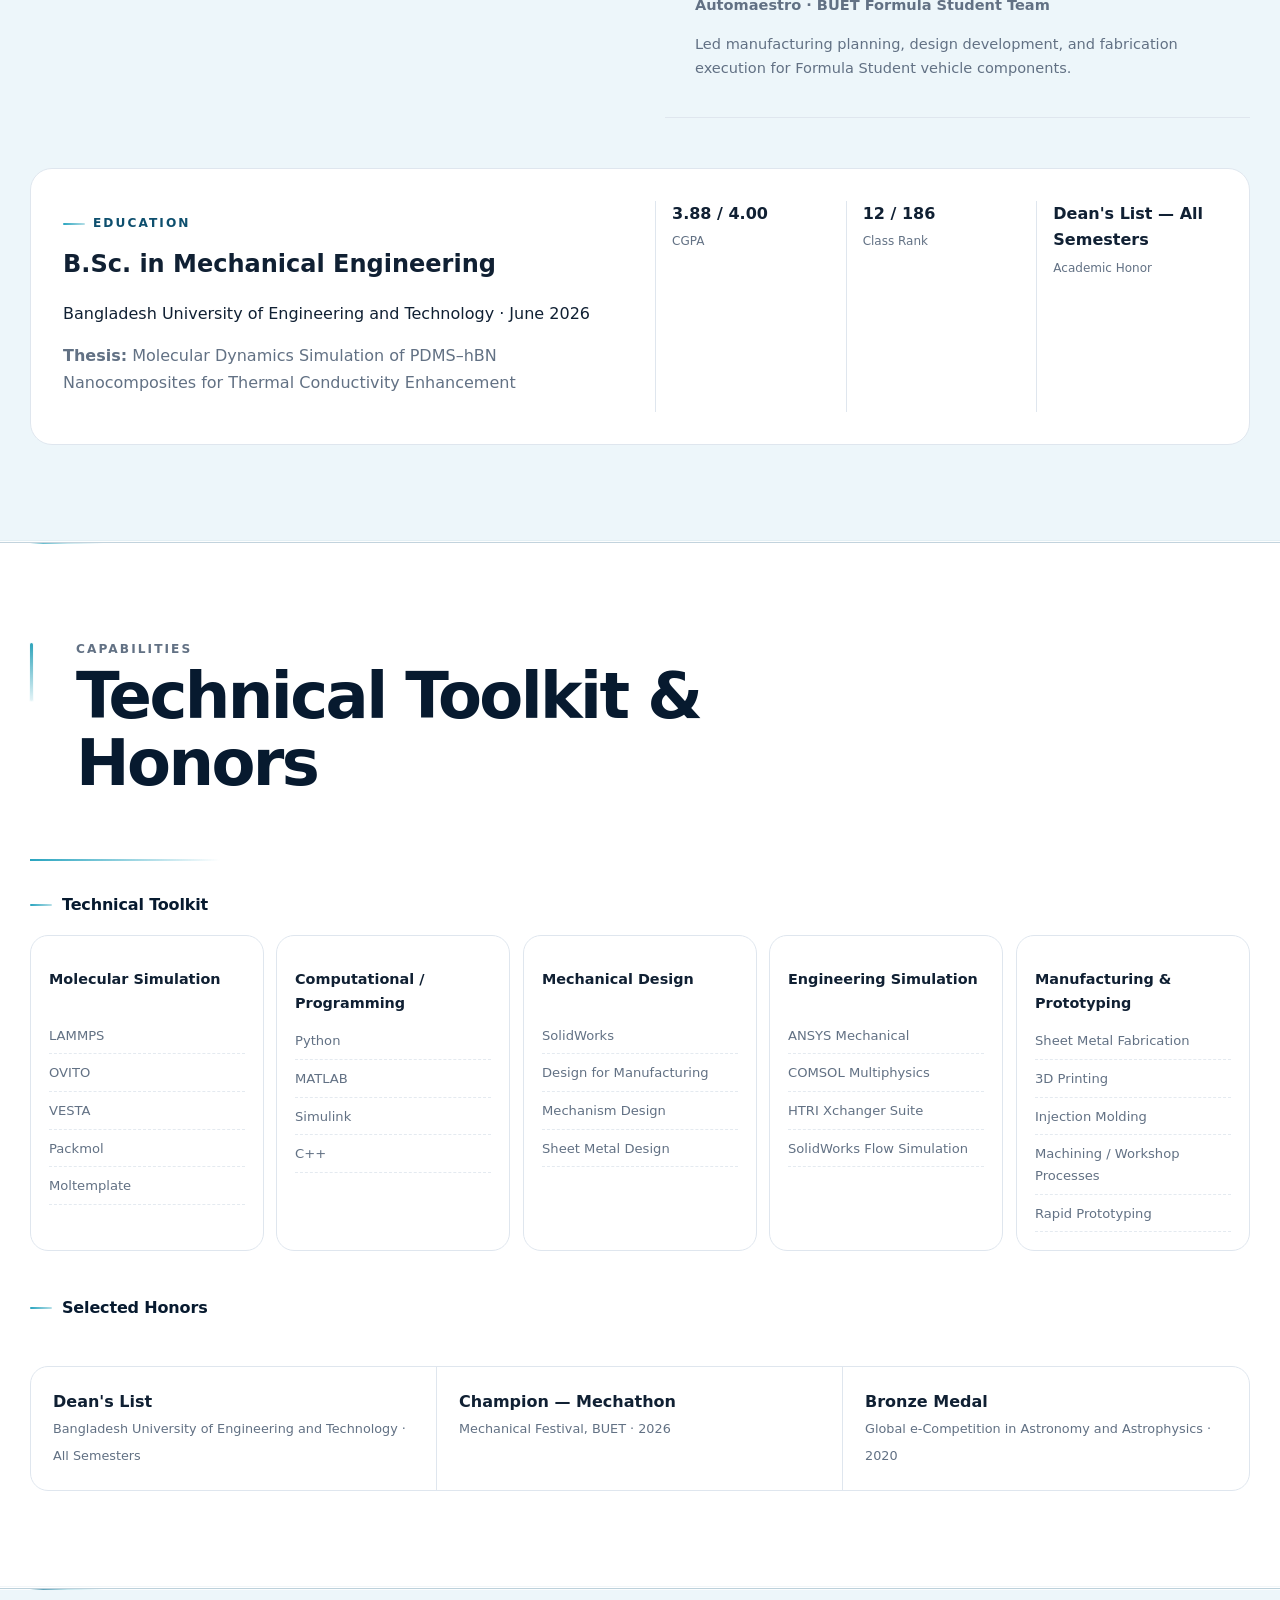
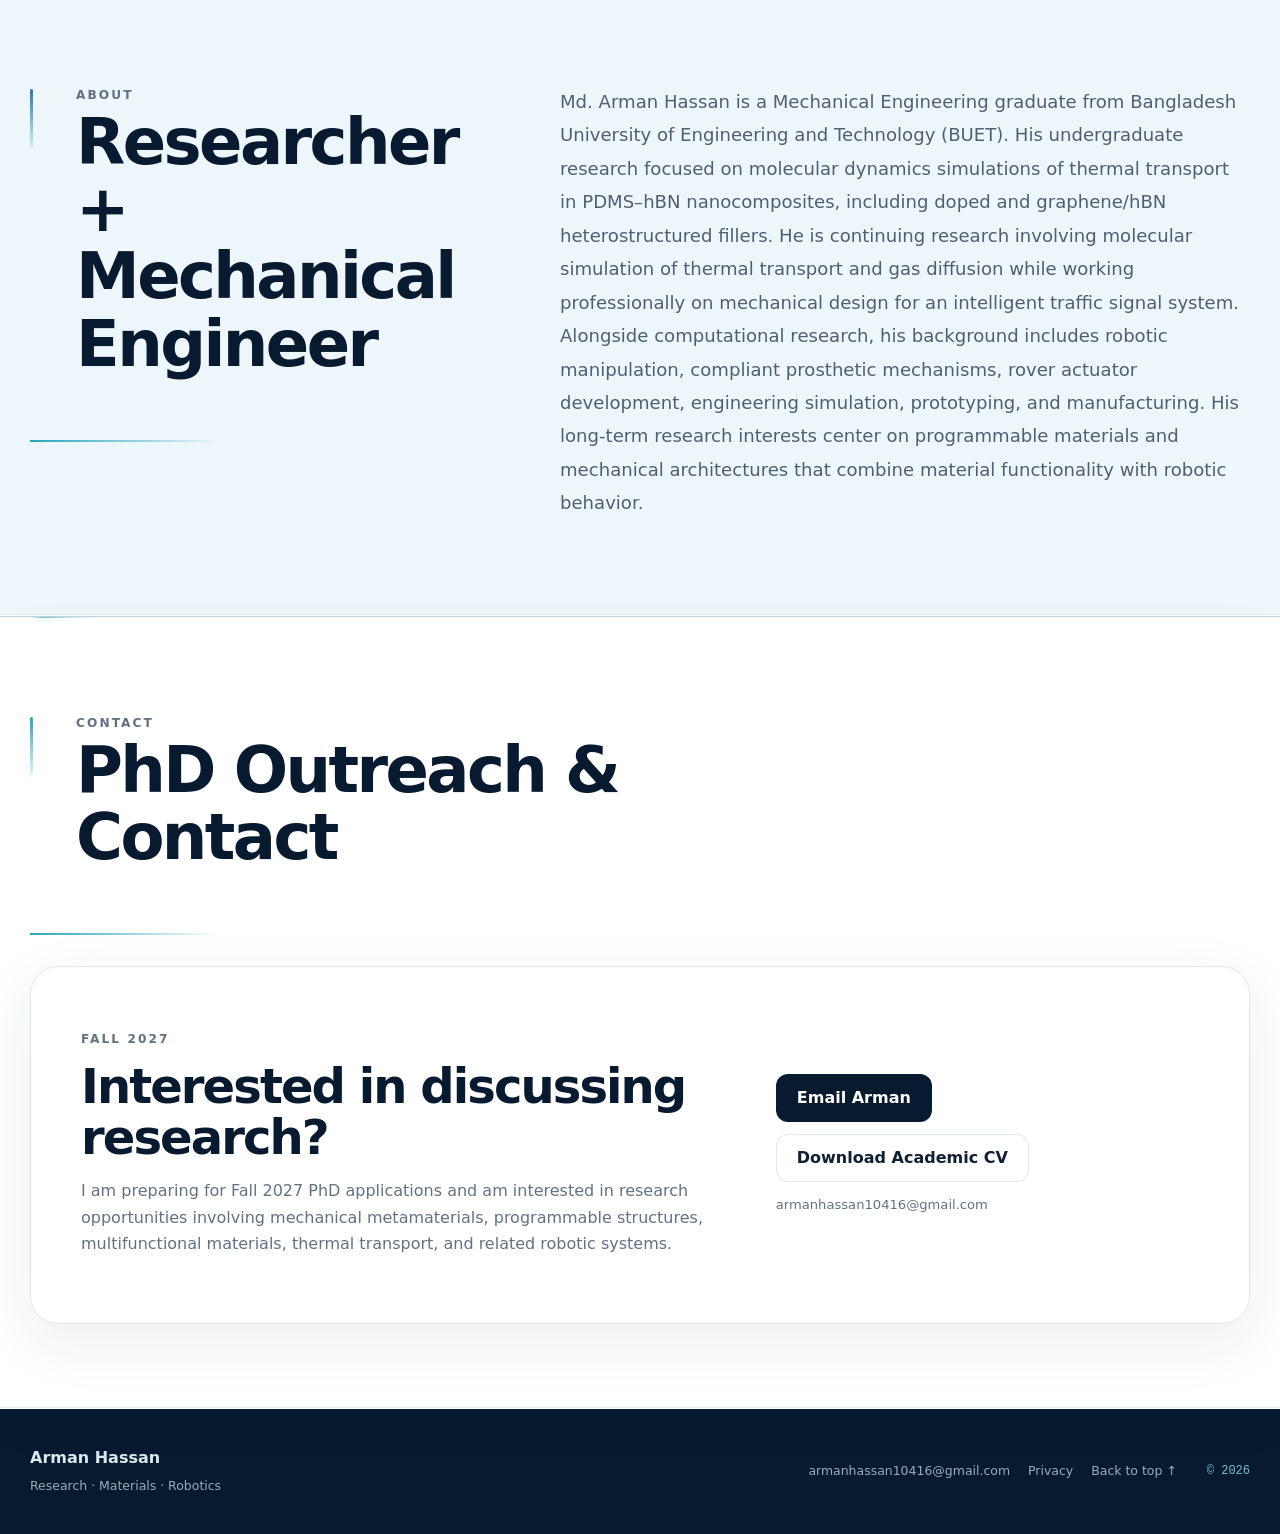
==== commit 4e2350c6: "Add files via upload" ====
--- a/index.html
+++ b/index.html
@@ -9,7 +9,7 @@
   <meta property="og:description" content="Research portfolio in thermal transport, advanced materials, programmable structures, and robotics.">
   <meta property="og:type" content="website">
   <title>Md. Arman Hassan | Mechanical Engineering Researcher</title>
-  <link rel="stylesheet" href="css/style.css?v=20260910-section-transitions-v2">
+  <link rel="stylesheet" href="css/style.css?v=20260910-alt-sections-clean-v1">
 </head>
 <body>
   <header class="nav">
@@ -35,40 +35,40 @@
     <section class="container hero" id="hero"></section>
     <div class="stats-wrap"><div class="container stats" id="stats"></div></div>
 
-    <section class="section portfolio-section section-tone-1">
+    <section class="section portfolio-section section-surface-white">
       <div class="container" id="research-interests"></div>
     </section>
 
-    <section class="section portfolio-section section-tone-2">
+    <section class="section portfolio-section section-surface-blue">
       <div class="container" id="research"></div>
     </section>
 
-    <section class="section portfolio-section section-tone-3">
+    <section class="section portfolio-section section-surface-white">
       <div class="container" id="publications"></div>
     </section>
 
-    <section class="section portfolio-section section-tone-1">
+    <section class="section portfolio-section section-surface-blue">
       <div class="container" id="bridge"></div>
     </section>
 
-    <section class="section portfolio-section section-tone-2">
+    <section class="section portfolio-section section-surface-white">
       <div class="container" id="projects"></div>
     </section>
 
-    <section class="section portfolio-section section-tone-3">
+    <section class="section portfolio-section section-surface-blue">
       <div class="container" id="experience"></div>
     </section>
 
-    <section class="section portfolio-section section-tone-1">
+    <section class="section portfolio-section section-surface-white">
       <div class="container" id="skills"></div>
       <div class="container" id="honors"></div>
     </section>
 
-    <section class="section portfolio-section section-tone-2">
+    <section class="section portfolio-section section-surface-blue">
       <div class="container" id="about"></div>
     </section>
 
-    <section class="section portfolio-section section-tone-3 portfolio-section-contact">
+    <section class="section portfolio-section section-surface-white portfolio-section-contact">
       <div class="container" id="contact"></div>
     </section>
   </main>
@@ -81,8 +81,8 @@
     </div>
   </footer>
 
-  <script src="js/portfolio-data.js?v=20260910-section-transitions-v2"></script>
-  <script src="js/analytics.js?v=20260910-section-transitions-v2"></script>
-  <script src="js/app.js?v=20260910-section-transitions-v2"></script>
+  <script src="js/portfolio-data.js?v=20260910-alt-sections-clean-v1"></script>
+  <script src="js/analytics.js?v=20260910-alt-sections-clean-v1"></script>
+  <script src="js/app.js?v=20260910-alt-sections-clean-v1"></script>
 </body>
 </html>
--- a/css/style.css
+++ b/css/style.css
@@ -1,3 +1,4 @@
+/* FINAL SECTION + BULLET POLISH BUILD: 20260910-alt-sections-clean-v1 */
 /* STRONG SECTION TRANSITION STYLE BUILD: 20260910-section-transitions-v2 */
 /* PROFESSIONAL NO-NUMBERING STYLE BUILD: 20260910-professional-no-numbers */
 /* PORTFOLIO STYLE BUILD: 20260910-final2 */
@@ -1839,3 +1840,161 @@
     opacity:.45 !important;
   }
 }
+
+
+/* ==========================================================
+   FINAL ACADEMIC SECTION SYSTEM
+   White / light-blue alternation + no structural numbering
+   ========================================================== */
+
+.section-surface-white{
+  --section-bg:#ffffff;
+  --section-accent:#2da3ba;
+  --section-accent-soft:rgba(45,163,186,.10);
+}
+
+.section-surface-blue{
+  --section-bg:#edf6fa;
+  --section-accent:#257f9d;
+  --section-accent-soft:rgba(37,127,157,.11);
+}
+
+.portfolio-section{
+  background:var(--section-bg) !important;
+  border-top:1px solid rgba(172,196,209,.72) !important;
+  border-bottom:1px solid rgba(255,255,255,.94) !important;
+}
+
+/* Keep the section handoff visible but elegant. */
+.portfolio-section::after{
+  background:
+    linear-gradient(
+      90deg,
+      transparent 0%,
+      var(--section-accent) 18%,
+      rgba(67,177,197,.40) 52%,
+      transparent 100%
+    ) !important;
+}
+
+/* Completely retire all legacy structural-number UI, everywhere. */
+.section-index,
+.item-index,
+.publication-number,
+.subsection-index,
+.detail-page-code,
+.detail-block-index,
+.media-index,
+.card-number,
+.legacy-number-hidden{
+  display:none !important;
+}
+
+/* ==========================================================
+   RESEARCH TRAJECTORY LISTS
+   Replace ordinary round bullets with clean technical rows.
+   ========================================================== */
+
+.bridge-stage ul{
+  list-style:none !important;
+  margin:16px 0 0 !important;
+  padding:0 !important;
+  display:flex;
+  flex-direction:column;
+  gap:0;
+  color:#afc5d1;
+}
+
+.bridge-stage li{
+  position:relative;
+  display:flex;
+  align-items:center;
+  min-height:34px;
+  padding:7px 0 7px 24px;
+  border-bottom:1px solid rgba(255,255,255,.065);
+  line-height:1.35;
+}
+
+.bridge-stage li:last-child{
+  border-bottom:0;
+}
+
+/* Short cyan technical rule instead of a generic bullet. */
+.bridge-stage li::before{
+  content:"";
+  position:absolute;
+  left:0;
+  width:12px;
+  height:2px;
+  border-radius:999px;
+  background:linear-gradient(90deg,#63c8d8,#9be2ea);
+  box-shadow:0 0 8px rgba(99,200,216,.16);
+  transform:scaleX(.72);
+  transform-origin:left;
+  transition:transform .22s ease,opacity .22s ease;
+  opacity:.78;
+}
+
+.bridge-stage li:hover::before{
+  transform:scaleX(1);
+  opacity:1;
+}
+
+.bridge-stage li:hover{
+  color:#dcebf2;
+}
+
+/* Preserve the dark bridge as a deliberate visual anchor. */
+.bridge-box{
+  background:
+    radial-gradient(circle at 88% 10%,rgba(61,169,194,.12),transparent 30%),
+    linear-gradient(145deg,#071a2f,#0b3549) !important;
+  box-shadow:0 28px 70px rgba(7,26,47,.16);
+}
+
+/* Slightly reduce the visual weight of the little diamond icon. */
+.bridge-icon{
+  width:36px !important;
+  min-width:36px !important;
+  height:36px !important;
+  background:rgba(255,255,255,.04) !important;
+  border-color:rgba(109,202,219,.20) !important;
+}
+
+/* ==========================================================
+   SUBSECTION LABELS
+   Descriptive text + accent line only, never numbering.
+   ========================================================== */
+
+.subsection-accent{
+  width:22px;
+  height:2px;
+  border-radius:999px;
+  background:linear-gradient(90deg,var(--cyan),rgba(45,163,186,.35));
+}
+
+/* Secondary-page blocks use whitespace/rules rather than D01/MEDIA labels. */
+.clean-detail-section::before,
+.numbered-detail-section::before{
+  content:"";
+  display:block;
+  width:36px;
+  height:2px;
+  margin-bottom:18px;
+  border-radius:999px;
+  background:linear-gradient(90deg,var(--cyan),transparent);
+}
+
+/* ==========================================================
+   MOBILE
+   ========================================================== */
+@media (max-width:760px){
+  .bridge-stage li{
+    min-height:32px;
+    padding-left:22px;
+  }
+
+  .bridge-stage li::before{
+    width:11px;
+  }
+}
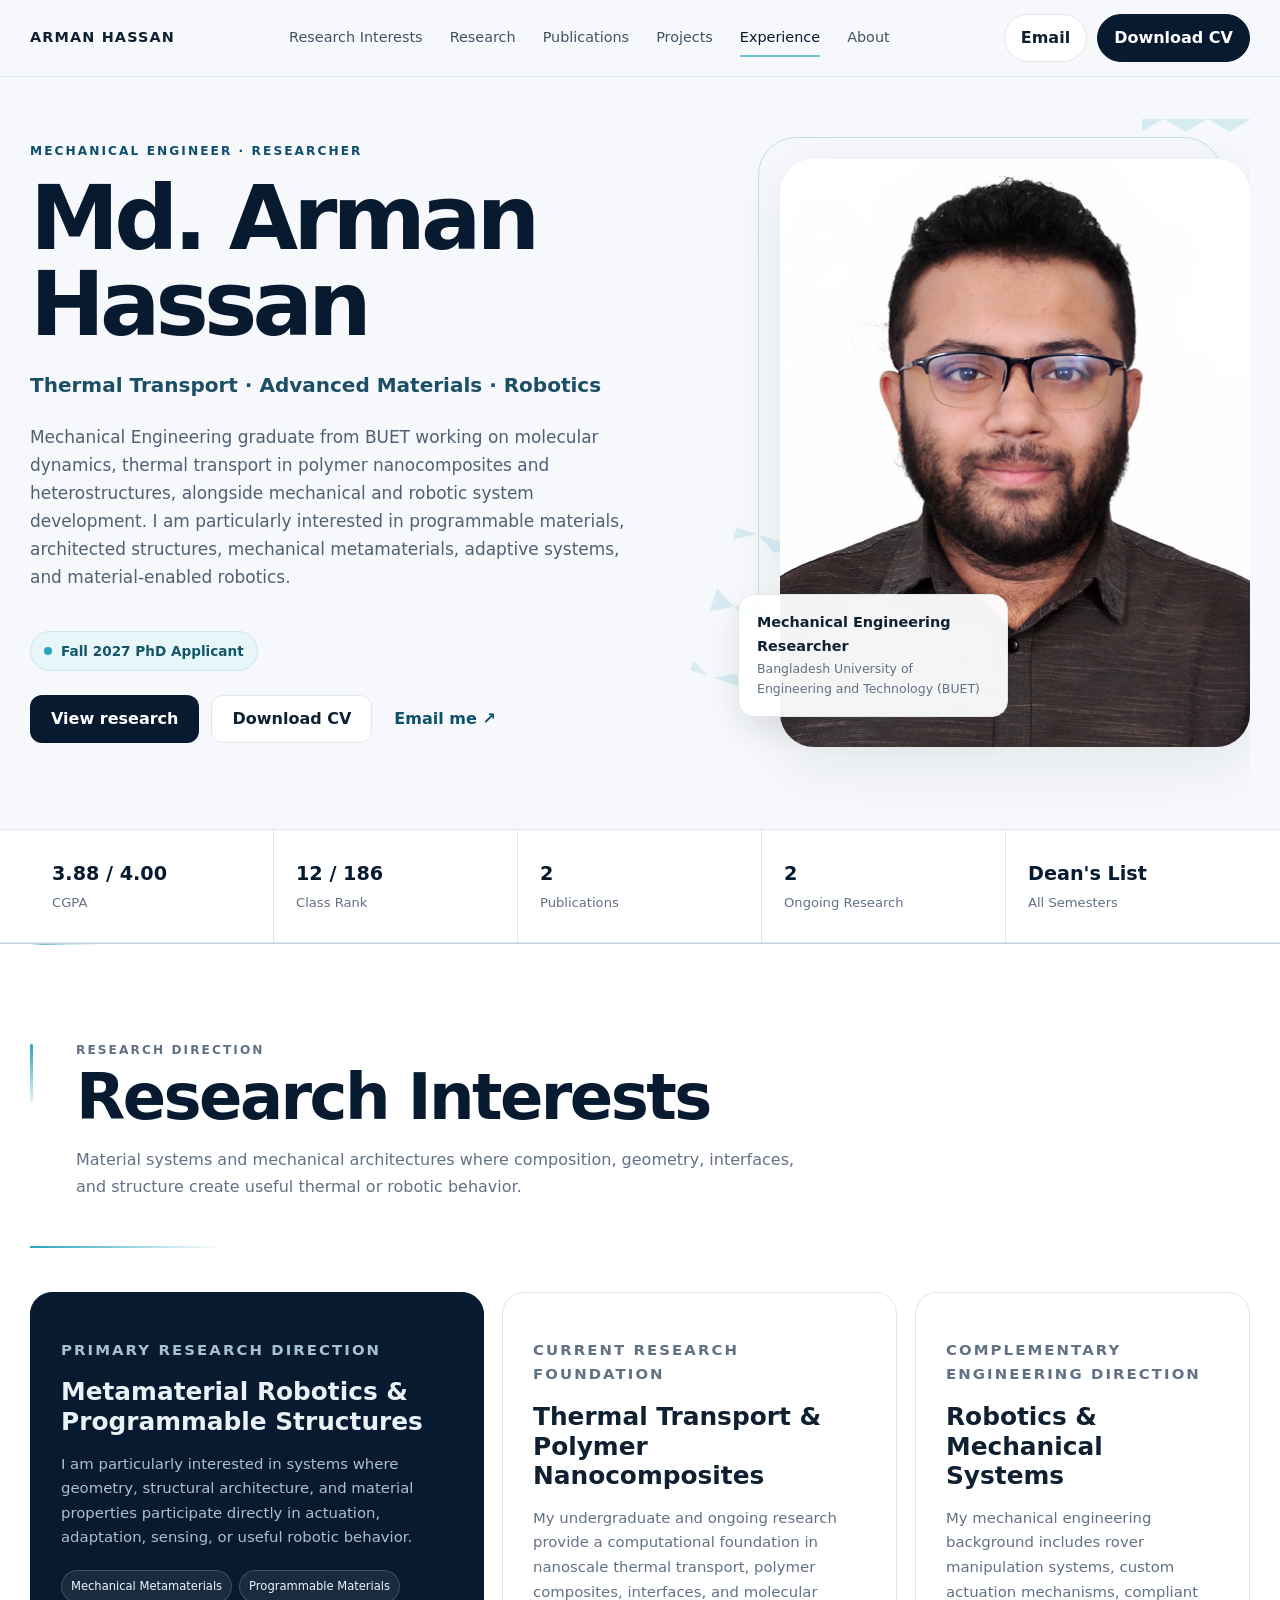
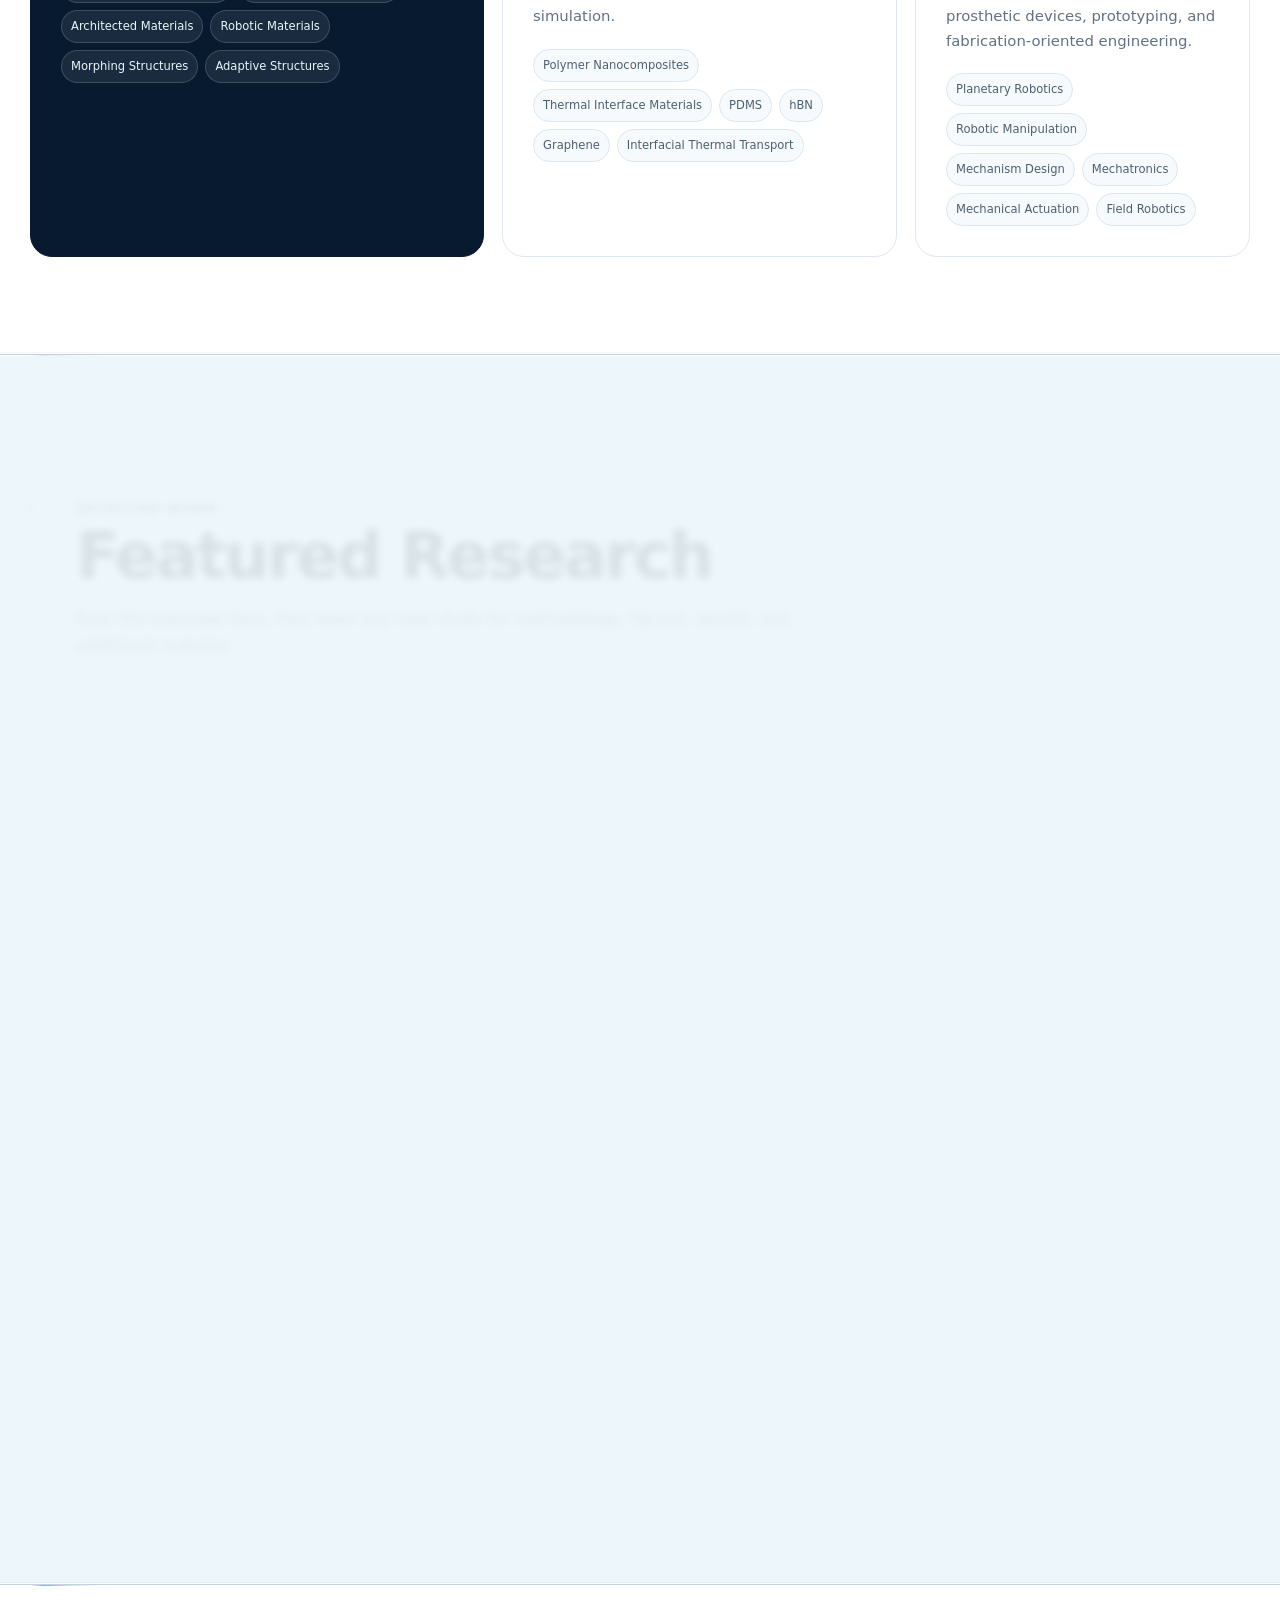
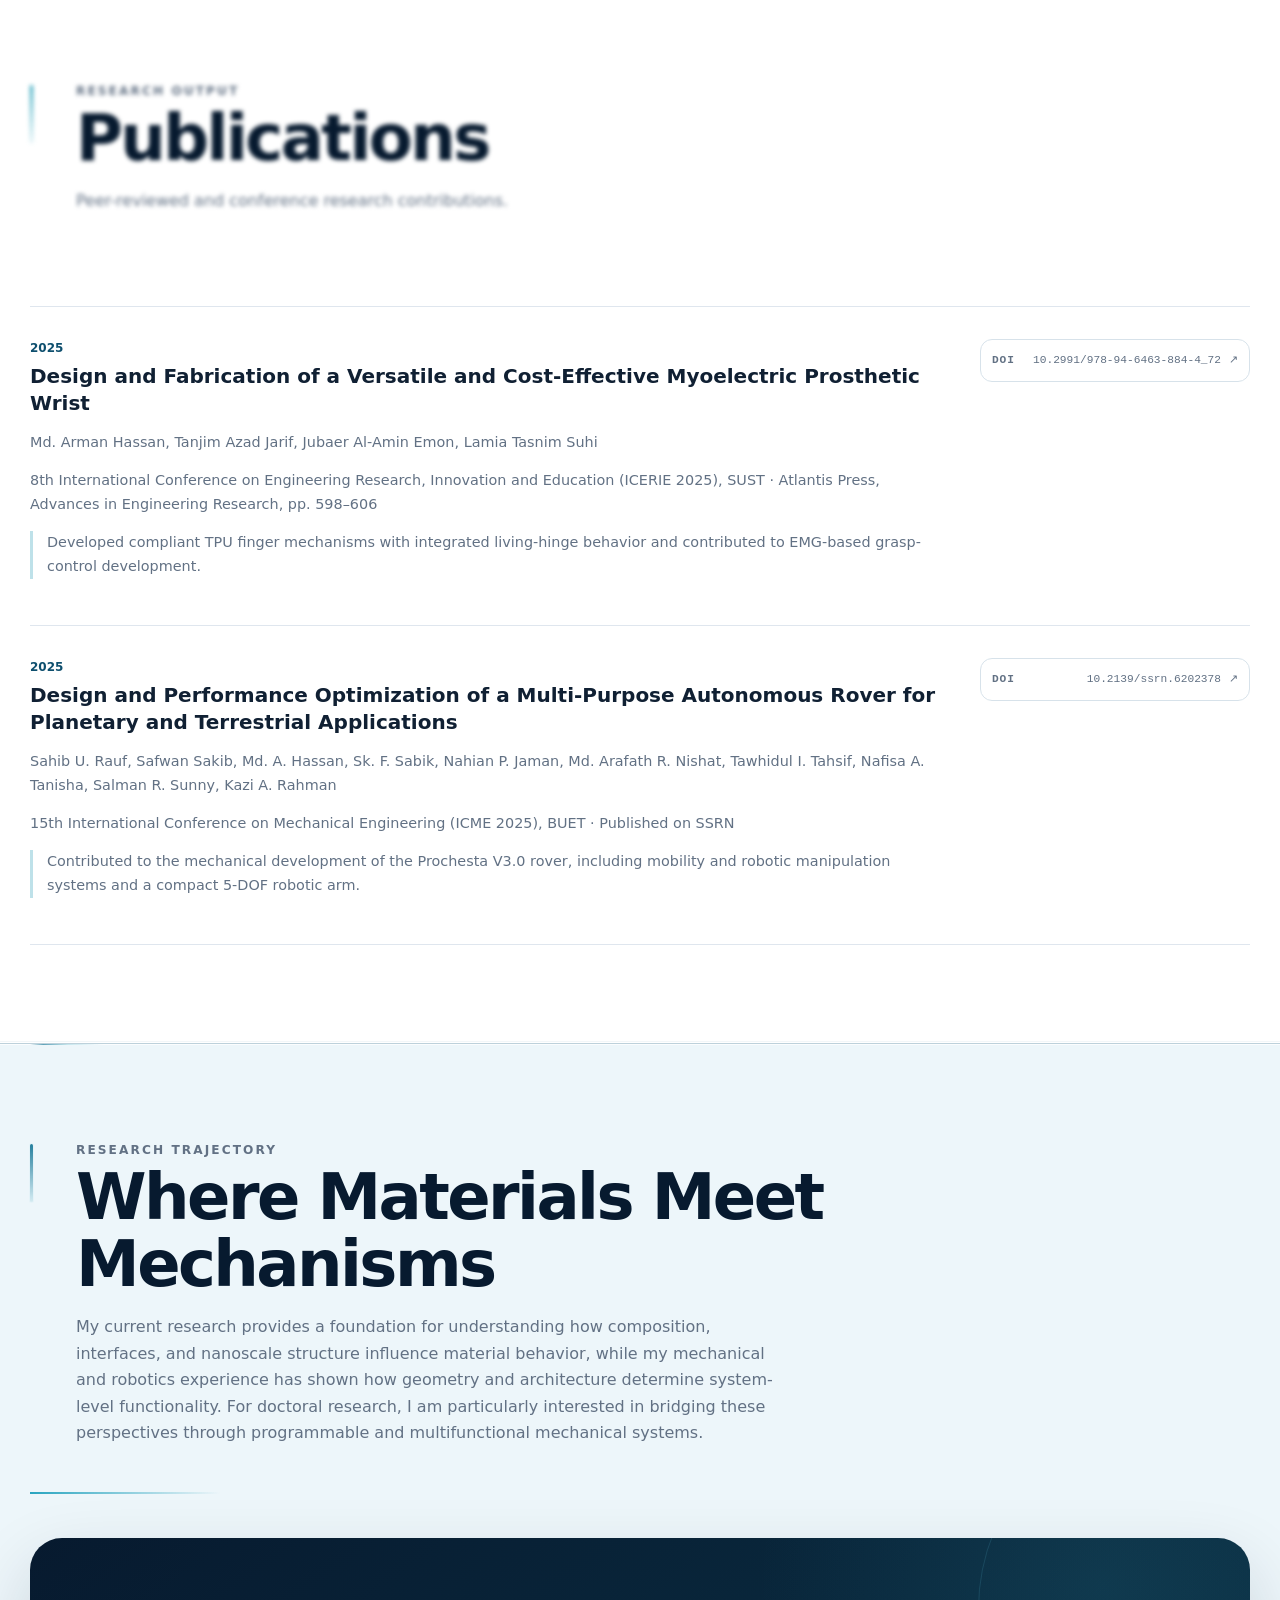
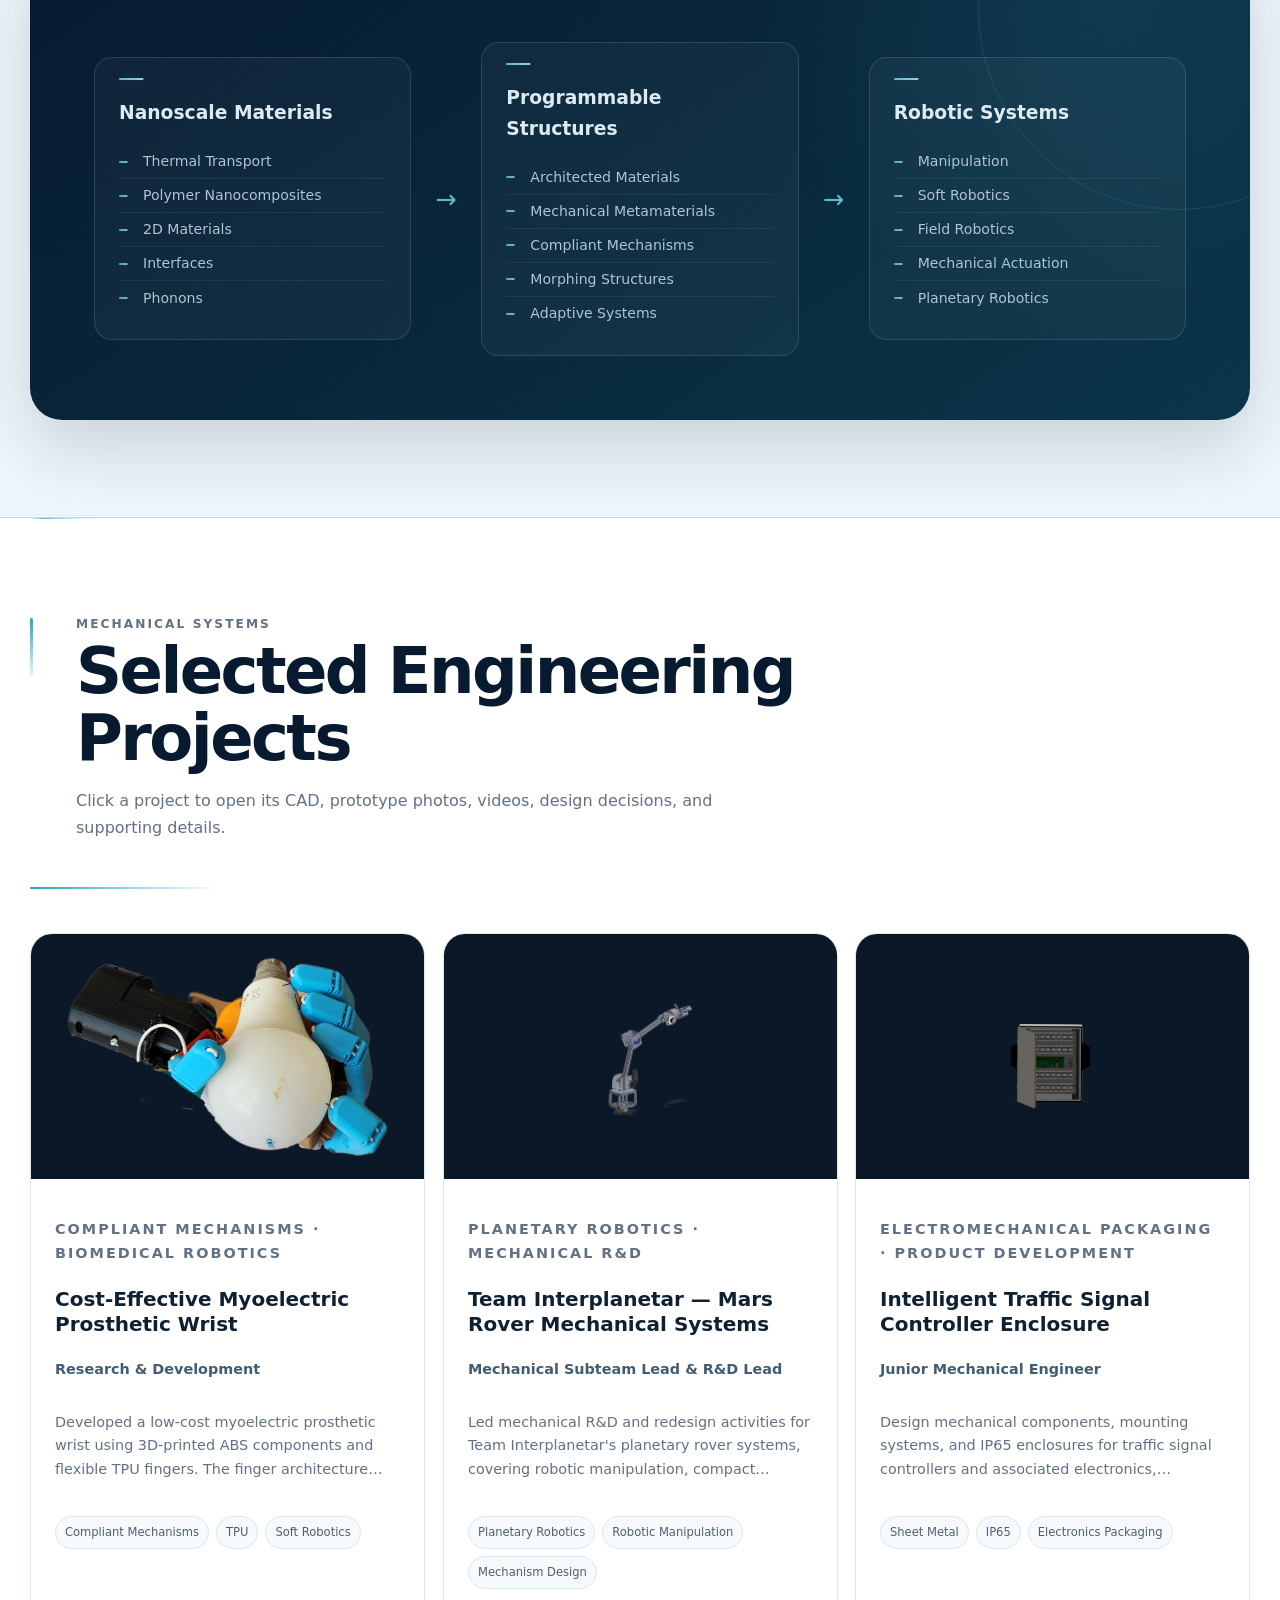
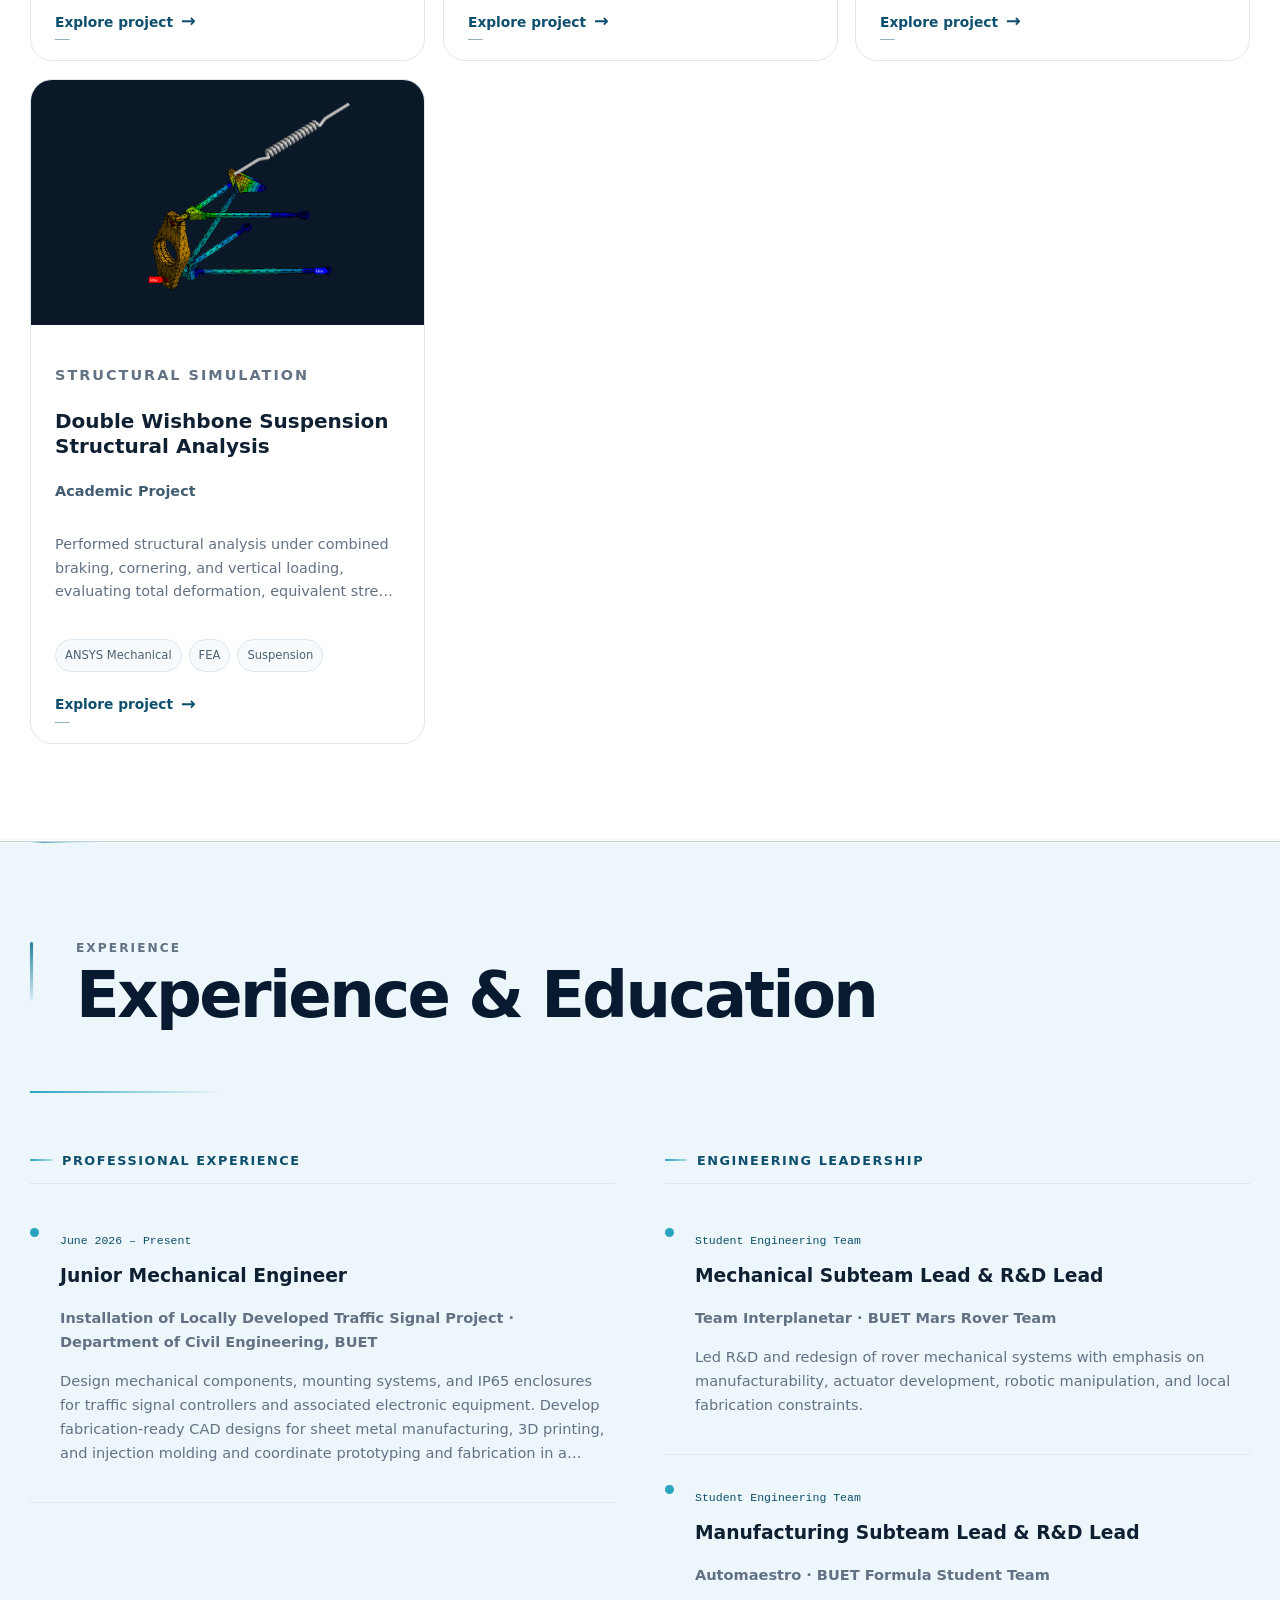
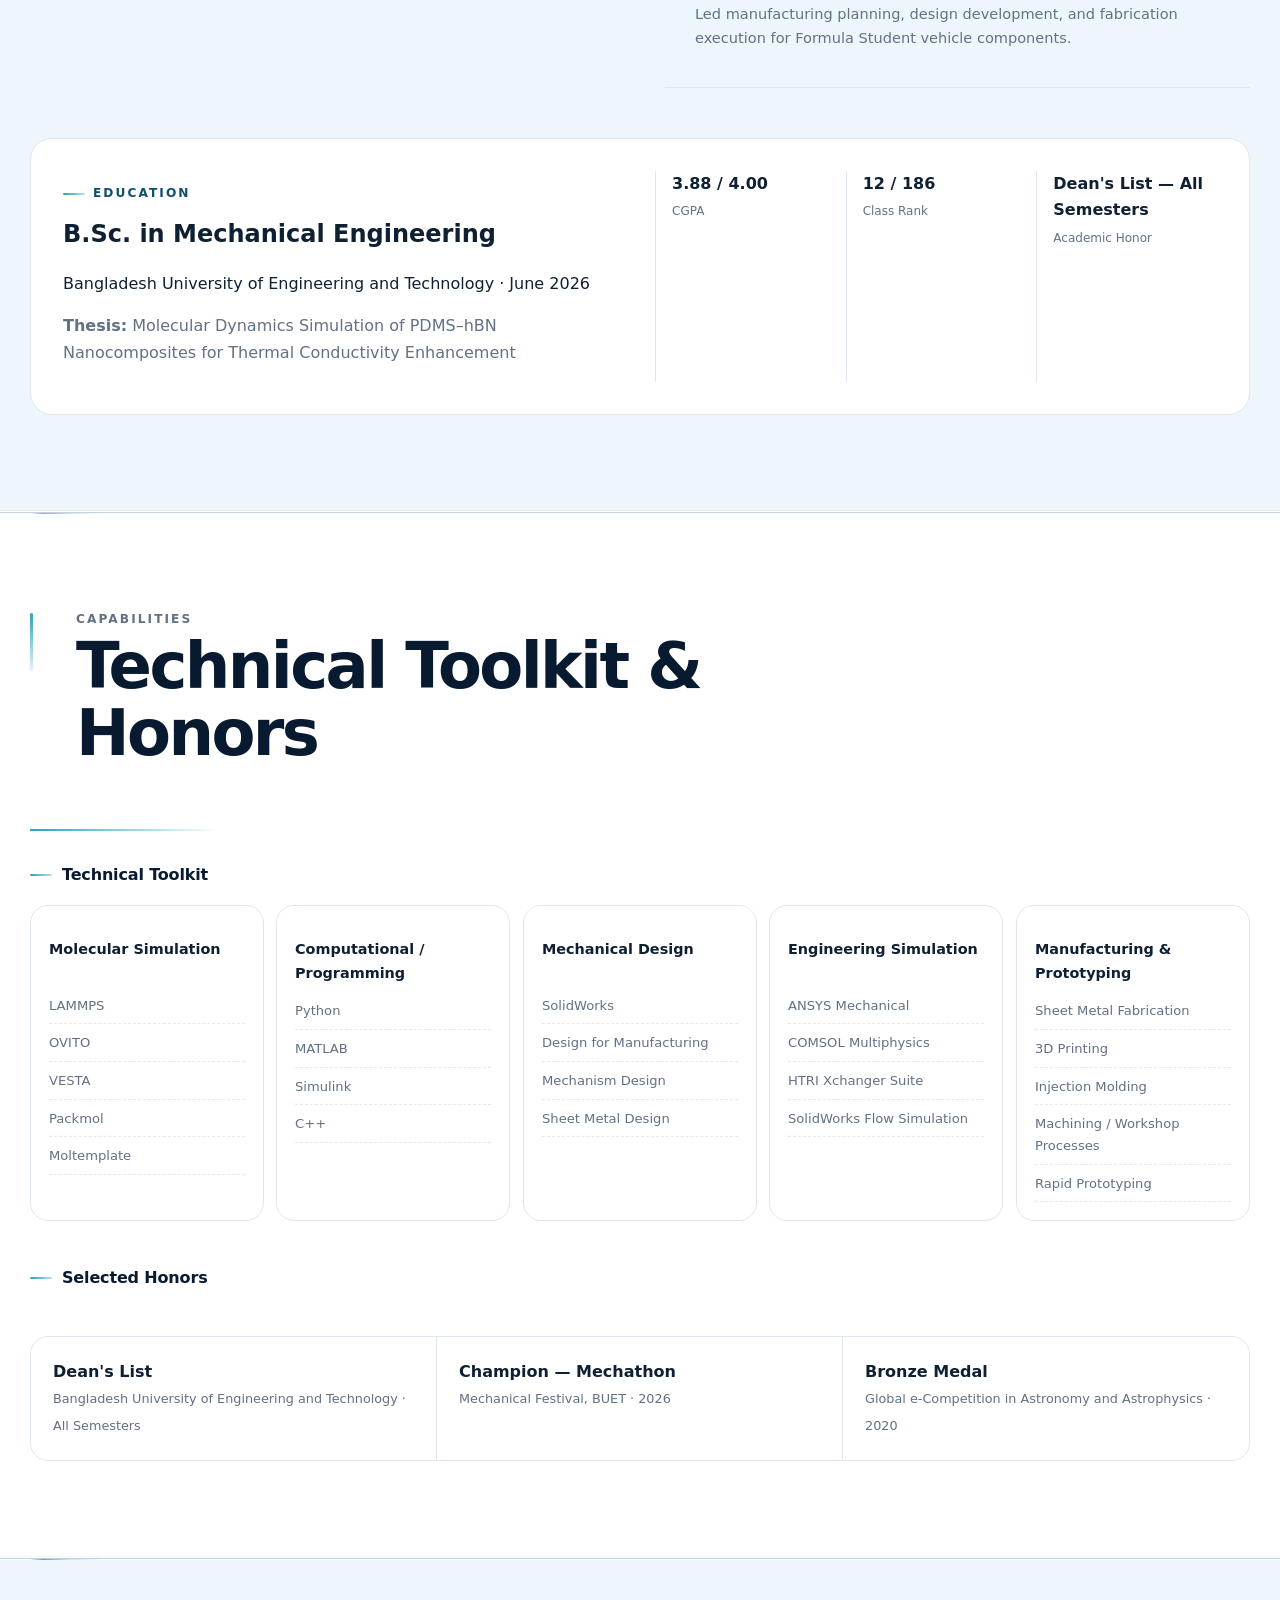
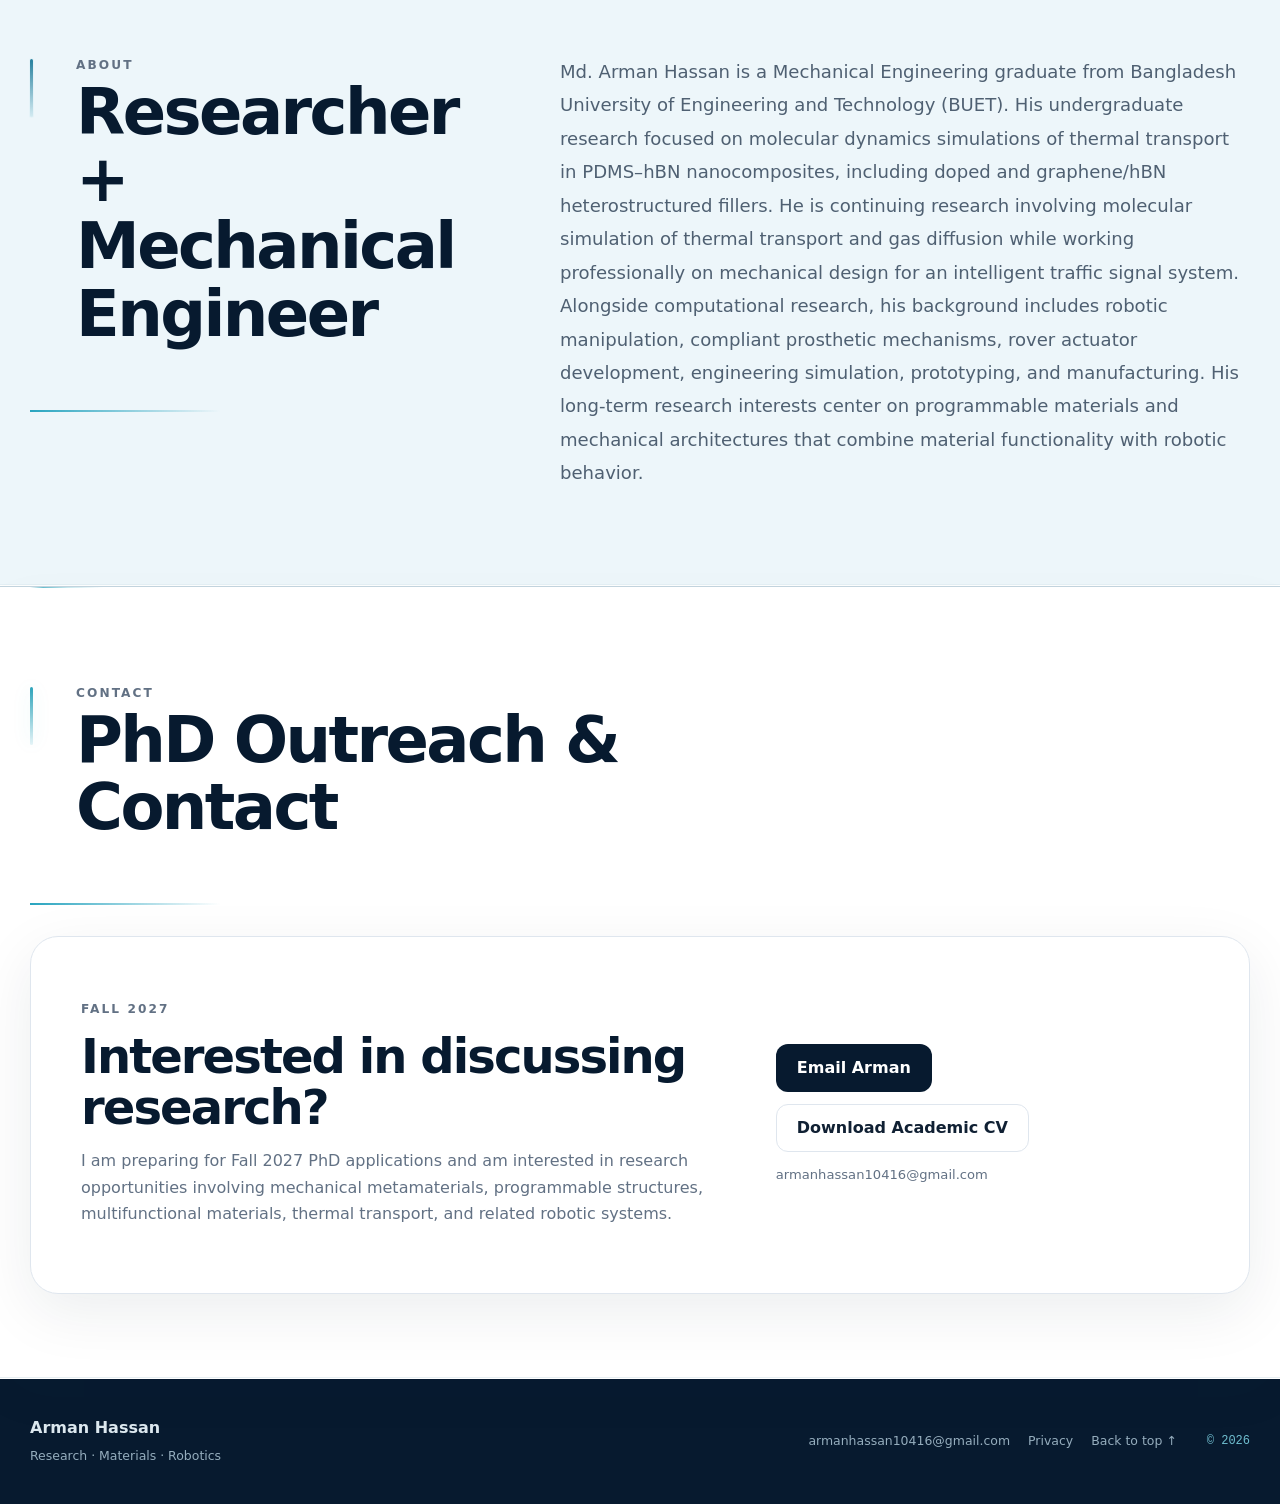
==== commit a531fc9b: "Add files via upload" ====
--- a/index.html
+++ b/index.html
@@ -9,7 +9,7 @@
   <meta property="og:description" content="Research portfolio in thermal transport, advanced materials, programmable structures, and robotics.">
   <meta property="og:type" content="website">
   <title>Md. Arman Hassan | Mechanical Engineering Researcher</title>
-  <link rel="stylesheet" href="css/style.css?v=20260910-alt-sections-clean-v1">
+  <link rel="stylesheet" href="css/style.css?v=20260910-clean-bridge-icons-v1">
 </head>
 <body>
   <header class="nav">
@@ -83,6 +83,6 @@
 
   <script src="js/portfolio-data.js?v=20260910-alt-sections-clean-v1"></script>
   <script src="js/analytics.js?v=20260910-alt-sections-clean-v1"></script>
-  <script src="js/app.js?v=20260910-alt-sections-clean-v1"></script>
+  <script src="js/app.js?v=20260910-clean-bridge-icons-v1"></script>
 </body>
 </html>
--- a/css/style.css
+++ b/css/style.css
@@ -1,3 +1,4 @@
+/* CLEAN BRIDGE ICON STYLE BUILD: 20260910-clean-bridge-icons-v1 */
 /* FINAL SECTION + BULLET POLISH BUILD: 20260910-alt-sections-clean-v1 */
 /* STRONG SECTION TRANSITION STYLE BUILD: 20260910-section-transitions-v2 */
 /* PROFESSIONAL NO-NUMBERING STYLE BUILD: 20260910-professional-no-numbers */
@@ -1998,3 +1999,59 @@
     width:11px;
   }
 }
+
+
+/* ==========================================================
+   CLEAN RESEARCH-TRAJECTORY CARDS
+   Remove decorative diamond/circle markers everywhere.
+   ========================================================== */
+
+.bridge-stage{
+  position:relative;
+  padding-top:30px !important;
+}
+
+/* Small technical accent instead of a decorative icon */
+.bridge-stage::before{
+  content:"";
+  position:absolute;
+  left:24px;
+  top:20px;
+  width:34px;
+  height:2px;
+  border-radius:999px;
+  background:linear-gradient(90deg,#63c8d8,#a4e4eb);
+  box-shadow:0 0 10px rgba(99,200,216,.15);
+  opacity:.9;
+  transform:scaleX(.72);
+  transform-origin:left;
+  transition:transform .24s ease,opacity .24s ease;
+}
+
+.bridge-stage:hover::before{
+  transform:scaleX(1);
+  opacity:1;
+}
+
+.bridge-stage h3{
+  margin-top:10px !important;
+}
+
+/* Retire all bridge-icon variants from earlier builds. */
+.bridge-icon{
+  display:none !important;
+}
+
+/* Keep the large faint background arc; it is a section-level
+   decorative element, not a repeated card icon. */
+
+@media (max-width:760px){
+  .bridge-stage{
+    padding-top:28px !important;
+  }
+  .bridge-stage::before{
+    left:20px;
+    top:18px;
+    width:30px;
+  }
+}
